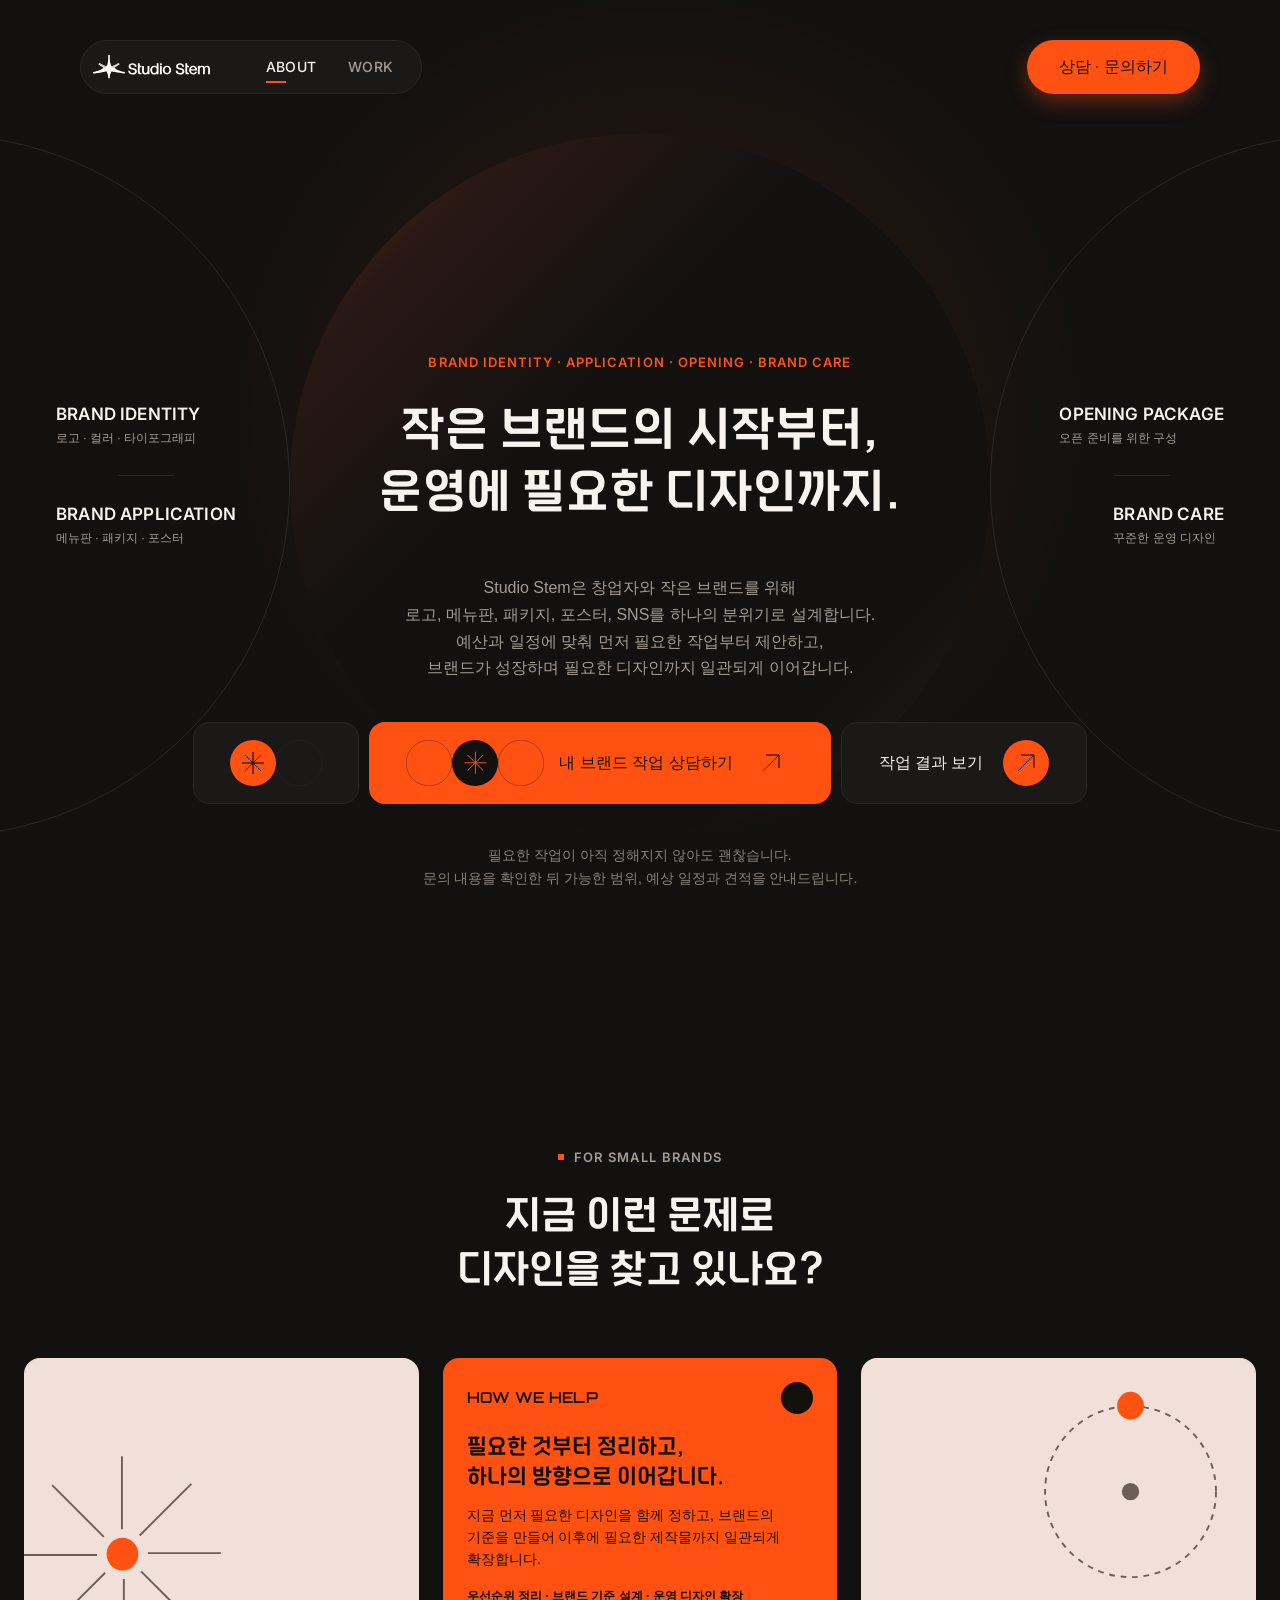
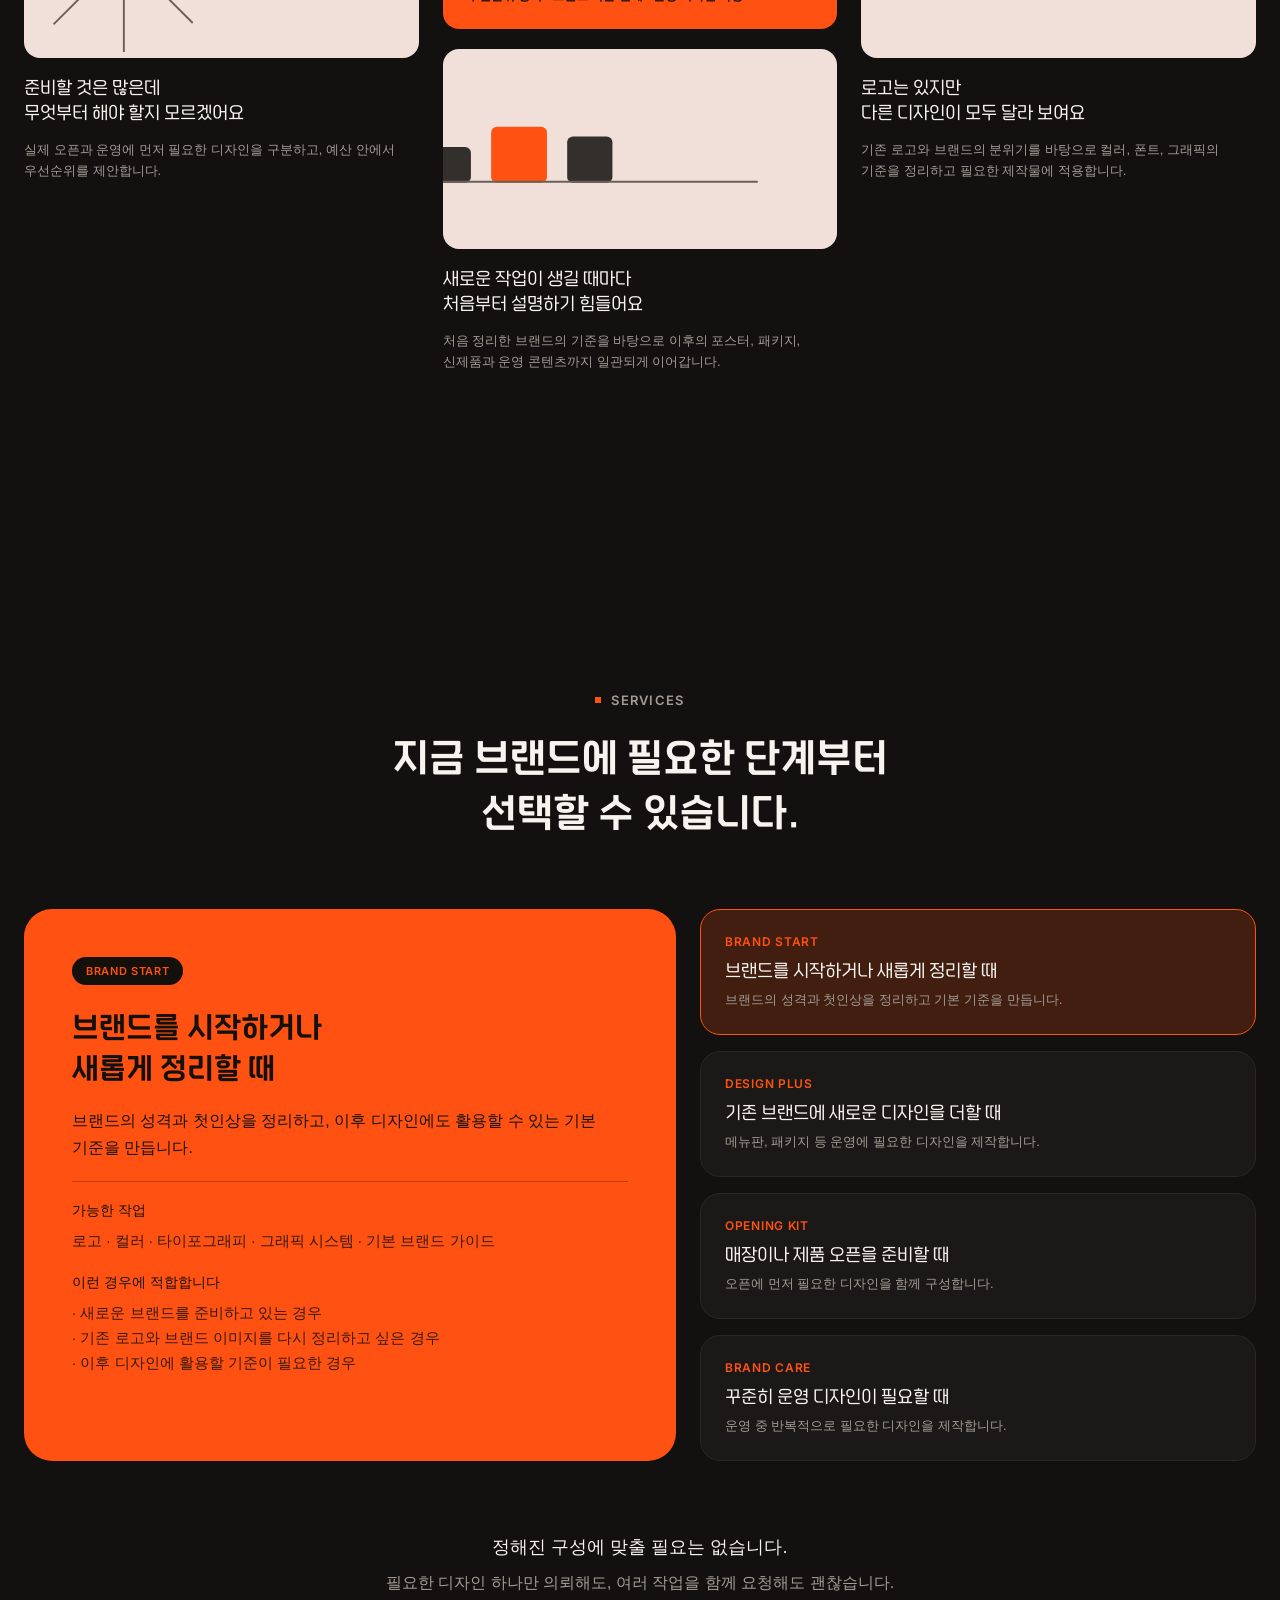
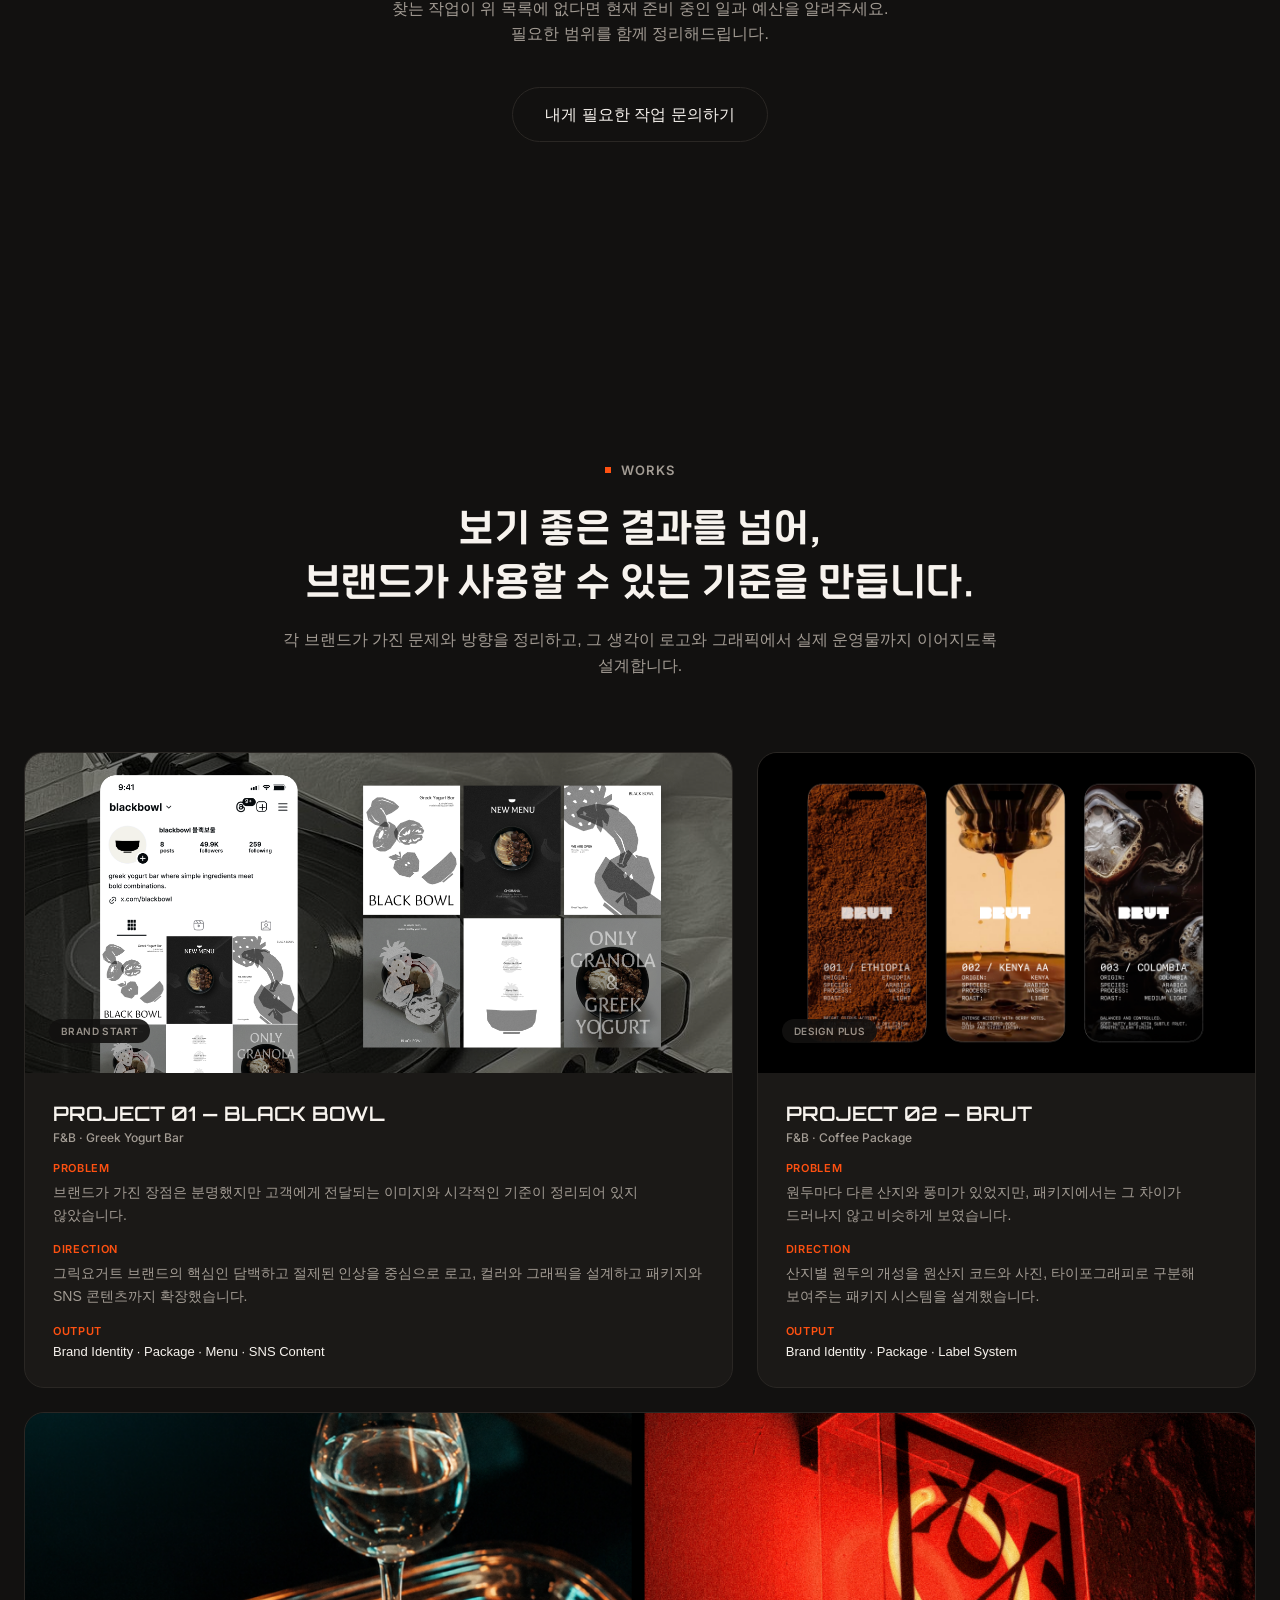
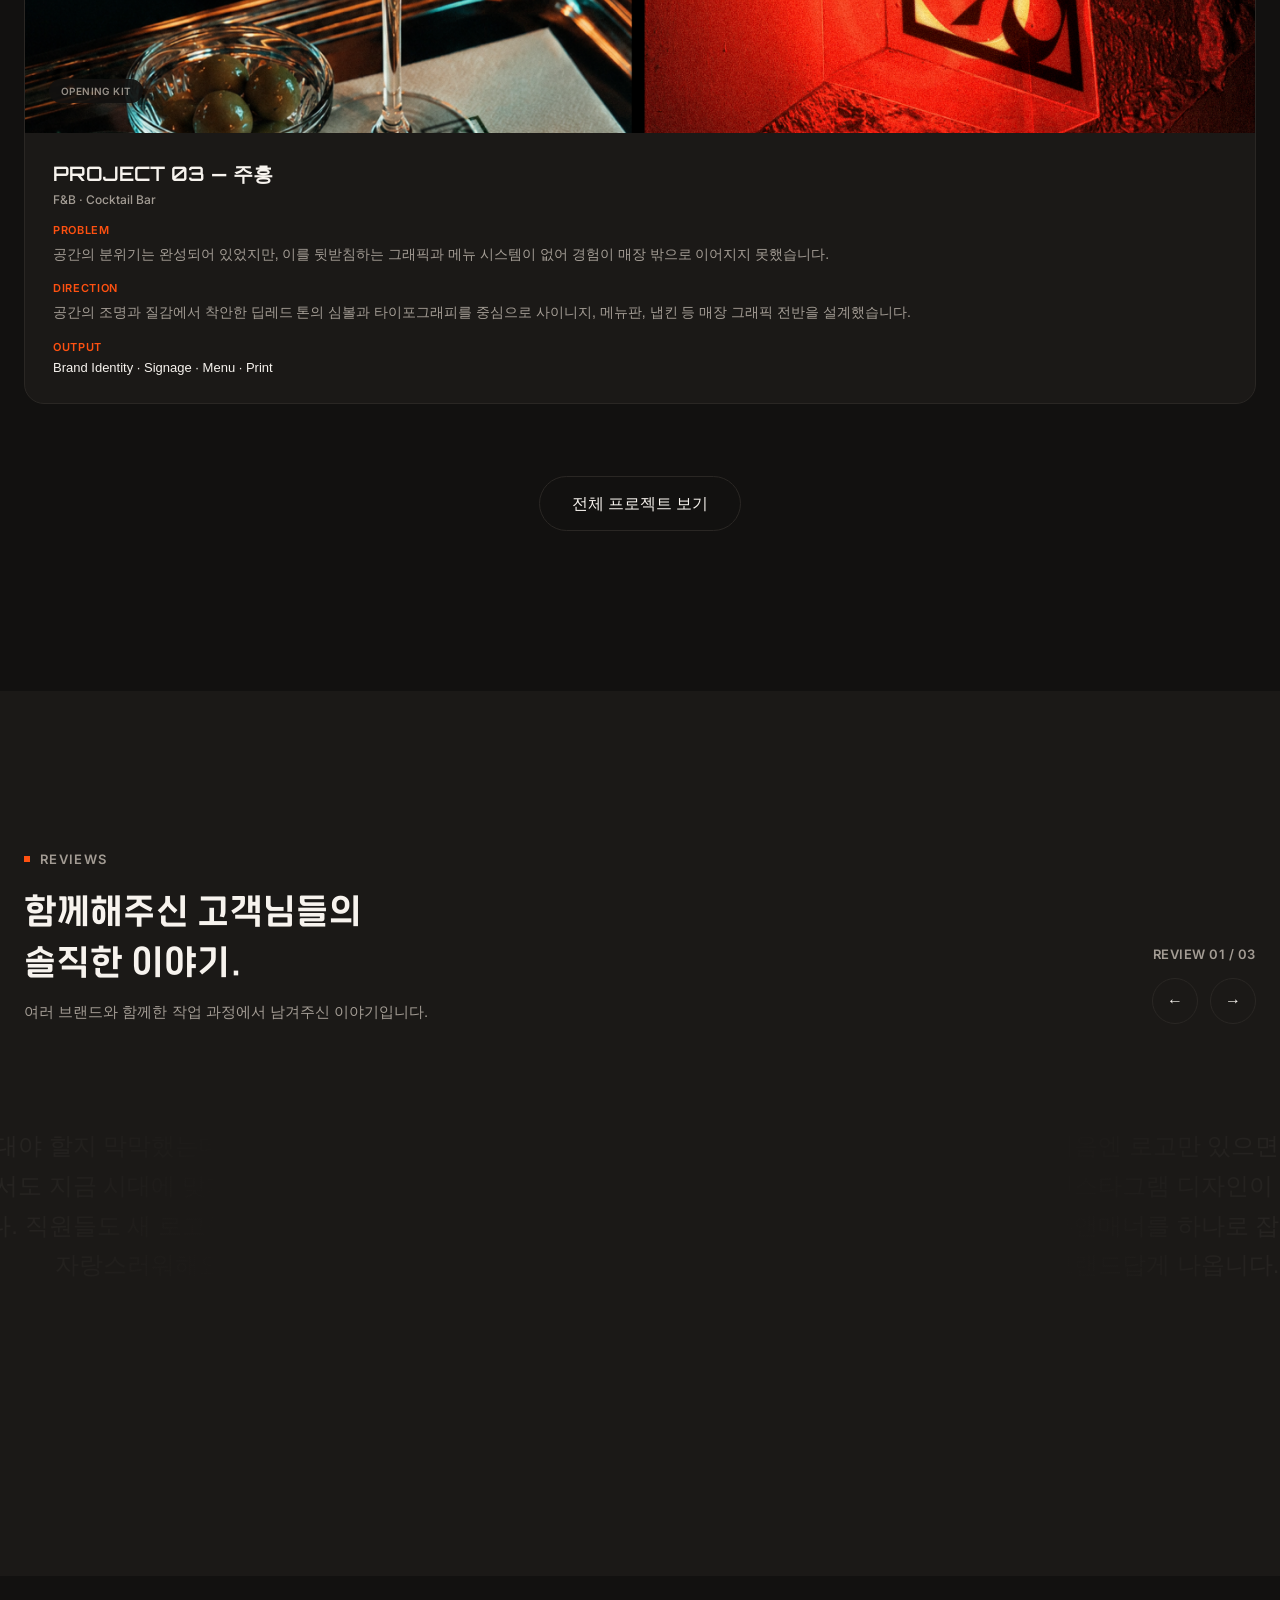
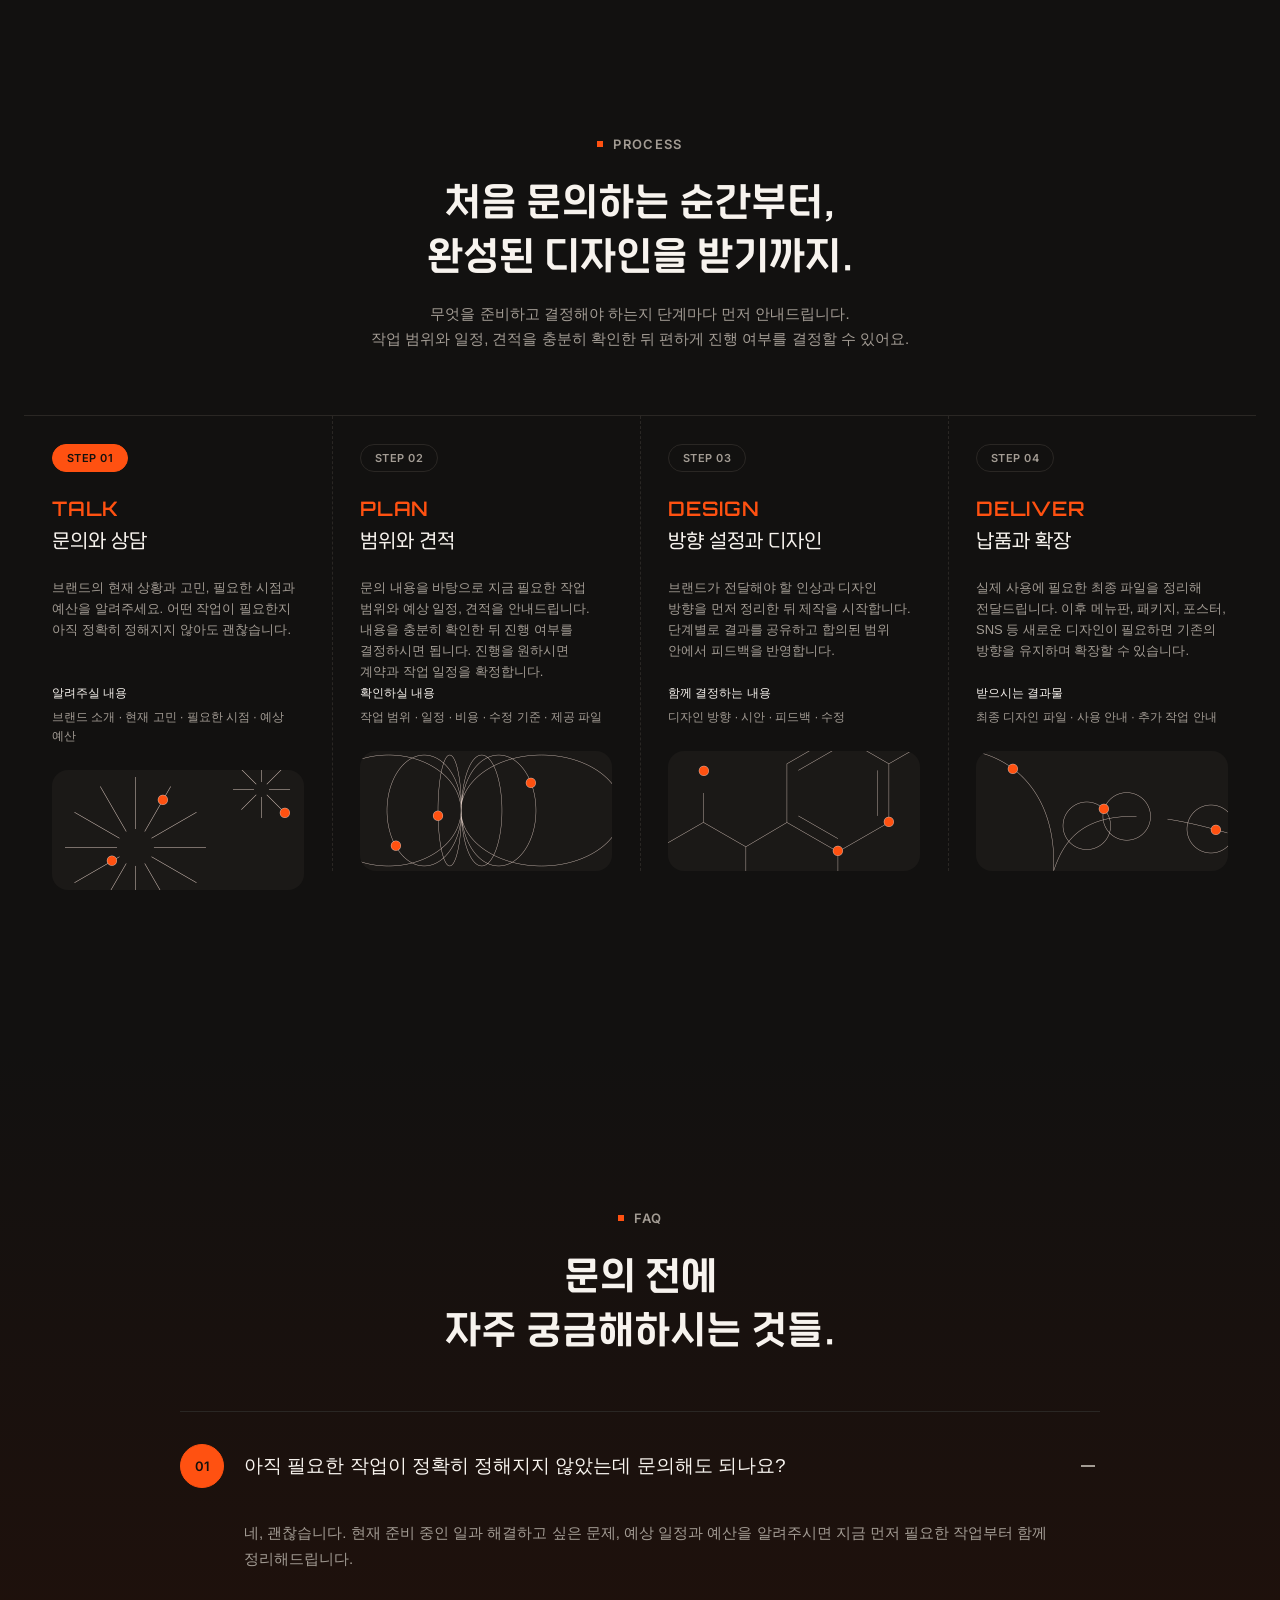
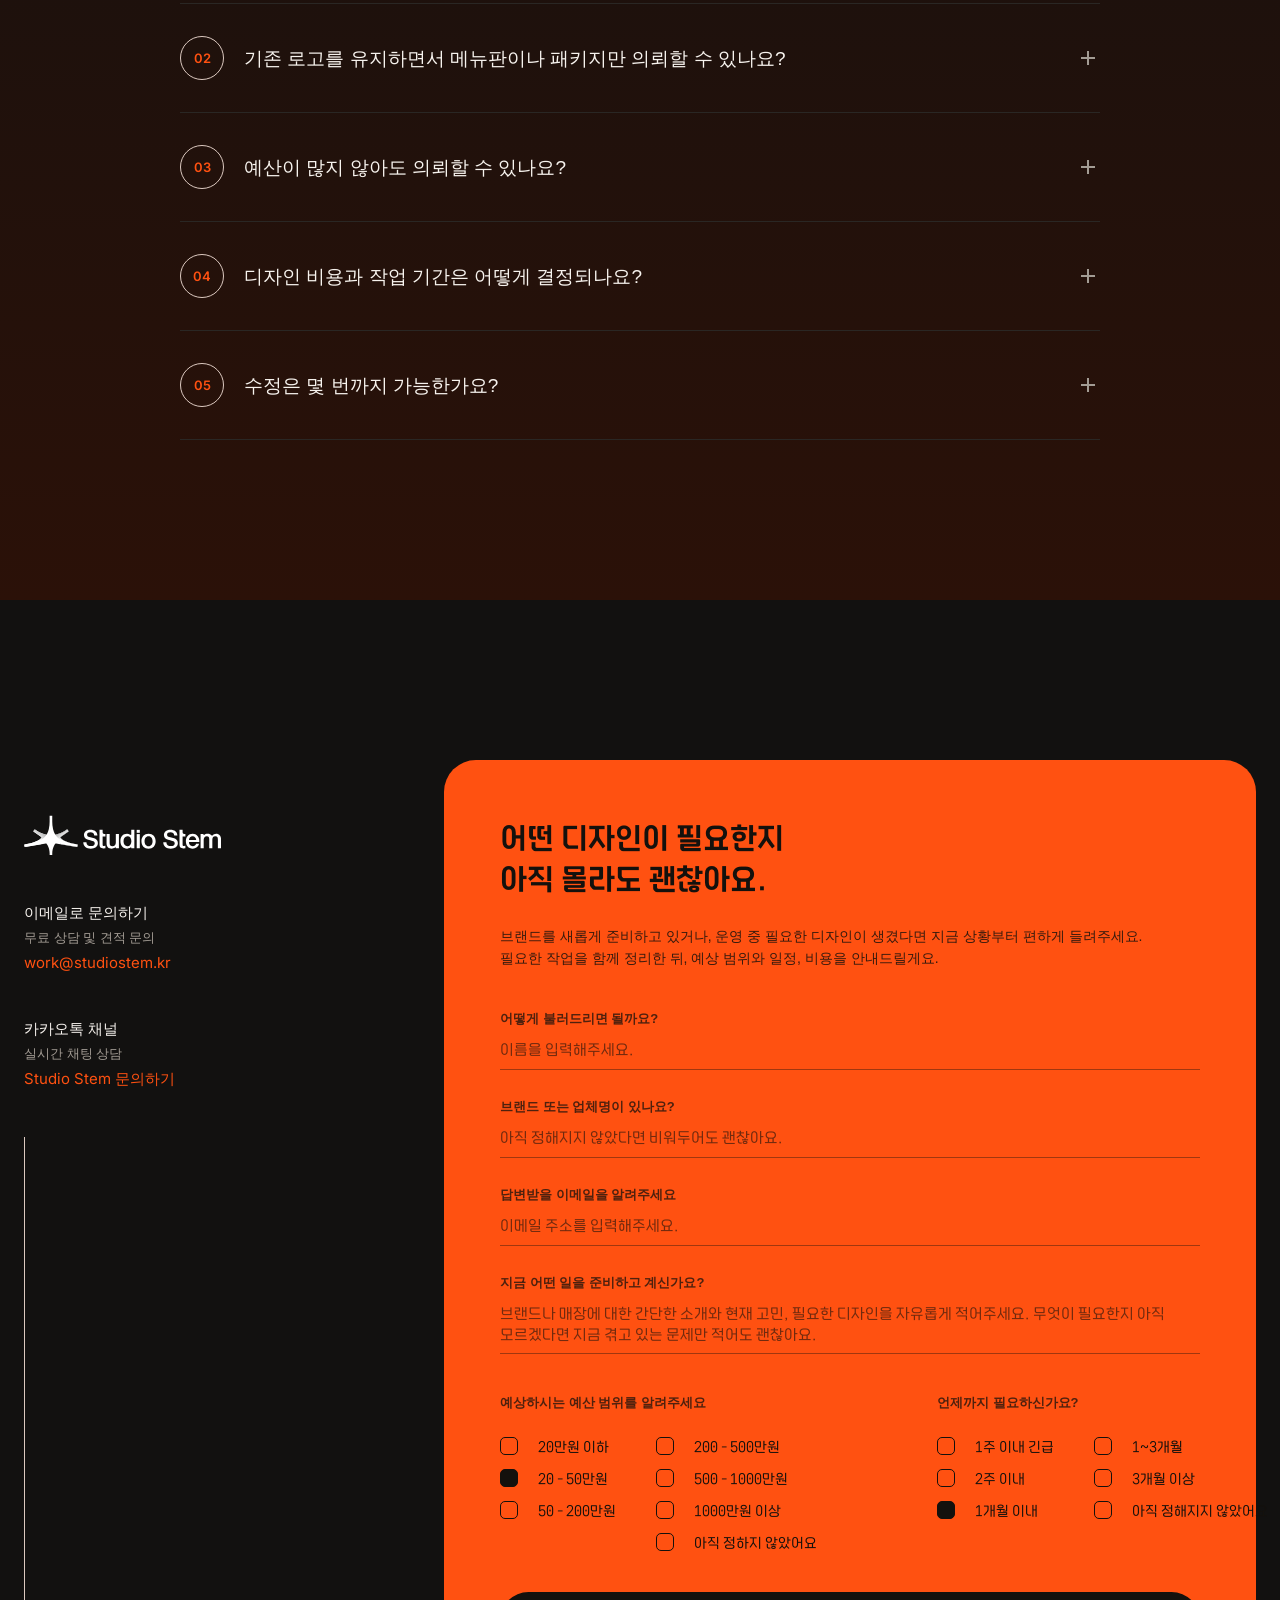
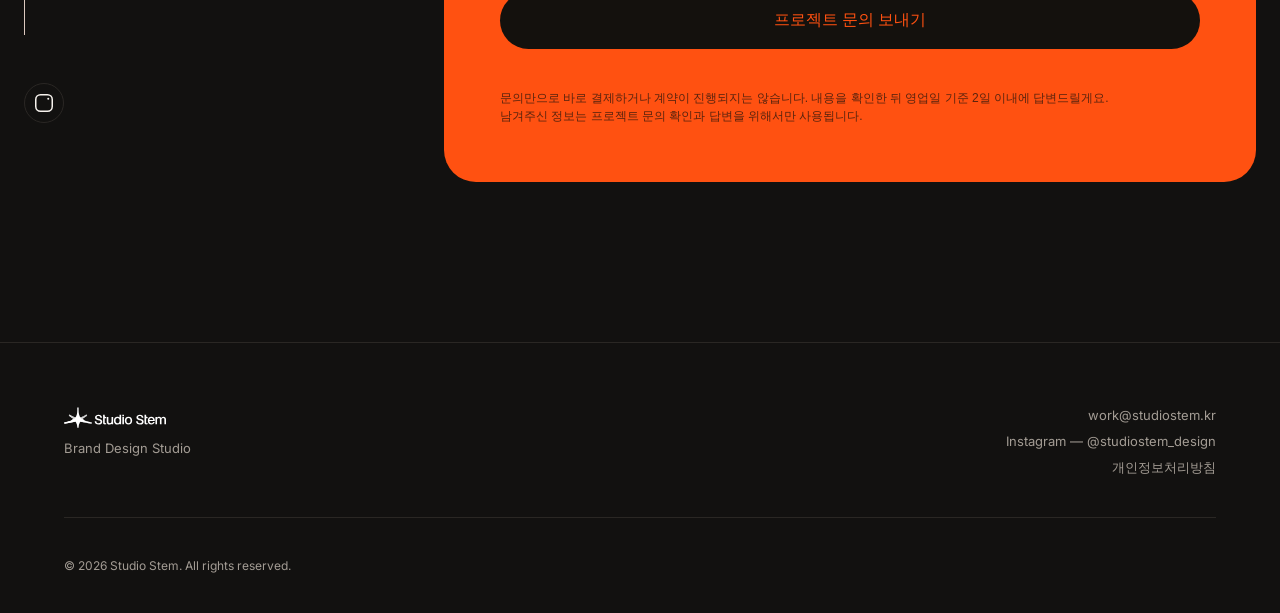
==== index.html @ 9c19cf1a "Add Naver Search Advisor site verification tag" ====
<!doctype html>
<html lang="ko">
<head>
<meta charset="UTF-8" />
<meta name="viewport" content="width=device-width, initial-scale=1" />
<title>스튜디오 스템 Studio Stem | 작은 브랜드 디자인 외주, 브랜드 디자인 스튜디오</title>
<meta name="description" content="스튜디오 스템(Studio Stem)은 창업자와 작은 브랜드를 위한 디자인 외주·브랜드 디자인 스튜디오입니다. 로고, 메뉴판, 패키지, 포스터, SNS 디자인을 하나의 분위기로 설계합니다." />
<meta name="theme-color" content="#ff5111" />
<link rel="icon" href="assets/favicon.svg" type="image/svg+xml" />
<link rel="canonical" href="https://studiostem.kr/" />
<meta name="naver-site-verification" content="78db0dd94159e004b03e94b76672fc145c2f5153" />

<link rel="preconnect" href="https://fonts.googleapis.com" />
<link rel="preconnect" href="https://fonts.gstatic.com" crossorigin />
<link href="https://fonts.googleapis.com/css2?family=Inter:wght@400;500;600;700&family=Orbitron:wght@500;600;700;800&display=swap" rel="stylesheet" />

<meta property="og:type" content="website" />
<meta property="og:url" content="https://studiostem.kr/" />
<meta property="og:title" content="스튜디오 스템 Studio Stem | Brand Design Studio" />
<meta property="og:description" content="작은 브랜드의 시작부터, 운영에 필요한 디자인까지." />
<meta property="og:locale" content="ko_KR" />

<script type="application/ld+json">
{
  "@context": "https://schema.org",
  "@type": "ProfessionalService",
  "name": "Studio Stem",
  "alternateName": "스튜디오 스템",
  "url": "https://studiostem.kr/",
  "logo": "https://studiostem.kr/assets/logo-full.svg",
  "description": "창업자와 작은 브랜드를 위한 디자인 외주·브랜드 디자인 스튜디오. 로고, 메뉴판, 패키지, 포스터, SNS 콘텐츠 디자인.",
  "areaServed": "KR",
  "email": "work@studiostem.kr",
  "sameAs": ["https://instagram.com/studiostem_design"]
}
</script>

<link rel="stylesheet" href="css/tokens.css?v=40" />
<link rel="stylesheet" href="css/base.css?v=40" />
<link rel="stylesheet" href="css/components.css?v=40" />
<link rel="stylesheet" href="css/sections.css?v=40" />

<!-- Google Analytics 4 (Measurement ID: G-VQX98XLZDG) -->
<script async src="https://www.googletagmanager.com/gtag/js?id=G-VQX98XLZDG"></script>
<script>
  window.dataLayer = window.dataLayer || [];
  function gtag(){ dataLayer.push(arguments); }
  gtag("js", new Date());
  gtag("config", "G-VQX98XLZDG");
</script>

<!-- Microsoft Clarity (Project ID: y8g7mvvsde) -->
<script>
  (function(c,l,a,r,i,t,y){
    c[a]=c[a]||function(){(c[a].q=c[a].q||[]).push(arguments)};
    t=l.createElement(r);t.async=1;t.src="https://www.clarity.ms/tag/"+i;
    y=l.getElementsByTagName(r)[0];y.parentNode.insertBefore(t,y);
  })(window, document, "clarity", "script", "y8g7mvvsde");
</script>
</head>
<body>
<a href="#main" class="skip-link">본문으로 건너뛰기</a>

<header class="nav" id="siteNav">
  <div class="nav__inner">
    <div class="nav__pill">
      <a href="#top" class="nav__logo-lockup" aria-label="Studio Stem 홈으로 이동">
        <span class="nav__logo-box">
          <img src="assets/logo-full.svg" alt="Studio Stem" />
        </span>
      </a>
      <nav class="nav__items" aria-label="주요 메뉴">
        <a href="#top" class="nav__item" aria-current="page">
          <span class="nav__item-spacer" aria-hidden="true"></span>
          <span class="nav__item-label">ABOUT</span>
          <span class="nav__item-underline" aria-hidden="true"></span>
        </a>
        <a href="/work.html" class="nav__item">
          <span class="nav__item-spacer" aria-hidden="true"></span>
          <span class="nav__item-label">WORK</span>
        </a>
      </nav>
    </div>

    <a href="#contact" class="btn btn--primary nav__cta">상담 · 문의하기</a>

    <div class="nav__mobile-actions">
      <a href="#contact" class="nav__mobile-cta">상담하기</a>
      <button type="button" class="nav__hamburger" id="navHamburger" aria-label="메뉴 열기" aria-expanded="false" aria-controls="navMobileMenu">
        <span></span><span></span><span></span>
      </button>
    </div>
  </div>
</header>

<div class="nav-menu" id="navMobileMenu">
  <div class="nav-menu__top">
    <span class="nav__logo-box">
      <img src="assets/logo-full.svg" alt="Studio Stem" />
    </span>
    <button type="button" class="nav-menu__close" id="navMenuClose" aria-label="메뉴 닫기">✕</button>
  </div>
  <nav class="nav-menu__items" aria-label="모바일 메뉴">
    <a href="#top" class="nav-menu__item nav-menu__item--active">ABOUT</a>
    <a href="/work.html" class="nav-menu__item">WORK</a>
  </nav>
  <a href="#contact" class="btn btn--primary nav-menu__cta">내 브랜드 작업 상담하기</a>
</div>

<main id="main">
  <section class="hero" id="top">
    <div class="hero__glow" aria-hidden="true"></div>
    <div class="hero__ring hero__ring--left" aria-hidden="true"></div>
    <div class="hero__ring hero__ring--right" aria-hidden="true"></div>
    <div class="hero__sphere" aria-hidden="true"></div>

    <div class="hero__side-col hero__side-col--left">
      <div>
        <p class="hero__stat-title">BRAND IDENTITY</p>
        <p class="hero__stat-caption">로고 · 컬러 · 타이포그래피</p>
      </div>
      <hr class="hero__stat-divider" />
      <div>
        <p class="hero__stat-title">BRAND APPLICATION</p>
        <p class="hero__stat-caption">메뉴판 · 패키지 · 포스터</p>
      </div>
    </div>

    <div class="hero__side-col hero__side-col--right">
      <div>
        <p class="hero__stat-title">OPENING PACKAGE</p>
        <p class="hero__stat-caption">오픈 준비를 위한 구성</p>
      </div>
      <hr class="hero__stat-divider" />
      <div>
        <p class="hero__stat-title">BRAND CARE</p>
        <p class="hero__stat-caption">꾸준한 운영 디자인</p>
      </div>
    </div>

    <div class="hero__content">
      <div class="hero__eyebrow-group">
        <p class="hero__tagline">BRAND IDENTITY · APPLICATION · OPENING · BRAND CARE</p>
        <h1 class="hero__title">작은 브랜드의 시작부터, <br class="br-desktop" />운영에 필요한 디자인까지.</h1>
      </div>
      <p class="hero__desc">
        Studio Stem은 창업자와 작은 브랜드를 위해<br />
        로고, 메뉴판, 패키지, 포스터, SNS를 하나의 분위기로 설계합니다.<br />
        예산과 일정에 맞춰 먼저 필요한 작업부터 제안하고,<br />
        브랜드가 성장하며 필요한 디자인까지 일관되게 이어갑니다.
      </p>
    </div>

    <div class="hero__cta-row">
      <div class="hero__cta-pill hero__cta-pill--decorative" aria-hidden="true">
        <img src="assets/hero-icon-circles-dark.svg" class="hero__icon-circles-img" alt="" />
      </div>

      <a href="#contact" class="hero__cta-pill hero__cta-pill--primary">
        <img src="assets/hero-icon-circles-accent.svg" class="hero__icon-circles-img hero__icon-circles-img--full" alt="" />
        <img src="assets/icon-circle-compact.svg" class="hero__icon-circles-img hero__icon-circles-img--compact" alt="" />
        <span class="hero__cta-pill-text">내 브랜드 작업 상담하기</span>
        <img src="assets/icon-arrow.svg" class="hero__arrow-icon" alt="" aria-hidden="true" />
      </a>

      <a href="/work.html" class="hero__cta-pill hero__cta-pill--secondary">
        <span class="hero__cta-pill-text">작업 결과 보기</span>
        <img src="assets/icon-arrow.svg" class="hero__arrow-icon" alt="" aria-hidden="true" />
      </a>
    </div>

    <p class="hero__helper">
      필요한 작업이 아직 정해지지 않아도 괜찮습니다.<br />
      문의 내용을 확인한 뒤 가능한 범위, 예상 일정과 견적을 안내드립니다.
    </p>
  </section>
  <section class="problem">
    <div class="problem__inner">
      <div class="section-heading">
        <p class="section-label">FOR SMALL BRANDS</p>
        <h2 class="section-heading__title">지금 이런 문제로 <br class="br-desktop" />디자인을 찾고 있나요?</h2>
      </div>

      <div class="problem__rows">
        <div class="problem__col">
          <div class="problem__icon-area" aria-hidden="true">
            <svg viewBox="0 0 411 300" width="100%" height="100%">
              <g stroke="#6b5f58" stroke-width="2">
                <line x1="129" y1="197" x2="205" y2="197" />
                <line x1="121.911" y1="215.997" x2="175.686" y2="269.771" />
                <line x1="104" y1="224" x2="104" y2="300" />
                <line x1="84.503" y1="217.411" x2="30.7287" y2="271.186" />
                <line x1="76" y1="199" x2="0" y2="199" />
                <line x1="83.0888" y1="180.003" x2="29.3145" y2="126.229" />
                <line x1="102" y1="172" x2="102" y2="96" />
                <line x1="120.497" y1="178.589" x2="174.271" y2="124.814" />
              </g>
              <ellipse cx="102.5" cy="198" rx="16.5" ry="17" fill="#ff5111" />
            </svg>
          </div>
          <p class="problem__title">준비할 것은 많은데 <br class="br-lg" />무엇부터 해야 할지 모르겠어요</p>
          <p class="problem__desc">실제 오픈과 운영에 먼저 필요한 디자인을 구분하고, 예산 안에서 우선순위를 제안합니다.</p>
        </div>

        <div class="problem__col problem__col--stacked">
          <div class="problem__answer-banner">
            <div class="problem__answer-top">
              <span class="problem__answer-label">HOW WE HELP</span>
              <span class="problem__answer-dot" aria-hidden="true"></span>
            </div>
            <h3 class="problem__answer-title">필요한 것부터 정리하고, <br />하나의 방향으로 이어갑니다.</h3>
            <p class="problem__answer-body">지금 먼저 필요한 디자인을 함께 정하고, 브랜드의 기준을 만들어 이후에 필요한 제작물까지 일관되게 확장합니다.</p>
            <p class="problem__answer-tags">우선순위 정리 · 브랜드 기준 설계 · 운영 디자인 확장</p>
          </div>
          <div class="problem__col" style="gap:16px;">
            <div class="problem__icon-area problem__icon-area--sm" aria-hidden="true">
              <svg viewBox="0 0 410 156" width="100%" height="100%">
                <rect x="-7" y="76" width="36" height="37" rx="6" fill="#121110" opacity="0.85" />
                <rect x="50" y="55" width="58" height="58" rx="6" fill="#ff5111" />
                <rect x="129" y="65" width="47" height="48" rx="6" fill="#121110" opacity="0.85" />
                <line x1="-7" y1="112" x2="327" y2="112" stroke="#6b5f58" stroke-width="2" />
              </svg>
            </div>
            <p class="problem__title">새로운 작업이 생길 때마다 <br class="br-lg" />처음부터 설명하기 힘들어요</p>
            <p class="problem__desc">처음 정리한 브랜드의 기준을 바탕으로 이후의 포스터, 패키지, 신제품과 운영 콘텐츠까지 일관되게 이어갑니다.</p>
          </div>
        </div>

        <div class="problem__col">
          <div class="problem__icon-area" aria-hidden="true">
            <svg viewBox="0 0 411 300" width="100%" height="100%">
              <circle cx="280.667" cy="133" r="89" fill="none" stroke="#6b5f58" stroke-width="2" stroke-dasharray="6 6" />
              <ellipse cx="280.667" cy="43.5" rx="14" ry="14.5" fill="#ff5111" />
              <circle cx="280.667" cy="133" r="9" fill="#6b5f58" />
            </svg>
          </div>
          <p class="problem__title">로고는 있지만 <br class="br-lg" />다른 디자인이 모두 달라 보여요</p>
          <p class="problem__desc">기존 로고와 브랜드의 분위기를 바탕으로 컬러, 폰트, 그래픽의 기준을 정리하고 필요한 제작물에 적용합니다.</p>
        </div>
      </div>
    </div>
  </section>

  <section class="services" id="services">
    <div class="services__inner">
      <div class="section-heading">
        <p class="section-label">SERVICES</p>
        <h2 class="section-heading__title">지금 브랜드에 필요한 단계부터 <br class="br-desktop" />선택할 수 있습니다.</h2>
      </div>

      <div class="services__row">
        <div class="services__panel" id="servicePanel">
          <span class="services__panel-tag" id="panelTag">BRAND START</span>
          <h3 class="services__panel-title" id="panelTitle">브랜드를 시작하거나<br />새롭게 정리할 때</h3>
          <p class="services__panel-desc" id="panelDesc">브랜드의 성격과 첫인상을 정리하고, 이후 디자인에도 활용할 수 있는 기본 기준을 만듭니다.</p>
          <hr class="services__panel-divider" />
          <div>
            <p class="services__panel-block-label">가능한 작업</p>
            <p class="services__panel-block-body" id="panelWork">로고 · 컬러 · 타이포그래피 · 그래픽 시스템 · 기본 브랜드 가이드</p>
          </div>
          <div>
            <p class="services__panel-block-label">이런 경우에 적합합니다</p>
            <p class="services__panel-block-body" id="panelFits">· 새로운 브랜드를 준비하고 있는 경우
· 기존 로고와 브랜드 이미지를 다시 정리하고 싶은 경우
· 이후 디자인에 활용할 기준이 필요한 경우</p>
          </div>
        </div>

        <div class="services__tabs" id="serviceTabs">
          <button type="button" class="services__tab" aria-pressed="true"
            data-tag="BRAND START"
            data-title="브랜드를 시작하거나<br />새롭게 정리할 때"
            data-desc="브랜드의 성격과 첫인상을 정리하고, 이후 디자인에도 활용할 수 있는 기본 기준을 만듭니다."
            data-work-label="가능한 작업"
            data-work="로고 · 컬러 · 타이포그래피 · 그래픽 시스템 · 기본 브랜드 가이드"
            data-fits="· 새로운 브랜드를 준비하고 있는 경우
· 기존 로고와 브랜드 이미지를 다시 정리하고 싶은 경우
· 이후 디자인에 활용할 기준이 필요한 경우">
            <span class="services__tab-tag">BRAND START</span>
            <span class="services__tab-title">브랜드를 시작하거나 새롭게 정리할 때</span>
            <span class="services__tab-desc">브랜드의 성격과 첫인상을 정리하고 기본 기준을 만듭니다.</span>
          </button>

          <button type="button" class="services__tab" aria-pressed="false"
            data-tag="DESIGN PLUS"
            data-title="기존 브랜드에<br />새로운 디자인을 더할 때"
            data-desc="기존 로고와 브랜드의 분위기를 바탕으로 실제 운영에 필요한 디자인을 제작합니다."
            data-work-label="가능한 작업"
            data-work="메뉴판 · 패키지 · 포스터 · 배너 · 인쇄물 · 상세페이지 · SNS"
            data-fits="· 로고는 있지만 추가 제작물이 필요한 경우
· 제작물마다 디자인이 달라 통일하고 싶은 경우
· 기존 브랜드의 분위기를 유지하고 싶은 경우">
            <span class="services__tab-tag">DESIGN PLUS</span>
            <span class="services__tab-title">기존 브랜드에 새로운 디자인을 더할 때</span>
            <span class="services__tab-desc">메뉴판, 패키지 등 운영에 필요한 디자인을 제작합니다.</span>
          </button>

          <button type="button" class="services__tab" aria-pressed="false"
            data-tag="OPENING KIT"
            data-title="매장이나 제품<br />오픈을 준비할 때"
            data-desc="업종과 예산, 실제 사용 시점에 맞춰 오픈에 먼저 필요한 디자인을 함께 구성합니다."
            data-work-label="가능한 작업"
            data-work="로고 · 메뉴판 · 패키지 · 포스터 · 오픈 콘텐츠"
            data-fits="· 카페, 식당, 디저트숍을 준비하는 경우
· 새로운 제품이나 서비스를 출시하는 경우
· 한정된 예산 안에서 필요한 작업을 정리하고 싶은 경우">
            <span class="services__tab-tag">OPENING KIT</span>
            <span class="services__tab-title">매장이나 제품 오픈을 준비할 때</span>
            <span class="services__tab-desc">오픈에 먼저 필요한 디자인을 함께 구성합니다.</span>
          </button>

          <button type="button" class="services__tab" aria-pressed="false"
            data-tag="BRAND CARE"
            data-title="꾸준히 운영 디자인이<br />필요할 때"
            data-desc="기존의 브랜드 기준을 유지하면서 운영 중 반복적으로 필요한 디자인을 제작합니다."
            data-work-label="가능한 작업"
            data-work="시즌 메뉴 · 프로모션 · 신제품 · 포스터 · 배너 · SNS 콘텐츠"
            data-fits="· 정기적으로 새로운 디자인이 필요한 경우
· 브랜드의 통일성을 계속 유지하고 싶은 경우
· 새로운 작업자를 매번 찾고 싶지 않은 경우">
            <span class="services__tab-tag">BRAND CARE</span>
            <span class="services__tab-title">꾸준히 운영 디자인이 필요할 때</span>
            <span class="services__tab-desc">운영 중 반복적으로 필요한 디자인을 제작합니다.</span>
          </button>
        </div>
      </div>

      <div class="services__footer">
        <div>
          <p class="services__footer-lead">정해진 구성에 맞출 필요는 없습니다.</p>
          <p class="services__footer-sub">필요한 디자인 하나만 의뢰해도, 여러 작업을 함께 요청해도 괜찮습니다.<br />찾는 작업이 위 목록에 없다면 현재 준비 중인 일과 예산을 알려주세요.<br />필요한 범위를 함께 정리해드립니다.</p>
        </div>
        <a href="#contact" class="btn btn--secondary">내게 필요한 작업 문의하기</a>
      </div>
    </div>
  </section>

  <section class="work" id="work">
    <div class="work__inner">
      <div class="section-heading">
        <p class="section-label">WORKS</p>
        <h2 class="section-heading__title">보기 좋은 결과를 넘어, <br class="br-desktop" />브랜드가 사용할 수 있는 기준을 만듭니다.</h2>
        <p class="section-heading__desc2">각 브랜드가 가진 문제와 방향을 정리하고, 그 생각이 로고와 그래픽에서 실제 운영물까지 이어지도록 설계합니다.</p>
      </div>

      <div class="work__grid">
        <div class="work__row">
          <a href="/work.html#black-bowl" class="project-card" style="flex-basis: 57%;">
            <div class="project-card__media">
              <img src="assets/work/black-bowl.png" alt="BLACK BOWL 브랜드 실제 적용 이미지" loading="lazy" />
              <span class="project-card__badge">BRAND START</span>
            </div>
            <div class="project-card__info">
              <div>
                <p class="project-card__name">PROJECT 01 — BLACK BOWL</p>
                <p class="project-card__type">F&amp;B · Greek Yogurt Bar</p>
              </div>
              <div>
                <p class="project-card__block-label">PROBLEM</p>
                <p class="project-card__block-body">브랜드가 가진 장점은 분명했지만 고객에게 전달되는 이미지와 시각적인 기준이 정리되어 있지 않았습니다.</p>
              </div>
              <div>
                <p class="project-card__block-label">DIRECTION</p>
                <p class="project-card__block-body">그릭요거트 브랜드의 핵심인 담백하고 절제된 인상을 중심으로 로고, 컬러와 그래픽을 설계하고 패키지와 SNS 콘텐츠까지 확장했습니다.</p>
              </div>
              <div>
                <p class="project-card__block-label">OUTPUT</p>
                <p class="project-card__output">Brand Identity · Package · Menu · SNS Content</p>
              </div>
            </div>
          </a>

          <a href="/work.html#brut" class="project-card" style="flex-basis: 40%;">
            <div class="project-card__media">
              <img src="assets/work/brut.png" alt="BRUT 브랜드 실제 적용 이미지" loading="lazy" />
              <span class="project-card__badge">DESIGN PLUS</span>
            </div>
            <div class="project-card__info">
              <div>
                <p class="project-card__name">PROJECT 02 — BRUT</p>
                <p class="project-card__type">F&amp;B · Coffee Package</p>
              </div>
              <div>
                <p class="project-card__block-label">PROBLEM</p>
                <p class="project-card__block-body">원두마다 다른 산지와 풍미가 있었지만, 패키지에서는 그 차이가 드러나지 않고 비슷하게 보였습니다.</p>
              </div>
              <div>
                <p class="project-card__block-label">DIRECTION</p>
                <p class="project-card__block-body">산지별 원두의 개성을 원산지 코드와 사진, 타이포그래피로 구분해 보여주는 패키지 시스템을 설계했습니다.</p>
              </div>
              <div>
                <p class="project-card__block-label">OUTPUT</p>
                <p class="project-card__output">Brand Identity · Package · Label System</p>
              </div>
            </div>
          </a>
        </div>

        <div class="work__row">
          <a href="/work.html#juheung" class="project-card project-card--wide">
            <div class="project-card__media">
              <img src="assets/work/juheung.png" alt="주흥 브랜드 실제 적용 이미지" loading="lazy" />
              <span class="project-card__badge">OPENING KIT</span>
            </div>
            <div class="project-card__info">
              <div>
                <p class="project-card__name">PROJECT 03 — 주흥</p>
                <p class="project-card__type">F&amp;B · Cocktail Bar</p>
              </div>
              <div>
                <p class="project-card__block-label">PROBLEM</p>
                <p class="project-card__block-body">공간의 분위기는 완성되어 있었지만, 이를 뒷받침하는 그래픽과 메뉴 시스템이 없어 경험이 매장 밖으로 이어지지 못했습니다.</p>
              </div>
              <div>
                <p class="project-card__block-label">DIRECTION</p>
                <p class="project-card__block-body">공간의 조명과 질감에서 착안한 딥레드 톤의 심볼과 타이포그래피를 중심으로 사이니지, 메뉴판, 냅킨 등 매장 그래픽 전반을 설계했습니다.</p>
              </div>
              <div>
                <p class="project-card__block-label">OUTPUT</p>
                <p class="project-card__output">Brand Identity · Signage · Menu · Print</p>
              </div>
            </div>
          </a>
        </div>
      </div>

      <a href="/work.html" class="btn btn--secondary">전체 프로젝트 보기</a>
    </div>
  </section>

  <section class="reviews" id="reviews">
    <div class="reviews__inner">
      <div class="reviews__heading">
        <span class="section-label">REVIEWS</span>
        <h2 class="reviews__title">함께해주신 고객님들의<br />솔직한 이야기.</h2>
        <p class="reviews__desc">여러 브랜드와 함께한 작업 과정에서 남겨주신 이야기입니다.</p>
      </div>
      <div class="reviews__controls">
        <p class="reviews__counter" id="reviewCounter">REVIEW 01 / 03</p>
        <div class="reviews__arrows">
          <button type="button" class="icon-btn icon-btn--outline" id="reviewPrev" aria-label="이전 후기">←</button>
          <button type="button" class="icon-btn icon-btn--outline" id="reviewNext" aria-label="다음 후기">→</button>
        </div>
      </div>

      <div class="reviews__stage">
        <p class="reviews__ghost reviews__ghost--left" id="reviewGhostLeft" aria-hidden="true"></p>
        <p class="reviews__ghost reviews__ghost--right" id="reviewGhostRight" aria-hidden="true"></p>
        <div class="reviews__card">
          <span class="tag reviews__tag" id="reviewTag">Branding</span>
          <p class="reviews__quote" id="reviewQuote"></p>
          <div class="reviews__attribution">
            <span class="reviews__avatar">
              <img src="assets/logo-mark-white.svg" alt="" />
            </span>
            <p class="reviews__source" id="reviewSource"></p>
          </div>
        </div>
      </div>
    </div>
  </section>

  <section class="process" id="process">
    <div class="process__inner">
      <div class="section-heading process__heading">
        <span class="section-label">PROCESS</span>
        <h2 class="section-heading__title">처음 문의하는 순간부터, <br class="br-desktop" />완성된 디자인을 받기까지.</h2>
        <p class="section-heading__desc">무엇을 준비하고 결정해야 하는지 단계마다 먼저 안내드립니다.<br />작업 범위와 일정, 견적을 충분히 확인한 뒤 편하게 진행 여부를 결정할 수 있어요.</p>
      </div>

      <div class="process__track">
        <div class="process__step">
          <span class="process__badge process__badge--active">STEP 01</span>
          <div class="process__step-label">
            <p class="process__step-en">TALK</p>
            <p class="process__step-kr">문의와 상담</p>
          </div>
          <p class="process__step-desc">브랜드의 현재 상황과 고민, 필요한 시점과 예산을 알려주세요. 어떤 작업이 필요한지 아직 정확히 정해지지 않아도 괜찮습니다.</p>
          <div class="process__info">
            <p class="process__info-label">알려주실 내용</p>
            <p class="process__info-body">브랜드 소개 · 현재 고민 · 필요한 시점 · 예상 예산</p>
          </div>
          <div class="process__illustration"><img src="assets/process-step1.png?v=2" alt="" loading="lazy" /></div>
        </div>

        <div class="process__step">
          <span class="process__badge">STEP 02</span>
          <div class="process__step-label">
            <p class="process__step-en">PLAN</p>
            <p class="process__step-kr">범위와 견적</p>
          </div>
          <p class="process__step-desc">문의 내용을 바탕으로 지금 필요한 작업 범위와 예상 일정, 견적을 안내드립니다. 내용을 충분히 확인한 뒤 진행 여부를 결정하시면 됩니다. 진행을 원하시면 계약과 작업 일정을 확정합니다.</p>
          <div class="process__info">
            <p class="process__info-label">확인하실 내용</p>
            <p class="process__info-body">작업 범위 · 일정 · 비용 · 수정 기준 · 제공 파일</p>
          </div>
          <div class="process__illustration"><img src="assets/process-step2.png?v=2" alt="" loading="lazy" /></div>
        </div>

        <div class="process__step">
          <span class="process__badge">STEP 03</span>
          <div class="process__step-label">
            <p class="process__step-en">DESIGN</p>
            <p class="process__step-kr">방향 설정과 디자인</p>
          </div>
          <p class="process__step-desc">브랜드가 전달해야 할 인상과 디자인 방향을 먼저 정리한 뒤 제작을 시작합니다. 단계별로 결과를 공유하고 합의된 범위 안에서 피드백을 반영합니다.</p>
          <div class="process__info">
            <p class="process__info-label">함께 결정하는 내용</p>
            <p class="process__info-body">디자인 방향 · 시안 · 피드백 · 수정</p>
          </div>
          <div class="process__illustration"><img src="assets/process-step3.png?v=2" alt="" loading="lazy" /></div>
        </div>

        <div class="process__step">
          <span class="process__badge">STEP 04</span>
          <div class="process__step-label">
            <p class="process__step-en">DELIVER</p>
            <p class="process__step-kr">납품과 확장</p>
          </div>
          <p class="process__step-desc">실제 사용에 필요한 최종 파일을 정리해 전달드립니다. 이후 메뉴판, 패키지, 포스터, SNS 등 새로운 디자인이 필요하면 기존의 방향을 유지하며 확장할 수 있습니다.</p>
          <div class="process__info">
            <p class="process__info-label">받으시는 결과물</p>
            <p class="process__info-body">최종 디자인 파일 · 사용 안내 · 추가 작업 안내</p>
          </div>
          <div class="process__illustration"><img src="assets/process-step4.png?v=2" alt="" loading="lazy" /></div>
        </div>
      </div>
    </div>
  </section>

  <section class="faq" id="faq">
    <div class="faq__inner">
      <div class="section-heading">
        <span class="section-label">FAQ</span>
        <h2 class="section-heading__title">문의 전에 <br class="br-desktop" />자주 궁금해하시는 것들.</h2>
      </div>

      <div class="faq__list">
        <div class="faq__item is-open">
          <button type="button" class="faq__question">
            <span class="faq__left">
              <span class="faq__badge">01</span>
              <span class="faq__question-text">아직 필요한 작업이 정확히 정해지지 않았는데 문의해도 되나요?</span>
            </span>
            <span class="faq__toggle" aria-hidden="true"></span>
          </button>
          <div class="faq__answer">
            <p>네, 괜찮습니다. 현재 준비 중인 일과 해결하고 싶은 문제, 예상 일정과 예산을 알려주시면 지금 먼저 필요한 작업부터 함께 정리해드립니다.</p>
          </div>
        </div>

        <div class="faq__item">
          <button type="button" class="faq__question">
            <span class="faq__left">
              <span class="faq__badge">02</span>
              <span class="faq__question-text">기존 로고를 유지하면서 메뉴판이나 패키지만 의뢰할 수 있나요?</span>
            </span>
            <span class="faq__toggle" aria-hidden="true"></span>
          </button>
          <div class="faq__answer">
            <p>네, 가능합니다. 기존 로고와 브랜드 분위기를 먼저 파악한 뒤, 그 톤에 맞춰 메뉴판이나 패키지 등 필요한 작업만 진행해드립니다. 로고를 새로 만들 필요는 없습니다.</p>
          </div>
        </div>

        <div class="faq__item">
          <button type="button" class="faq__question">
            <span class="faq__left">
              <span class="faq__badge">03</span>
              <span class="faq__question-text">예산이 많지 않아도 의뢰할 수 있나요?</span>
            </span>
            <span class="faq__toggle" aria-hidden="true"></span>
          </button>
          <div class="faq__answer">
            <p>네, 문의 주시면 예산 범위 안에서 지금 가장 필요한 작업부터 제안해드립니다. 전체를 한 번에 진행하지 않아도, 우선순위를 나눠 단계적으로 진행할 수 있습니다.</p>
          </div>
        </div>

        <div class="faq__item">
          <button type="button" class="faq__question">
            <span class="faq__left">
              <span class="faq__badge">04</span>
              <span class="faq__question-text">디자인 비용과 작업 기간은 어떻게 결정되나요?</span>
            </span>
            <span class="faq__toggle" aria-hidden="true"></span>
          </button>
          <div class="faq__answer">
            <p>작업 범위와 결과물의 개수, 난이도에 따라 달라집니다. 문의 내용을 확인한 뒤 예상 비용과 일정을 먼저 안내드리고, 협의된 범위 안에서 진행합니다.</p>
          </div>
        </div>

        <div class="faq__item">
          <button type="button" class="faq__question">
            <span class="faq__left">
              <span class="faq__badge">05</span>
              <span class="faq__question-text">수정은 몇 번까지 가능한가요?</span>
            </span>
            <span class="faq__toggle" aria-hidden="true"></span>
          </button>
          <div class="faq__answer">
            <p>시안 단계에서 충분히 방향을 맞춘 뒤 진행하기 때문에, 일반적으로 1~2회의 수정으로 마무리됩니다. 정확한 수정 횟수는 계약 시 함께 안내드립니다.</p>
          </div>
        </div>
      </div>
    </div>
  </section>

  <section class="contact" id="contact">
    <div class="contact__inner">
      <div class="contact__channels">
        <span class="contact__logo-box">
          <img src="assets/logo-full.svg" alt="Studio Stem" />
        </span>

        <div class="contact__channel">
          <p class="contact__channel-title">이메일로 문의하기</p>
          <p class="contact__channel-desc">무료 상담 및 견적 문의</p>
          <a href="mailto:work@studiostem.kr" class="contact__channel-value">work@studiostem.kr</a>
        </div>

        <div class="contact__channel">
          <p class="contact__channel-title">카카오톡 채널</p>
          <p class="contact__channel-desc">실시간 채팅 상담</p>
          <a href="http://pf.kakao.com/_ecYSX" target="_blank" rel="noopener" class="contact__channel-value">Studio Stem 문의하기</a>
        </div>

        <div class="contact__divider" aria-hidden="true"></div>

        <a href="https://instagram.com/studiostem_design" target="_blank" rel="noopener" class="contact__social" aria-label="Instagram">
          <svg width="18" height="18" viewBox="0 0 18 18" fill="none">
            <rect x="0.75" y="0.75" width="16.5" height="16.5" rx="4.75" stroke="currentColor" stroke-width="1.5" />
            <circle cx="13.25" cy="4.75" r="1" fill="currentColor" />
          </svg>
        </a>
      </div>

      <form class="contact__form" id="contactForm">
        <input type="hidden" name="access_key" value="e687bb09-9722-43db-b44b-ee0b4190a617" />
        <input type="hidden" name="subject" value="Studio Stem 웹사이트 새 문의" />
        <input type="checkbox" name="botcheck" class="contact__botcheck" style="display:none" tabindex="-1" autocomplete="off" />

        <div class="contact__form-heading">
          <h2 class="contact__form-title">어떤 디자인이 필요한지 <br class="br-desktop" />아직 몰라도 괜찮아요.</h2>
          <p class="contact__form-desc">
            브랜드를 새롭게 준비하고 있거나, 운영 중 필요한 디자인이 생겼다면 지금 상황부터 편하게 들려주세요.<br />
            필요한 작업을 함께 정리한 뒤, 예상 범위와 일정, 비용을 안내드릴게요.
          </p>
        </div>

        <div class="contact__fields">
          <div class="contact__field">
            <label class="contact__field-label" for="fieldName">어떻게 불러드리면 될까요?</label>
            <input class="contact__field-input" type="text" id="fieldName" name="name" placeholder="이름을 입력해주세요." required />
          </div>
          <div class="contact__field">
            <label class="contact__field-label" for="fieldBrand">브랜드 또는 업체명이 있나요?</label>
            <input class="contact__field-input" type="text" id="fieldBrand" name="brand" placeholder="아직 정해지지 않았다면 비워두어도 괜찮아요." />
          </div>
          <div class="contact__field">
            <label class="contact__field-label" for="fieldEmail">답변받을 이메일을 알려주세요</label>
            <input class="contact__field-input" type="email" id="fieldEmail" name="email" placeholder="이메일 주소를 입력해주세요." required />
          </div>
          <div class="contact__field">
            <label class="contact__field-label" for="fieldMessage">지금 어떤 일을 준비하고 계신가요?</label>
            <textarea class="contact__field-input contact__field-input--textarea" id="fieldMessage" name="message" rows="2" placeholder="브랜드나 매장에 대한 간단한 소개와 현재 고민, 필요한 디자인을 자유롭게 적어주세요. 무엇이 필요한지 아직 모르겠다면 지금 겪고 있는 문제만 적어도 괜찮아요." required></textarea>
          </div>
        </div>

        <div class="contact__checkbox-groups">
          <div class="contact__checkbox-group">
            <p class="contact__checkbox-label">예상하시는 예산 범위를 알려주세요</p>
            <div class="contact__checkbox-grid">
              <div class="contact__checkbox-col">
                <label class="contact__checkbox"><input type="radio" name="budget" value="20만원 이하" /><span></span>20만원 이하</label>
                <label class="contact__checkbox"><input type="radio" name="budget" value="20-50만원" checked /><span></span>20 – 50만원</label>
                <label class="contact__checkbox"><input type="radio" name="budget" value="50-200만원" /><span></span>50 – 200만원</label>
              </div>
              <div class="contact__checkbox-col">
                <label class="contact__checkbox"><input type="radio" name="budget" value="200-500만원" /><span></span>200 – 500만원</label>
                <label class="contact__checkbox"><input type="radio" name="budget" value="500-1000만원" /><span></span>500 – 1000만원</label>
                <label class="contact__checkbox"><input type="radio" name="budget" value="1000만원 이상" /><span></span>1000만원 이상</label>
                <label class="contact__checkbox"><input type="radio" name="budget" value="아직 정하지 않았어요" /><span></span>아직 정하지 않았어요</label>
              </div>
            </div>
          </div>

          <div class="contact__checkbox-group">
            <p class="contact__checkbox-label">언제까지 필요하신가요?</p>
            <div class="contact__checkbox-grid">
              <div class="contact__checkbox-col">
                <label class="contact__checkbox"><input type="radio" name="deadline" value="1주 이내 긴급" /><span></span>1주 이내 긴급</label>
                <label class="contact__checkbox"><input type="radio" name="deadline" value="2주 이내" /><span></span>2주 이내</label>
                <label class="contact__checkbox"><input type="radio" name="deadline" value="1개월 이내" checked /><span></span>1개월 이내</label>
              </div>
              <div class="contact__checkbox-col">
                <label class="contact__checkbox"><input type="radio" name="deadline" value="1~3개월" /><span></span>1~3개월</label>
                <label class="contact__checkbox"><input type="radio" name="deadline" value="3개월 이상" /><span></span>3개월 이상</label>
                <label class="contact__checkbox"><input type="radio" name="deadline" value="아직 정해지지 않았어요" /><span></span>아직 정해지지 않았어요</label>
              </div>
            </div>
          </div>
        </div>

        <button type="submit" class="contact__submit">프로젝트 문의 보내기</button>

        <p class="contact__disclaimer">
          문의만으로 바로 결제하거나 계약이 진행되지는 않습니다. 내용을 확인한 뒤 영업일 기준 2일 이내에 답변드릴게요.<br />
          남겨주신 정보는 프로젝트 문의 확인과 답변을 위해서만 사용됩니다.
        </p>
      </form>
    </div>
  </section>

</main>

<footer class="footer">
  <div class="footer__top">
    <div class="footer__brand">
      <span class="footer__logo-box">
        <img src="assets/logo-full.svg" alt="Studio Stem" />
      </span>
      <p class="footer__tagline">Brand Design Studio</p>
    </div>
    <div class="footer__links">
      <a href="mailto:work@studiostem.kr">work@studiostem.kr</a>
      <a href="https://instagram.com/studiostem_design" target="_blank" rel="noopener">Instagram — @studiostem_design</a>
      <a href="#">개인정보처리방침</a>
    </div>
  </div>
  <div class="footer__divider"></div>
  <p class="footer__copyright">© 2026 Studio Stem. All rights reserved.</p>
</footer>

<script src="js/main.js?v=40"></script>
</body>
</html>
---- css/tokens.css ----
/*
  Design tokens for studiostem.kr — mirrors Figma "Studio Stem Homepage Design"
  ABOUT / Desktop / 1440 frame, read via Figma MCP get_variable_defs on 2026-08-26.
*/

:root {
  /* ---- Color ---- */
  --color-bg-base: #121110;
  --color-bg-raised: #1b1917;
  --color-bg-cream: #f1e0da;
  --color-accent-primary: #ff5111;
  --color-accent-primary-hover: #e6480f;
  --color-accent-primary-active: #cc3f0c;
  --color-text-primary: #f7f3ee;
  --color-text-secondary: #a39c94;
  --color-text-on-accent: #14110d;
  --color-text-on-cream: #14110d;
  --color-text-on-cream-secondary: #6b5f58;
  --color-border-default: #2a2724;
  --color-border-on-cream: #dcc9c0;

  /* ---- Spacing ---- */
  --space-2xs: 4px;
  --space-xs: 8px;
  --space-sm: 12px;
  --space-md: 16px;
  --space-lg: 24px;
  --space-xl: 32px;
  --space-2xl: 48px;
  --space-3xl: 64px;
  --space-4xl: 96px;
  --space-5xl: 128px;
  --page-margin-desktop: 64px;
  --content-max: 1280px;

  /* ---- Radius ---- */
  --radius-sm: 8px;
  --radius-md: 16px;
  --radius-lg: 24px;
  --radius-xl: 32px;
  --radius-pill: 999px;

  /* ---- Border ---- */
  --border-hairline: 1px;
  --border-focus: 2px;

  /* ---- Typography ---- */
  --font-kr: "Pretendard Variable", Pretendard, -apple-system, BlinkMacSystemFont,
    "Segoe UI", "Malgun Gothic", sans-serif;
  --font-title-kr: "Elice DigitalBaeum OTF", var(--font-kr);
  --font-en: "Orbitron", var(--font-kr);
  --font-label-en: "Inter", var(--font-kr);

  /* ---- Shadow ---- */
  --shadow-card: 0 8px 24px -4px rgba(0, 0, 0, 0.28);
  --shadow-popover: 0 16px 40px -8px rgba(0, 0, 0, 0.4);

  /* ---- Layout ---- */
  --nav-height: 88px;
}
---- css/base.css ----
/* ---- Fonts ---- */
@font-face {
  font-family: "Elice DigitalBaeum OTF";
  src: url("../assets/fonts/EliceDigitalBaeumOTF_Regular.otf") format("opentype");
  font-weight: 400;
  font-style: normal;
  font-display: swap;
}
@font-face {
  font-family: "Elice DigitalBaeum OTF";
  src: url("../assets/fonts/EliceDigitalBaeumOTF_Bold.otf") format("opentype");
  font-weight: 700;
  font-style: normal;
  font-display: swap;
}

/* ---- Reset ---- */
*, *::before, *::after { box-sizing: border-box; }
html, body { margin: 0; padding: 0; }
html { overflow-x: hidden; overflow-y: auto; }
body { overflow-x: hidden; }
body {
  background: var(--color-bg-base);
  color: var(--color-text-primary);
  font-family: var(--font-kr);
  -webkit-font-smoothing: antialiased;
  word-break: keep-all;
  overflow-wrap: break-word;
}
img { max-width: 100%; display: block; }
a { color: inherit; text-decoration: none; }
button { font: inherit; cursor: pointer; }
ul { list-style: none; margin: 0; padding: 0; }
h1, h2, h3, p { margin: 0; }

/* ---- Layout helpers ---- */
.container {
  max-width: var(--content-max);
  margin: 0 auto;
  padding-left: var(--page-margin-desktop);
  padding-right: var(--page-margin-desktop);
}
.section-label {
  display: inline-flex;
  align-items: center;
  gap: 10px;
  font-family: var(--font-label-en);
  font-weight: 600;
  font-size: 13px;
  letter-spacing: 0.1em;
  color: var(--color-text-secondary);
}
.section-label::before {
  content: "";
  width: 6px;
  height: 6px;
  background: var(--color-accent-primary);
  flex-shrink: 0;
}

/* ---- Focus visibility (accessibility) ---- */
a:focus-visible,
button:focus-visible,
input:focus-visible,
textarea:focus-visible {
  outline: 2px solid var(--color-accent-primary);
  outline-offset: 2px;
}

/* ---- Skip link ---- */
.skip-link {
  position: absolute;
  left: -9999px;
  top: 0;
  background: var(--color-accent-primary);
  color: var(--color-text-on-accent);
  padding: 12px 20px;
  z-index: 1000;
  border-radius: 0 0 8px 0;
}
.skip-link:focus {
  left: 0;
}
---- css/components.css ----
/* ============ Navigation ============ */
.nav {
  position: sticky;
  top: 0;
  z-index: 100;
  background: transparent;
}
.nav__inner {
  max-width: 1440px;
  margin: 0 auto;
  padding: 40px 80px;
  box-sizing: border-box;
  display: flex;
  align-items: center;
  justify-content: space-between;
}
.nav__pill {
  display: flex;
  align-items: center;
  gap: 56px;
  background: var(--color-bg-raised);
  border: 1px solid var(--color-border-default);
  border-radius: var(--radius-pill);
  padding: 10px 28px 10px 12px;
  transition: box-shadow 0.2s ease;
}
.nav--scrolled .nav__pill {
  box-shadow: var(--shadow-popover);
}
.nav__logo-lockup {
  display: flex;
  align-items: center;
}
.nav__logo-box {
  position: relative;
  display: block;
  width: 116.813px;
  height: 23.773px;
  flex-shrink: 0;
}
.nav__logo-box img {
  position: absolute;
  left: 0;
  top: -4.48px;
  width: 100%;
  height: calc(100% + 8.62px);
  display: block;
}
.nav__items {
  display: flex;
  align-items: flex-start;
  gap: 32px;
}
.nav__item {
  display: flex;
  flex-direction: column;
  gap: 6px;
  align-items: flex-start;
  font-family: var(--font-label-en);
  font-weight: 500;
  font-size: 14px;
  letter-spacing: 0.02em;
  color: var(--color-text-secondary);
  transition: color 0.15s ease;
}
.nav__item-spacer {
  height: 1px;
  width: 100%;
  background: transparent;
  flex-shrink: 0;
}
.nav__item-underline {
  height: 2px;
  width: 20px;
  background: var(--color-accent-primary);
  flex-shrink: 0;
}
.nav__item:hover,
.nav__item:focus-visible {
  color: var(--color-text-primary);
}
.nav__item[aria-current="page"] {
  color: var(--color-text-primary);
}
.nav__cta {
  flex-shrink: 0;
  box-shadow: 0 8px 20px rgba(255, 81, 17, 0.35);
}

/* ============ Buttons ============ */
.btn {
  display: inline-flex;
  align-items: center;
  justify-content: center;
  gap: 8px;
  border-radius: var(--radius-pill);
  font-family: var(--font-kr);
  font-weight: 500;
  font-size: 16px;
  line-height: 1.2;
  padding: 17px 32px;
  border: none;
  transition: background-color 0.15s ease, border-color 0.15s ease, color 0.15s ease;
  white-space: nowrap;
}
.btn--primary {
  background: var(--color-accent-primary);
  color: var(--color-text-on-accent);
}
.btn--primary:hover { background: var(--color-accent-primary-hover); }
.btn--primary:active { background: var(--color-accent-primary-active); }
.btn--primary:disabled {
  background: var(--color-text-secondary);
  color: var(--color-bg-base);
  opacity: 0.5;
  cursor: not-allowed;
}

.btn--secondary {
  background: transparent;
  color: var(--color-text-primary);
  border: 1px solid var(--color-border-default);
}
.btn--secondary:hover {
  border-color: var(--color-accent-primary);
  color: var(--color-accent-primary);
}
.btn--secondary:active {
  background: var(--color-bg-raised);
}

.icon-btn {
  width: 46px;
  height: 46px;
  border-radius: var(--radius-pill);
  display: inline-flex;
  align-items: center;
  justify-content: center;
  border: none;
  flex-shrink: 0;
  transition: background-color 0.15s ease;
}
.icon-btn--on-accent {
  background: var(--color-text-on-accent);
  color: var(--color-accent-primary);
}
.icon-btn--outline {
  background: transparent;
  border: 1px solid var(--color-border-default);
  color: var(--color-text-primary);
}
@media (hover: hover) and (pointer: fine) {
  .icon-btn--outline:hover {
    background: var(--color-accent-primary);
    color: var(--color-text-on-accent);
    border-color: var(--color-accent-primary);
  }
}

/* ============ Tag / Pill ============ */
.tag {
  display: inline-flex;
  align-items: center;
  padding: 7px 14px;
  border-radius: var(--radius-pill);
  font-family: var(--font-label-en);
  font-weight: 600;
  font-size: 11px;
  letter-spacing: 0.06em;
  border: 1px solid var(--color-border-default);
  color: var(--color-text-secondary);
}

/* ============ Nav: Mobile hamburger + overlay menu ============ */
.nav__mobile-actions {
  display: none;
  align-items: center;
  gap: 10px;
}
.nav__mobile-cta {
  display: inline-flex;
  align-items: center;
  padding: 9px 16px;
  border-radius: var(--radius-pill);
  background: var(--color-accent-primary);
  color: var(--color-text-on-accent);
  font-family: var(--font-kr);
  font-weight: 500;
  font-size: 13px;
  white-space: nowrap;
}
.nav__hamburger {
  display: flex;
  flex-direction: column;
  align-items: center;
  justify-content: center;
  gap: 4px;
  width: 40px;
  height: 40px;
  border: none;
  background: var(--color-bg-raised);
  border: 1px solid var(--color-border-default);
  border-radius: 50%;
  flex-shrink: 0;
}
.nav__hamburger span {
  display: block;
  width: 16px;
  height: 2px;
  background: var(--color-text-primary);
}

.nav-menu {
  position: fixed;
  inset: 0;
  z-index: 200;
  background: var(--color-bg-base);
  display: flex;
  flex-direction: column;
  opacity: 0;
  visibility: hidden;
  transform: translateY(-8px);
  transition: opacity 0.25s ease, transform 0.25s ease, visibility 0s linear 0.25s;
}
.nav-menu.is-open {
  opacity: 1;
  visibility: visible;
  transform: translateY(0);
  transition: opacity 0.25s ease, transform 0.25s ease, visibility 0s linear 0s;
}
.nav-menu__top {
  display: flex;
  align-items: center;
  justify-content: space-between;
  padding: 20px;
}
.nav-menu__close {
  width: 40px;
  height: 40px;
  border: none;
  background: none;
  color: var(--color-text-primary);
  font-size: 20px;
}
.nav-menu__items {
  display: flex;
  flex-direction: column;
  gap: 28px;
  padding: 40px 20px;
}
.nav-menu__item {
  font-family: var(--font-label-en);
  font-weight: 600;
  font-size: 26px;
  color: var(--color-text-primary);
}
.nav-menu__item--active {
  color: var(--color-accent-primary);
}
.nav-menu__cta {
  margin: auto 20px 32px;
  text-align: center;
  justify-content: center;
}

/* ============ Nav: Responsive ============ */
@media (max-width: 1024px) {
  .nav__inner { padding: 24px; }
}
@media (max-width: 640px) {
  .nav__inner { padding: 16px 20px; }
  .nav__pill { display: none; }
  .nav__cta { display: none; }
  .nav__mobile-actions { display: flex; }
}
@media (min-width: 641px) {
  .nav-menu { display: none; }
}
---- css/sections.css ----
/* ============ Hero ============ */
.hero {
  position: relative;
  background: var(--color-bg-base);
  padding: 220px 0 100px;
  display: flex;
  flex-direction: column;
  align-items: center;
  gap: 40px;
}

.hero__glow {
  position: absolute;
  left: 50%;
  top: -167px;
  transform: translateX(calc(-50% + 19px));
  width: 900px;
  height: 900px;
  border-radius: 50%;
  background: radial-gradient(circle, rgba(255, 81, 17, 0.12) 0%, rgba(255, 81, 17, 0) 70%);
  pointer-events: none;
}

.hero__sphere {
  position: absolute;
  left: 50%;
  top: 0;
  transform: translateX(-50%);
  width: 700px;
  height: 700px;
  border-radius: 50%;
  background: linear-gradient(
    135deg,
    #5f2a1d 0.01%,
    #291814 16.8%,
    #121110 40.4%,
    #121110 77.9%,
    #241e1d 100%
  );
  pointer-events: none;
}
.hero__ring {
  position: absolute;
  left: 50%;
  top: 0;
  width: 703px;
  height: 703px;
  border-radius: 50%;
  border: 1px solid var(--color-border-default);
  pointer-events: none;
}
.hero__ring--left { transform: translateX(calc(-50% - 701.5px)); }
.hero__ring--right { transform: translateX(calc(-50% + 701.5px)); }

.hero__side-col {
  position: absolute;
  top: 270px;
  display: flex;
  flex-direction: column;
  gap: 20px;
  z-index: 1;
}
.hero__side-col--left { left: 56px; align-items: flex-start; }
.hero__side-col--right { right: 56px; align-items: flex-end; }

.hero__stat-title {
  font-family: var(--font-label-en);
  font-weight: 600;
  font-size: 17px;
  letter-spacing: 0.01em;
  color: var(--color-text-primary);
  margin: 0 0 6px;
}
.hero__stat-caption {
  font-size: 12px;
  color: var(--color-text-secondary);
}
.hero__stat-divider {
  width: 56px;
  height: 1px;
  background: var(--color-border-default);
  border: none;
}

.hero__content {
  position: relative;
  z-index: 1;
  display: flex;
  flex-direction: column;
  align-items: center;
  gap: 56px;
  width: 800px;
  text-align: center;
}
.hero__eyebrow-group {
  display: flex;
  flex-direction: column;
  align-items: center;
  gap: 24px;
}
.hero__tagline {
  font-family: var(--font-label-en);
  font-weight: 600;
  font-size: 13px;
  letter-spacing: 0.08em;
  color: var(--color-accent-primary);
}
.hero__title {
  font-family: var(--font-title-kr);
  font-weight: 700;
  font-size: 48px;
  line-height: 1.3;
  color: var(--color-text-primary);
  margin: 0;
}
.hero__desc {
  font-size: 16px;
  line-height: 1.68;
  color: var(--color-text-secondary);
  margin: 0;
}

.hero__cta-row {
  position: relative;
  z-index: 1;
  display: flex;
  align-items: center;
  gap: 9.6px;
}
.hero__cta-pill {
  height: 82px;
  border-radius: 16px;
  overflow: hidden;
  position: relative;
  display: flex;
  align-items: center;
}
.hero__cta-pill--decorative {
  width: 166px;
  background: var(--color-bg-raised);
  border: 1px solid var(--color-border-default);
  justify-content: center;
}
.hero__cta-pill--primary {
  width: 462px;
  background: var(--color-accent-primary);
  padding: 0 37px;
  justify-content: space-between;
}
.hero__cta-pill--secondary {
  width: 246px;
  background: var(--color-bg-raised);
  border: 1px solid var(--color-border-default);
  padding: 0 37px;
  justify-content: space-between;
}
.hero__cta-pill-text {
  font-family: var(--font-kr);
  font-weight: 500;
  font-size: 16px;
}
.hero__cta-pill--primary .hero__cta-pill-text { color: var(--color-text-on-accent); }
.hero__cta-pill--secondary .hero__cta-pill-text { color: var(--color-text-primary); }

.hero__icon-circles-img {
  height: 46px;
  width: auto;
  display: block;
  flex-shrink: 0;
}
.hero__icon-circles-img--compact { display: none; }

.hero__arrow-icon {
  width: 46px;
  height: 46px;
  display: block;
  flex-shrink: 0;
}

.hero__helper {
  position: relative;
  z-index: 1;
  font-size: 14px;
  line-height: 1.6;
  color: var(--color-text-secondary);
  opacity: 0.8;
  text-align: center;
  max-width: 500px;
}

/* ============ Problem & Solution ============ */
.problem {
  background: var(--color-bg-base);
  padding: 160px 0;
  display: flex;
  flex-direction: column;
  align-items: center;
}
.problem__inner {
  max-width: var(--content-max);
  width: 100%;
  padding: 0 24px;
  display: flex;
  flex-direction: column;
  align-items: center;
  gap: 64px;
}
.section-heading {
  display: flex;
  flex-direction: column;
  align-items: center;
  gap: 20px;
  text-align: center;
}
.section-heading__title {
  font-family: var(--font-title-kr);
  font-weight: 700;
  font-size: 40px;
  line-height: 1.36;
  color: var(--color-text-primary);
  margin: 0;
}
.section-heading__desc {
  font-size: 15px;
  line-height: 1.68;
  color: var(--color-text-secondary);
  max-width: 640px;
}

.problem__rows {
  display: flex;
  gap: 24px;
  width: 100%;
  align-items: flex-start;
}
.problem__col {
  flex: 1 1 0;
  display: flex;
  flex-direction: column;
  gap: 16px;
  min-width: 0;
}
.problem__col--stacked { gap: 20px; }

.problem__icon-area {
  background: var(--color-bg-cream);
  border-radius: var(--radius-md);
  height: 300px;
  width: 100%;
  position: relative;
  overflow: hidden;
}
.problem__icon-area--sm { height: 200px; }
.problem__icon-area svg { position: absolute; inset: 0; }

.problem__title {
  font-family: var(--font-title-kr);
  font-weight: 400;
  font-size: 18px;
  line-height: 1.4;
  color: var(--color-text-primary);
  margin: 0;
}
.problem__desc {
  font-size: 13px;
  line-height: 1.58;
  color: var(--color-text-secondary);
  margin: 0;
}

.problem__answer-banner {
  background: var(--color-accent-primary);
  border-radius: var(--radius-md);
  padding: 24px;
  display: flex;
  flex-direction: column;
  gap: 16px;
  width: 100%;
}
.problem__answer-top {
  display: flex;
  align-items: center;
  justify-content: space-between;
}
.problem__answer-label {
  font-family: var(--font-en);
  font-weight: 600;
  font-size: 15px;
  letter-spacing: 0.3px;
  color: var(--color-text-on-accent);
}
.problem__answer-dot {
  width: 32px;
  height: 32px;
  border-radius: 50%;
  background: var(--color-text-on-accent);
  flex-shrink: 0;
}
.problem__answer-title {
  font-family: var(--font-title-kr);
  font-weight: 700;
  font-size: 22px;
  line-height: 1.35;
  color: var(--color-text-on-accent);
  margin: 0;
}
.problem__answer-body {
  font-family: var(--font-kr);
  font-weight: 500;
  font-size: 14px;
  line-height: 1.56;
  color: var(--color-text-on-accent);
  margin: 0;
}
.problem__answer-tags {
  font-family: var(--font-kr);
  font-weight: 700;
  font-size: 12px;
  line-height: 1.5;
  color: var(--color-text-on-accent);
  margin: 0;
}

/* ============ Services ============ */
.services {
  background: var(--color-bg-base);
  padding: 160px 0;
  display: flex;
  flex-direction: column;
  align-items: center;
}
.services__inner {
  max-width: var(--content-max);
  width: 100%;
  padding: 0 24px;
  display: flex;
  flex-direction: column;
  align-items: center;
  gap: 72px;
}
.services__row {
  display: flex;
  gap: 24px;
  width: 100%;
  align-items: stretch;
}

.services__panel {
  flex: 1 1 0;
  background: var(--color-accent-primary);
  border-radius: 28px;
  padding: 48px;
  display: flex;
  flex-direction: column;
  gap: 20px;
  min-width: 0;
}
.services__panel-tag {
  display: inline-flex;
  align-self: flex-start;
  padding: 7px 14px;
  border-radius: var(--radius-pill);
  background: var(--color-text-on-accent);
  color: var(--color-accent-primary);
  font-family: var(--font-label-en);
  font-weight: 600;
  font-size: 11px;
  letter-spacing: 0.06em;
}
.services__panel-title {
  font-family: var(--font-title-kr);
  font-weight: 700;
  font-size: 30px;
  line-height: 1.38;
  color: var(--color-text-on-accent);
  margin: 0;
}
.services__panel-desc {
  font-size: 16px;
  line-height: 1.68;
  color: var(--color-text-on-accent);
  margin: 0;
}
.services__panel-divider {
  height: 1px;
  background: var(--color-text-on-accent);
  opacity: 0.3;
  border: none;
  margin: 0;
}
.services__panel-block-label {
  font-family: var(--font-kr);
  font-weight: 500;
  font-size: 14px;
  color: var(--color-text-on-accent);
  margin: 0 0 8px;
}
.services__panel-block-body {
  font-size: 15px;
  line-height: 1.68;
  color: var(--color-text-on-accent);
  opacity: 0.85;
  margin: 0;
  white-space: pre-line;
}

.services__tabs {
  flex: 1 1 0;
  display: flex;
  flex-direction: column;
  gap: 16px;
  min-width: 0;
}
.services__tab {
  width: 100%;
  text-align: left;
  background: var(--color-bg-raised);
  border: 1px solid var(--color-border-default);
  border-radius: 20px;
  padding: 24px;
  display: flex;
  flex-direction: column;
  gap: 8px;
  color: inherit;
  font: inherit;
  cursor: pointer;
  transition: border-color 0.15s ease, background-color 0.15s ease;
}
.services__tab:hover {
  border-color: var(--color-accent-primary);
}
.services__tab[aria-pressed="true"] {
  background: rgba(255, 81, 17, 0.2);
  border-color: var(--color-accent-primary);
}
.services__tab-tag {
  font-family: var(--font-label-en);
  font-weight: 600;
  font-size: 12px;
  letter-spacing: 0.06em;
  color: var(--color-accent-primary);
}
.services__tab-title {
  font-family: var(--font-title-kr);
  font-weight: 400;
  font-size: 18px;
  line-height: 1.38;
  color: var(--color-text-primary);
}
.services__tab-desc {
  font-size: 13px;
  line-height: 1.56;
  color: var(--color-text-secondary);
}

.services__footer {
  display: flex;
  flex-direction: column;
  align-items: center;
  gap: 40px;
  text-align: center;
}
.services__footer-lead {
  font-size: 18px;
  line-height: 1.6;
  color: var(--color-text-primary);
  margin: 0 0 8px;
}
.services__footer-sub {
  font-size: 16px;
  line-height: 1.6;
  color: var(--color-text-secondary);
  margin: 0;
  max-width: 720px;
}

/* ============ Selected Work ============ */
.work {
  background: var(--color-bg-base);
  padding: 160px 0;
  display: flex;
  flex-direction: column;
  align-items: center;
}
.work__inner {
  max-width: var(--content-max);
  width: 100%;
  padding: 0 24px;
  display: flex;
  flex-direction: column;
  align-items: center;
  gap: 72px;
}
.section-heading__desc2 {
  font-size: 16px;
  line-height: 1.66;
  color: var(--color-text-secondary);
  text-align: center;
  max-width: 760px;
  margin: 0;
}
.work__grid {
  display: flex;
  flex-direction: column;
  gap: 24px;
  width: 100%;
}
.work__row {
  display: flex;
  gap: 24px;
  align-items: flex-start;
  width: 100%;
}
.project-card {
  background: var(--color-bg-raised);
  border: 1px solid var(--color-border-default);
  border-radius: 20px;
  overflow: hidden;
  display: flex;
  flex-direction: column;
  flex: 1 1 0;
  min-width: 0;
  transition: border-color 0.15s ease;
}
.project-card:hover { border-color: var(--color-accent-primary); }
.project-card--wide { flex: 0 0 100%; }
.project-card__media {
  position: relative;
  height: 320px;
  overflow: hidden;
}
.project-card__media img {
  width: 100%;
  height: 100%;
  object-fit: cover;
}
.project-card__badge {
  position: absolute;
  left: 24px;
  bottom: 30px;
  background: var(--color-bg-base);
  opacity: 0.9;
  border-radius: var(--radius-pill);
  padding: 6px 12px;
  font-family: var(--font-label-en);
  font-weight: 600;
  font-size: 10px;
  letter-spacing: 0.04em;
  color: var(--color-text-secondary);
}
.project-card__info {
  padding: 28px;
  display: flex;
  flex-direction: column;
  gap: 16px;
}
.project-card__name {
  font-family: var(--font-en);
  font-weight: 600;
  font-size: 20px;
  color: var(--color-text-primary);
  margin: 0;
}
.project-card__type {
  font-family: var(--font-label-en);
  font-weight: 500;
  font-size: 12px;
  color: var(--color-text-secondary);
  margin: 4px 0 0;
}
.project-card__block-label {
  font-family: var(--font-label-en);
  font-weight: 600;
  font-size: 11px;
  letter-spacing: 0.06em;
  color: var(--color-accent-primary);
  margin: 0 0 6px;
}
.project-card__block-body {
  font-size: 14px;
  line-height: 1.62;
  color: var(--color-text-secondary);
  margin: 0;
}
.project-card__output {
  font-size: 13px;
  color: var(--color-text-primary);
  margin: 0;
}

/* ============ Reviews ============ */
.reviews {
  background: var(--color-bg-raised);
  padding: 160px 0;
  overflow: hidden;
}
.reviews__inner {
  max-width: var(--content-max);
  margin: 0 auto;
  padding: 0 24px;
  display: grid;
  grid-template-columns: 1fr auto;
  grid-template-areas: "heading controls" "stage stage";
  align-items: end;
  row-gap: 72px;
  column-gap: 24px;
}
.reviews__heading {
  grid-area: heading;
  display: flex;
  flex-direction: column;
  gap: 16px;
}
.reviews__title {
  font-family: var(--font-title-kr);
  font-weight: 700;
  font-size: 36px;
  line-height: 1.4;
  color: var(--color-text-primary);
}
.reviews__desc {
  font-size: 15px;
  line-height: 1.6;
  color: var(--color-text-secondary);
}
.reviews__controls {
  grid-area: controls;
  display: flex;
  flex-direction: column;
  align-items: flex-end;
  gap: 16px;
}
.reviews__counter {
  font-family: var(--font-label-en);
  font-weight: 600;
  font-size: 13px;
  letter-spacing: 0.04em;
  color: var(--color-text-secondary);
}
.reviews__arrows {
  display: flex;
  gap: 12px;
}

.reviews__stage {
  grid-area: stage;
  position: relative;
  height: 320px;
  touch-action: pan-y;
  user-select: none;
  cursor: grab;
}
.reviews__stage:active {
  cursor: grabbing;
}
.reviews__stage::before {
  content: "";
  position: absolute;
  inset: 0;
  background: radial-gradient(ellipse 620px 260px at center, var(--color-bg-raised) 45%, transparent 85%);
  pointer-events: none;
  z-index: 1;
}
.reviews__ghost {
  position: absolute;
  top: 30px;
  width: 600px;
  font-size: 24px;
  line-height: 1.66;
  color: var(--color-text-secondary);
  opacity: 0.12;
  margin: 0;
  pointer-events: none;
  z-index: 0;
}
.reviews__ghost--left {
  right: calc(50% + 410px);
  text-align: right;
  mask-image: linear-gradient(to left, transparent 0%, black 55%);
  -webkit-mask-image: linear-gradient(to left, transparent 0%, black 55%);
}
.reviews__ghost--right {
  left: calc(50% + 410px);
  text-align: left;
  mask-image: linear-gradient(to right, transparent 0%, black 55%);
  -webkit-mask-image: linear-gradient(to right, transparent 0%, black 55%);
}
.reviews__card {
  position: absolute;
  left: 50%;
  top: 0;
  z-index: 2;
  --slide: 0px;
  transform: translateX(calc(-50% + var(--slide)));
  width: 820px;
  display: flex;
  flex-direction: column;
  align-items: center;
  gap: 48px;
  opacity: 1;
  filter: drop-shadow(0 24px 48px rgba(0, 0, 0, 0.45));
  transition: opacity 0.32s ease, transform 0.32s ease;
}
.reviews__tag {
  border-color: var(--color-accent-primary);
  color: var(--color-accent-primary);
}
.reviews__quote {
  font-size: 24px;
  line-height: 1.66;
  text-align: center;
  color: var(--color-text-primary);
  margin: 0;
}
.reviews__attribution {
  display: flex;
  align-items: center;
  gap: 14px;
}
.reviews__avatar {
  width: 40px;
  height: 40px;
  border-radius: var(--radius-pill);
  background: var(--color-bg-raised);
  border: 1px solid var(--color-border-on-cream);
  display: flex;
  align-items: center;
  justify-content: center;
  overflow: hidden;
  flex-shrink: 0;
}
.reviews__avatar img {
  width: 25.76px;
  height: 26.08px;
  display: block;
}
.reviews__source {
  font-size: 14px;
  color: var(--color-text-secondary);
  margin: 0;
}

/* ============ Process ============ */
.process {
  background: var(--color-bg-base);
  padding: 160px 0;
  display: flex;
  flex-direction: column;
  align-items: center;
}
.process__inner {
  max-width: var(--content-max);
  width: 100%;
  padding: 0 24px;
  display: flex;
  flex-direction: column;
  align-items: center;
  gap: 64px;
}
.process__heading {
  width: 760px;
  max-width: 100%;
}
.process__track {
  display: flex;
  align-items: flex-start;
  width: 100%;
  border-top: 1px solid var(--color-border-default);
}
.process__step {
  position: relative;
  flex: 1 1 0;
  min-width: 0;
  display: flex;
  flex-direction: column;
  align-items: flex-start;
  gap: 24px;
  padding: 28px 28px 0;
}
.process__step::before {
  content: "";
  position: absolute;
  left: 0;
  top: 0;
  bottom: 0;
  pointer-events: none;
}
.process__step:not(:first-child)::before {
  border-left: 1px dashed var(--color-border-default);
}
.process__badge {
  display: inline-flex;
  padding: 6px 14px;
  border-radius: var(--radius-pill);
  font-family: var(--font-label-en);
  font-weight: 600;
  font-size: 11px;
  letter-spacing: 0.04em;
  border: 1px solid var(--color-border-default);
  color: var(--color-text-secondary);
}
.process__badge--active {
  background: var(--color-accent-primary);
  border-color: var(--color-accent-primary);
  color: var(--color-text-on-accent);
}
.process__step-label {
  display: flex;
  flex-direction: column;
  gap: 6px;
}
.process__step-en {
  font-family: var(--font-en);
  font-weight: 600;
  font-size: 20px;
  letter-spacing: 0.04em;
  color: var(--color-accent-primary);
  margin: 0;
}
.process__step-kr {
  font-family: var(--font-title-kr);
  font-weight: 400;
  font-size: 20px;
  line-height: 1.3;
  color: var(--color-text-primary);
  margin: 0;
}
.process__step-desc {
  align-self: stretch;
  height: 84px;
  font-size: 13px;
  line-height: 1.62;
  color: var(--color-text-secondary);
  margin: 0;
}
.process__info {
  align-self: stretch;
  display: flex;
  flex-direction: column;
  gap: 6px;
}
.process__info-label {
  font-size: 12px;
  font-weight: 500;
  color: var(--color-text-primary);
  margin: 0;
}
.process__info-body {
  font-size: 12px;
  line-height: 1.58;
  color: var(--color-text-secondary);
  margin: 0;
}
.process__illustration {
  background: var(--color-bg-raised);
  border-radius: 16px;
  height: 120px;
  width: 100%;
  overflow: hidden;
  display: flex;
  align-items: center;
  justify-content: center;
}
.process__illustration img {
  width: 100%;
  height: 100%;
  object-fit: cover;
}

/* ============ FAQ ============ */
.faq {
  background: linear-gradient(to bottom, var(--color-bg-base) 0%, #2b1108 100%);
  padding: 160px 0;
  display: flex;
  flex-direction: column;
  align-items: center;
}
.faq__inner {
  display: flex;
  flex-direction: column;
  align-items: center;
  gap: 56px;
  width: 100%;
  padding: 0 24px;
}
.faq__list {
  width: 920px;
  max-width: 100%;
  border-top: 1px solid var(--color-border-default);
}
.faq__item {
  border-bottom: 1px solid var(--color-border-default);
}
.faq__question {
  width: 100%;
  display: flex;
  align-items: center;
  justify-content: space-between;
  gap: 20px;
  padding: 32px 0;
  background: none;
  border: none;
  text-align: left;
  color: inherit;
}
.faq__left {
  display: flex;
  align-items: center;
  gap: 20px;
  flex: 1 1 0;
  min-width: 0;
}
.faq__badge {
  flex-shrink: 0;
  width: 44px;
  height: 44px;
  border-radius: 50%;
  display: flex;
  align-items: center;
  justify-content: center;
  border: 1px solid var(--color-border-on-cream);
  color: var(--color-accent-primary);
  font-family: var(--font-label-en);
  font-weight: 600;
  font-size: 13px;
  transition: background-color 0.2s ease, color 0.2s ease, border-color 0.2s ease;
}
.faq__item.is-open .faq__badge {
  background: var(--color-accent-primary);
  border-color: var(--color-accent-primary);
  color: var(--color-text-on-accent);
}
.faq__question-text {
  font-size: 19px;
  font-weight: 500;
  line-height: 1.44;
  color: var(--color-text-primary);
}
.faq__toggle {
  position: relative;
  flex-shrink: 0;
  width: 24px;
  height: 24px;
}
.faq__toggle::before,
.faq__toggle::after {
  content: "";
  position: absolute;
  top: 50%;
  left: 50%;
  width: 14px;
  height: 2px;
  background: var(--color-text-secondary);
  transform: translate(-50%, -50%);
  transition: transform 0.25s ease, opacity 0.25s ease;
}
.faq__toggle::after {
  transform: translate(-50%, -50%) rotate(90deg);
}
.faq__item.is-open .faq__toggle::after {
  transform: translate(-50%, -50%) rotate(0deg);
  opacity: 0;
}
.faq__answer {
  display: grid;
  grid-template-rows: 0fr;
  opacity: 0;
  transition: grid-template-rows 0.3s ease, opacity 0.3s ease;
}
.faq__answer p {
  min-height: 0;
  overflow: hidden;
  margin: 0;
  padding: 0 0 0 64px;
  font-size: 15px;
  line-height: 1.72;
  color: var(--color-text-secondary);
}
.faq__item.is-open .faq__answer p {
  padding-bottom: 32px;
}
.faq__item.is-open .faq__answer {
  grid-template-rows: 1fr;
  opacity: 1;
}

/* ============ Contact CTA ============ */
.contact {
  background: var(--color-bg-base);
  padding: 160px 0;
  display: flex;
  flex-direction: column;
  align-items: center;
}
.contact__inner {
  max-width: var(--content-max);
  width: 100%;
  padding: 0 24px;
  display: flex;
  align-items: stretch;
}
.contact__channels {
  width: 420px;
  flex-shrink: 0;
  display: flex;
  flex-direction: column;
  align-items: flex-start;
  gap: 48px;
  padding: 56px 56px 56px 0;
}
.contact__logo-box {
  position: relative;
  display: block;
  width: 196.549px;
  height: 40px;
  flex-shrink: 0;
}
.contact__logo-box img {
  position: absolute;
  left: 0;
  top: -7.54px;
  width: 100%;
  height: calc(100% + 14.51px);
  display: block;
}
.contact__channel {
  display: flex;
  flex-direction: column;
  gap: 6px;
}
.contact__channel-title {
  font-size: 15px;
  font-weight: 500;
  color: var(--color-text-primary);
  margin: 0;
}
.contact__channel-desc {
  font-size: 13px;
  color: var(--color-text-secondary);
  margin: 0;
}
.contact__channel-value {
  font-family: var(--font-label-en);
  font-size: 15px;
  color: var(--color-accent-primary);
}
.contact__divider {
  width: 1px;
  height: 497.5px;
  flex-shrink: 0;
  background: var(--color-border-on-cream);
}
.contact__social {
  width: 40px;
  height: 40px;
  border-radius: 50%;
  border: 1px solid var(--color-border-default);
  display: flex;
  align-items: center;
  justify-content: center;
  color: var(--color-text-primary);
  flex-shrink: 0;
}

.contact__form {
  flex: 1 1 0;
  min-width: 0;
  background: var(--color-accent-primary);
  border-radius: 32px;
  padding: 56px;
  display: flex;
  flex-direction: column;
  gap: 40px;
}
.contact__form-heading {
  display: flex;
  flex-direction: column;
  gap: 28px;
}
.contact__form-title {
  font-family: var(--font-title-kr);
  font-weight: 700;
  font-size: 30px;
  line-height: 1.34;
  color: var(--color-text-on-accent);
  margin: 0;
}
.contact__form-desc {
  font-size: 14px;
  line-height: 1.6;
  color: var(--color-text-on-accent);
  opacity: 0.85;
  margin: 0;
}
.contact__fields {
  display: flex;
  flex-direction: column;
  gap: 28px;
}
.contact__field {
  display: flex;
  flex-direction: column;
  gap: 10px;
}
.contact__field-label {
  font-size: 13px;
  font-weight: 700;
  color: var(--color-text-on-accent);
  opacity: 0.75;
}
.contact__field-input {
  width: 100%;
  border: none;
  background: none;
  padding: 0 0 10px;
  border-bottom: 1px solid rgba(20, 17, 13, 0.4);
  font-family: var(--font-title-kr);
  font-weight: 400;
  font-size: 15px;
  line-height: 1.4;
  color: var(--color-text-on-accent);
}
.contact__field-input::placeholder {
  color: var(--color-text-on-accent);
  opacity: 0.6;
  font-family: var(--font-title-kr);
}
.contact__field-input--textarea {
  resize: none;
  overflow: hidden;
  min-height: 44px;
  font-family: var(--font-title-kr);
}
.contact__checkbox-groups {
  display: flex;
  gap: 120px;
}
.contact__checkbox-group {
  display: flex;
  flex-direction: column;
  gap: 24px;
}
.contact__checkbox-label {
  font-size: 13px;
  font-weight: 700;
  color: var(--color-text-on-accent);
  opacity: 0.75;
  margin: 0;
}
.contact__checkbox-grid {
  display: flex;
  gap: 40px;
}
.contact__checkbox-col {
  display: flex;
  flex-direction: column;
  gap: 12px;
}
.contact__checkbox {
  display: flex;
  align-items: center;
  gap: 10px;
  font-family: var(--font-title-kr);
  font-size: 14px;
  color: var(--color-text-on-accent);
  cursor: pointer;
  white-space: nowrap;
}
.contact__checkbox input {
  appearance: none;
  width: 18px;
  height: 18px;
  border-radius: 5px;
  border: 1.3px solid var(--color-text-on-accent);
  margin: 0;
  flex-shrink: 0;
  cursor: pointer;
}
.contact__checkbox input:checked {
  background: var(--color-text-on-accent);
}
.contact__submit {
  width: 100%;
  padding: 18px 0;
  border-radius: var(--radius-pill);
  border: none;
  background: var(--color-text-on-accent);
  color: var(--color-accent-primary);
  font-family: var(--font-kr);
  font-weight: 500;
  font-size: 16px;
  cursor: pointer;
  transition: opacity 0.15s ease;
}
.contact__submit:hover { opacity: 0.9; }
.contact__disclaimer {
  font-size: 12px;
  line-height: 1.58;
  color: var(--color-text-on-accent);
  opacity: 0.7;
  margin: 0;
}

/* ============ Footer ============ */
.footer {
  max-width: var(--content-max);
  margin: 0 auto;
  border-top: 1px solid var(--color-border-default);
  background: var(--color-bg-base);
  padding: 64px 64px 40px;
  display: flex;
  flex-direction: column;
  gap: 40px;
}
.footer__top {
  display: flex;
  align-items: flex-start;
  justify-content: space-between;
}
.footer__brand {
  display: flex;
  flex-direction: column;
  gap: 12px;
}
.footer__logo-box {
  position: relative;
  display: block;
  width: 102.211px;
  height: 20.801px;
}
.footer__logo-box img {
  position: absolute;
  left: 0;
  top: -3.92px;
  width: 100%;
  height: calc(100% + 7.55px);
  display: block;
}
.footer__tagline {
  font-family: var(--font-label-en);
  font-size: 13px;
  color: var(--color-text-secondary);
  margin: 0;
}
.footer__links {
  display: flex;
  flex-direction: column;
  align-items: flex-end;
  gap: 10px;
  font-family: var(--font-label-en);
  font-size: 13px;
  color: var(--color-text-secondary);
}
.footer__links a:hover { color: var(--color-text-primary); }
.footer__divider {
  height: 1px;
  width: 100%;
  background: var(--color-border-default);
}
.footer__copyright {
  font-family: var(--font-label-en);
  font-size: 12px;
  color: var(--color-text-secondary);
  margin: 0;
}

/* ======================================================================
   RESPONSIVE — Tablet (≤1024px) and Mobile (≤640px)
   ====================================================================== */

@media (max-width: 1024px) {
  .br-lg { display: none; }

  /* ---- Global section rhythm ---- */
  .hero { padding: 140px 0 72px; }
  .problem,
  .services,
  .work,
  .reviews,
  .process,
  .faq,
  .contact { padding: 100px 0; }
  .problem__inner,
  .services__inner,
  .work__inner { padding-left: 24px; padding-right: 24px; }
  .reviews__inner,
  .faq__inner,
  .contact__inner,
  .process__inner { padding-left: 24px; padding-right: 24px; }

  /* ---- Hero: hide side stat columns, stack CTA row ---- */
  .hero__side-col { display: none; }
  .hero__content { width: 100%; max-width: 560px; padding: 0 24px; }
  .hero__title { font-size: 36px; }
  .hero__cta-row {
    flex-direction: column;
    width: 100%;
    max-width: 420px;
    padding: 0 24px;
  }
  .hero__cta-pill--decorative { display: none; }
  .hero__cta-pill--primary,
  .hero__cta-pill--secondary { width: 100%; }
  .hero__icon-circles-img--full { display: none; }
  .hero__icon-circles-img--compact { display: block; }
  .hero__helper { padding: 0 24px; }
  .hero__sphere { width: 480px; height: 480px; }
  .hero__ring { width: 482px; height: 482px; }
  .hero__ring--left { transform: translateX(calc(-50% - 481px)); }
  .hero__ring--right { transform: translateX(calc(-50% + 481px)); }

  /* ---- Problem & Solution: single column ---- */
  .problem__rows { flex-direction: column; align-items: stretch; }
  .problem__col { width: 100%; max-width: 480px; margin: 0 auto; }
  .problem__icon-area { height: 220px; }
  .problem__icon-area--sm { height: 160px; }

  /* ---- Services: stack panel above tabs ---- */
  .services__row { flex-direction: column; }
  .services__panel,
  .services__tabs { width: 100%; }
  .services__tabs {
    flex-direction: row;
    flex-wrap: wrap;
  }
  .services__tab {
    flex: 1 1 calc(50% - 8px);
    width: auto;
    min-width: 260px;
  }

  /* ---- Selected Work: cards stack, wide card unaffected ---- */
  .work__row { flex-direction: column; align-items: stretch; }
  .project-card { flex-basis: 100% !important; }

  /* ---- Reviews: hide ghost bleed text, card fills width, centered stacked header ---- */
  .reviews__ghost { display: none; }
  .reviews__card { width: 100%; max-width: 560px; }
  .reviews__stage { height: auto; min-height: 320px; }
  .reviews__inner {
    grid-template-columns: 1fr;
    grid-template-areas: "heading" "stage" "controls";
    row-gap: 40px;
  }
  .reviews__heading { align-items: center; text-align: center; }
  .reviews__counter { display: none; }
  .reviews__controls { align-items: center; justify-self: center; }

  /* ---- Process: 2x2 grid ---- */
  .process__track {
    flex-wrap: wrap;
    border-top: none;
  }
  .process__step {
    flex: 1 1 50%;
    min-width: 260px;
    border-top: 1px solid var(--color-border-default);
    padding-bottom: 28px;
  }
  .process__step:not(:first-child)::before { border-left: none; }
  .process__step:nth-child(even)::before { border-left: 1px dashed var(--color-border-default); }

  /* ---- Contact: stack channels above form ---- */
  .contact__inner { flex-direction: column; gap: 48px; }
  .contact__channels { width: 100%; padding: 0; }
  .contact__divider { display: none; }
  .contact__social { display: none; }
  .contact__checkbox-groups { flex-direction: column; gap: 28px; }

  /* ---- Footer stays row at tablet width ---- */
}

@media (max-width: 640px) {
  .br-desktop { display: none; }

  .hero { padding: 120px 0 64px; }
  .problem,
  .services,
  .work,
  .reviews,
  .process,
  .faq,
  .contact { padding: 64px 0; }
  .problem__inner,
  .services__inner,
  .work__inner,
  .reviews__inner,
  .faq__inner,
  .contact__inner,
  .process__inner { padding-left: 20px; padding-right: 20px; }

  .section-heading__title { font-size: 28px; }
  .section-heading__desc { font-size: 14px; }

  /* ---- Hero ---- */
  .hero__tagline { font-size: 10px; letter-spacing: 0.04em; }
  .hero__title { font-size: 26px; }
  .hero__desc { font-size: 14px; }
  .hero__cta-pill { height: auto; min-height: 56px; padding-top: 12px; padding-bottom: 12px; }
  .hero__cta-pill--primary,
  .hero__cta-pill--secondary { padding-left: 20px; padding-right: 20px; }
  .hero__cta-pill-text { font-size: 14px; white-space: normal; text-align: left; }
  .hero__arrow-icon { width: 34px; height: 34px; }
  .hero__sphere { width: 260px; height: 260px; }
  .hero__ring { width: 262px; height: 262px; }
  .hero__ring--left { transform: translateX(calc(-50% - 261px)); }
  .hero__ring--right { transform: translateX(calc(-50% + 261px)); }
  .hero__glow { width: 500px; height: 500px; }

  /* ---- Problem & Solution ---- */
  .problem__title { font-size: 16px; }
  .problem__desc { font-size: 12px; }

  /* ---- Services ---- */
  .services__panel { padding: 28px 24px; }
  .services__panel-title { font-size: 22px; }
  .services__tabs { flex-direction: column; flex-wrap: nowrap; }
  .services__tab { flex: none; width: 100%; min-width: 0; }

  /* ---- Selected Work ---- */
  .project-card__info { padding: 20px; }
  .project-card__media { height: 200px; }

  /* ---- Reviews ---- */
  .reviews__quote { font-size: 17px; }

  /* ---- Process: single column ---- */
  .process__track { flex-direction: column; }
  .process__step {
    flex: 1 1 auto;
    width: 100%;
    padding-left: 0 !important;
  }
  .process__step::before { display: none; }
  .process__step:not(:first-child) {
    border-top: 1px dashed var(--color-border-default);
    padding-top: 28px;
  }

  /* ---- FAQ ---- */
  .faq__question-text { font-size: 16px; }

  /* ---- Contact ---- */
  .contact__form { padding: 32px 24px; }
  .contact__form-title { font-size: 24px; }
  .contact__checkbox-grid { flex-direction: column; gap: 12px; }

  /* ---- Footer ---- */
  .footer__top { flex-direction: column; align-items: flex-start; gap: 24px; }
  .footer__links { align-items: flex-start; }
}

/* ============ Work Hero (work.html page header) ============ */
.work-hero {
  background: var(--color-bg-base);
  padding: 100px 0 64px;
  display: flex;
  flex-direction: column;
  align-items: center;
}
.work-hero__inner {
  max-width: var(--content-max);
  width: 100%;
  padding: 0 80px;
  display: flex;
  flex-direction: column;
  align-items: center;
  gap: 20px;
  text-align: center;
}
.work-hero__title {
  font-family: var(--font-title-kr);
  font-weight: 700;
  font-size: 40px;
  line-height: 1.36;
  color: var(--color-text-primary);
  margin: 0;
  max-width: 700px;
}
.work-hero__desc {
  font-size: 15px;
  line-height: 1.68;
  color: var(--color-text-secondary);
  max-width: 640px;
  margin: 0;
}
.work-hero__cta {
  display: flex;
  flex-direction: column;
  align-items: center;
  gap: 20px;
  padding-top: 24px;
}
.work-hero__cta-text {
  font-size: 15px;
  color: var(--color-text-secondary);
  margin: 0;
  text-align: center;
}

@media (max-width: 1024px) {
  .work-hero__inner { padding: 0 24px; }
}
@media (max-width: 640px) {
  .work-hero { padding: 64px 0 48px; }
  .work-hero__inner { padding: 0 20px; }
  .work-hero__title { font-size: 26px; }
}
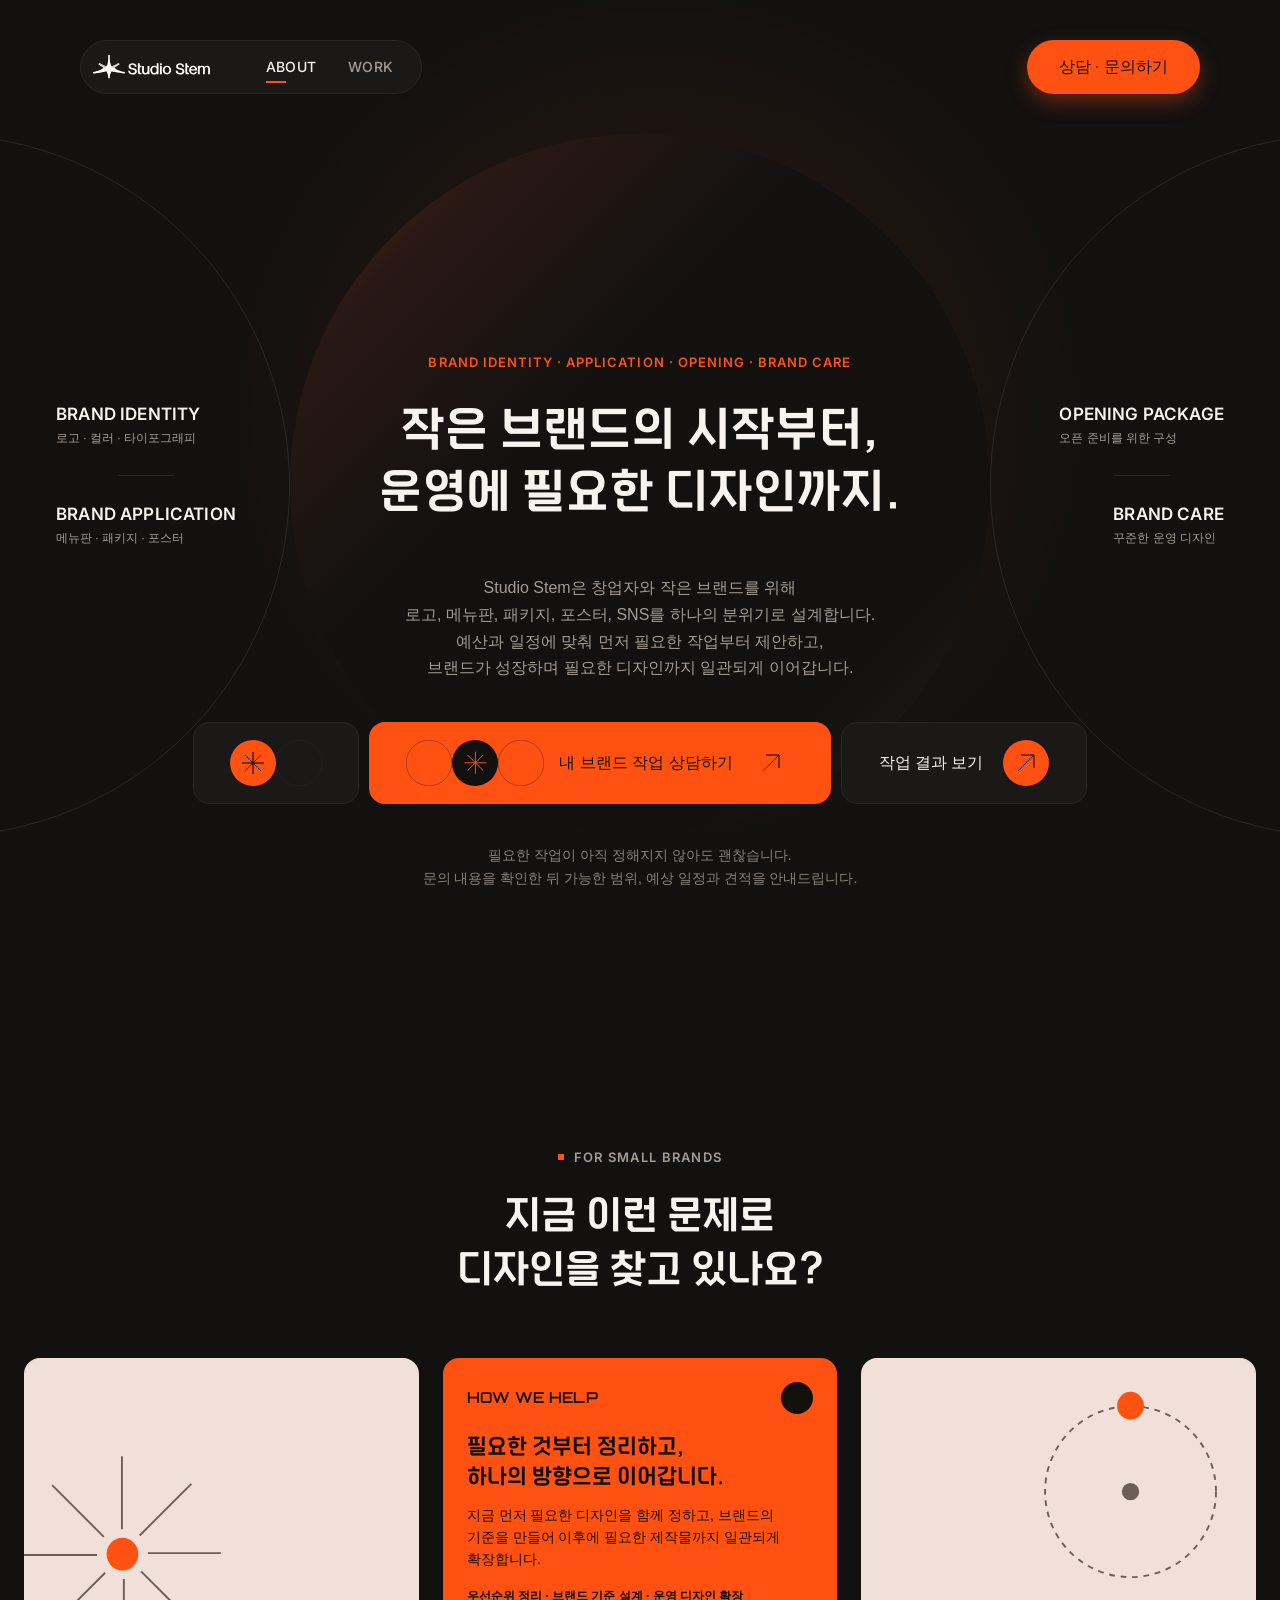
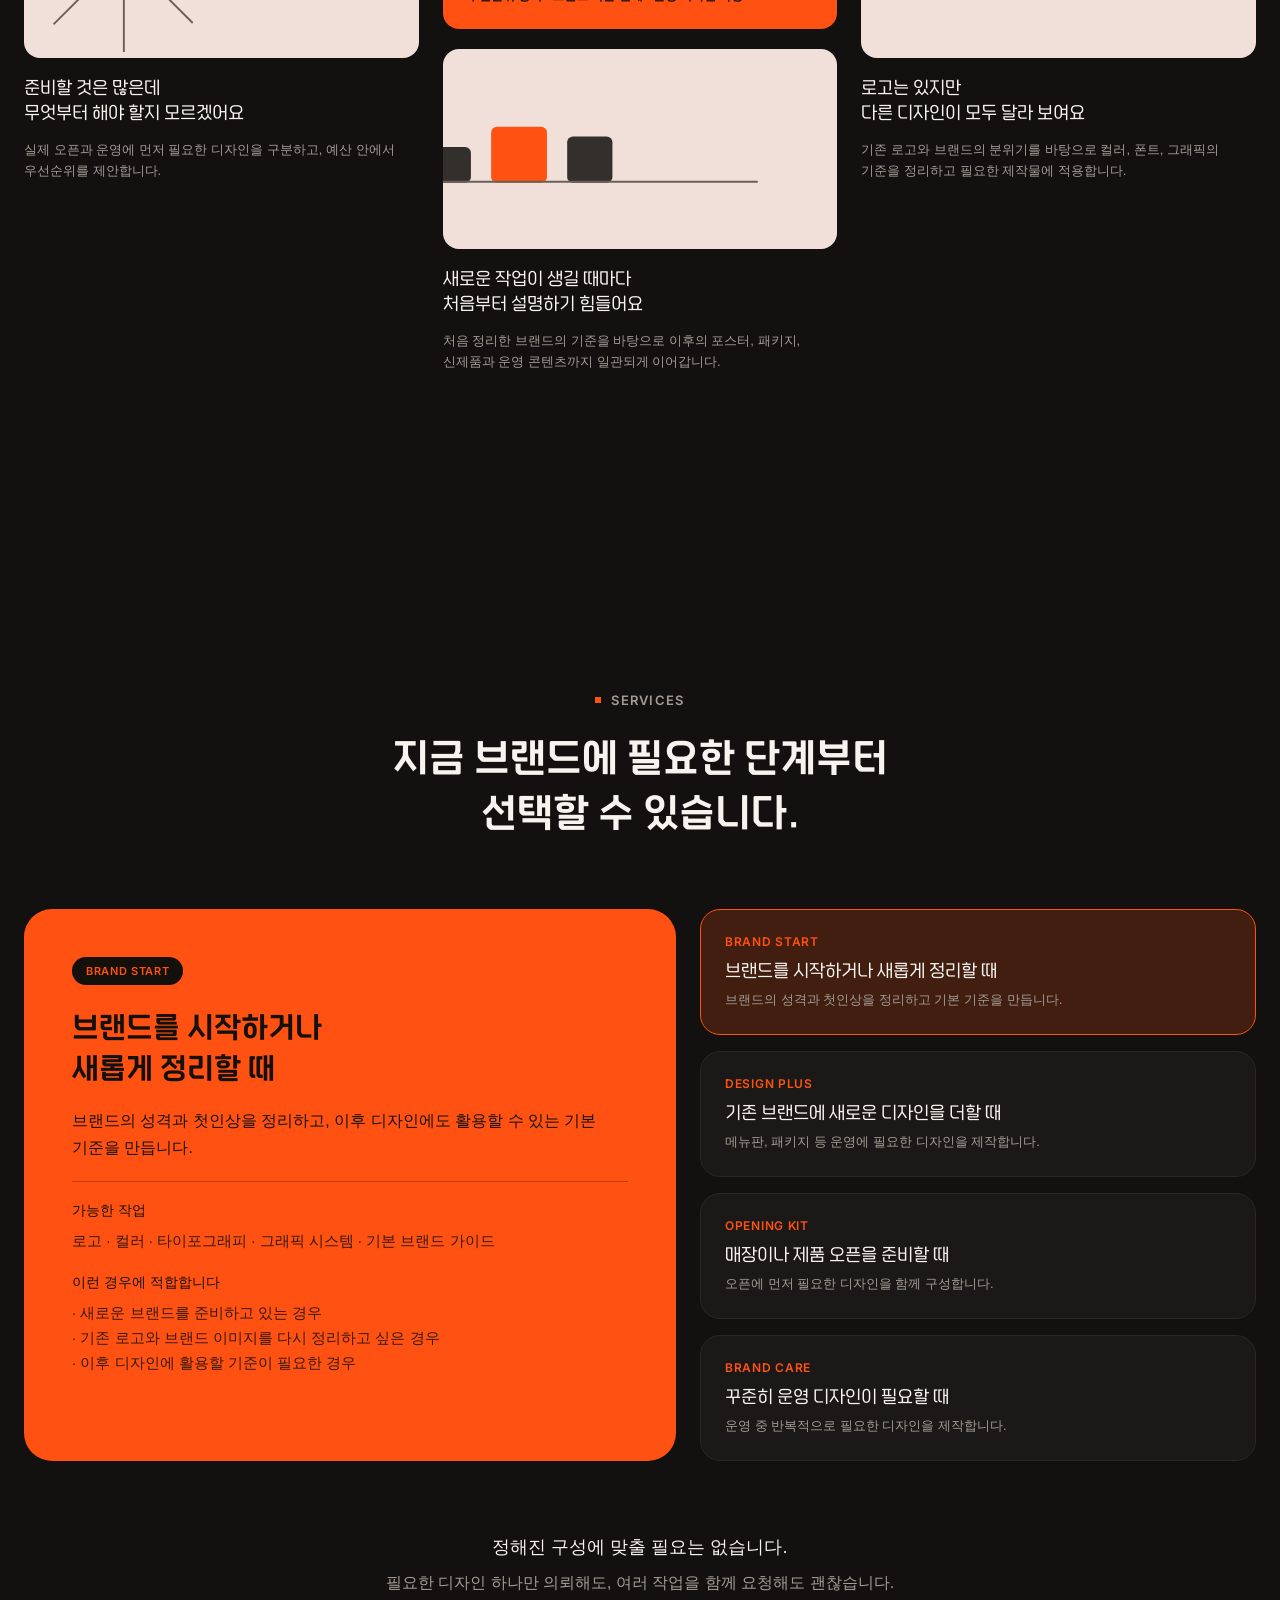
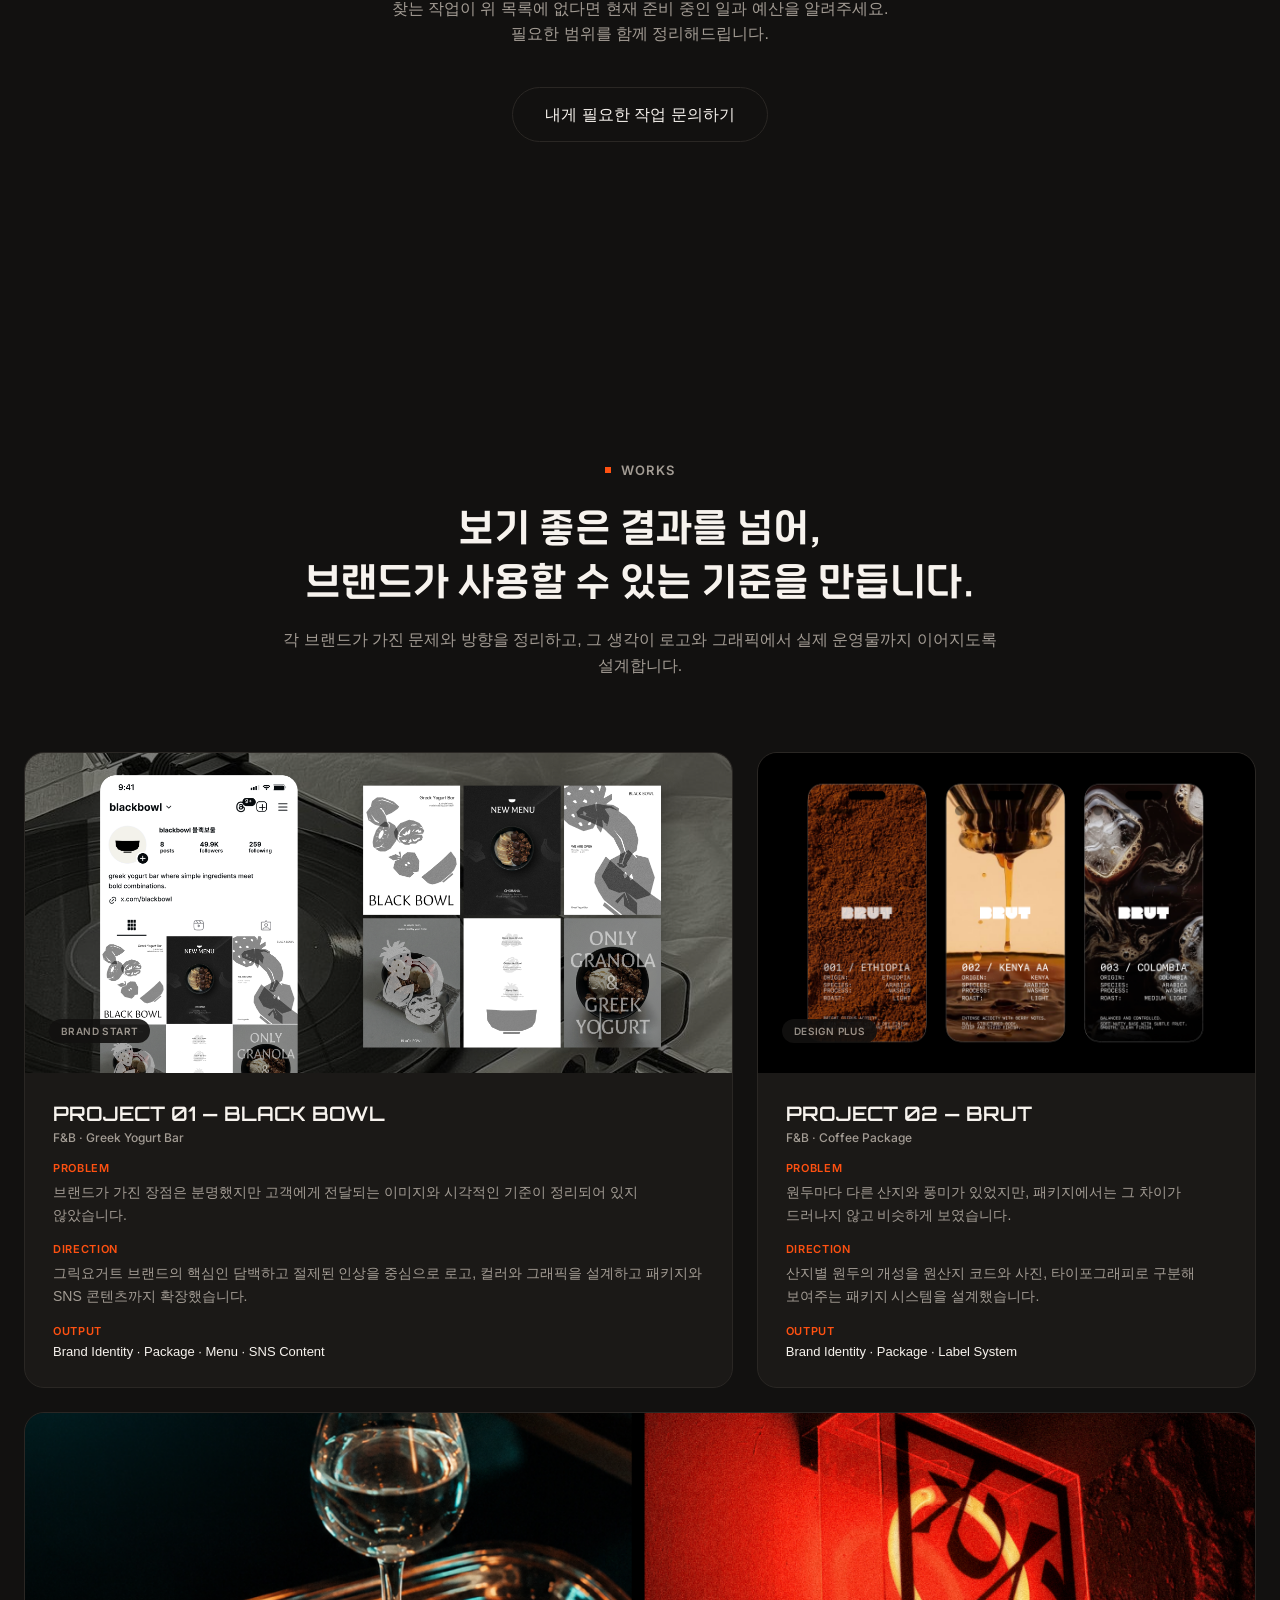
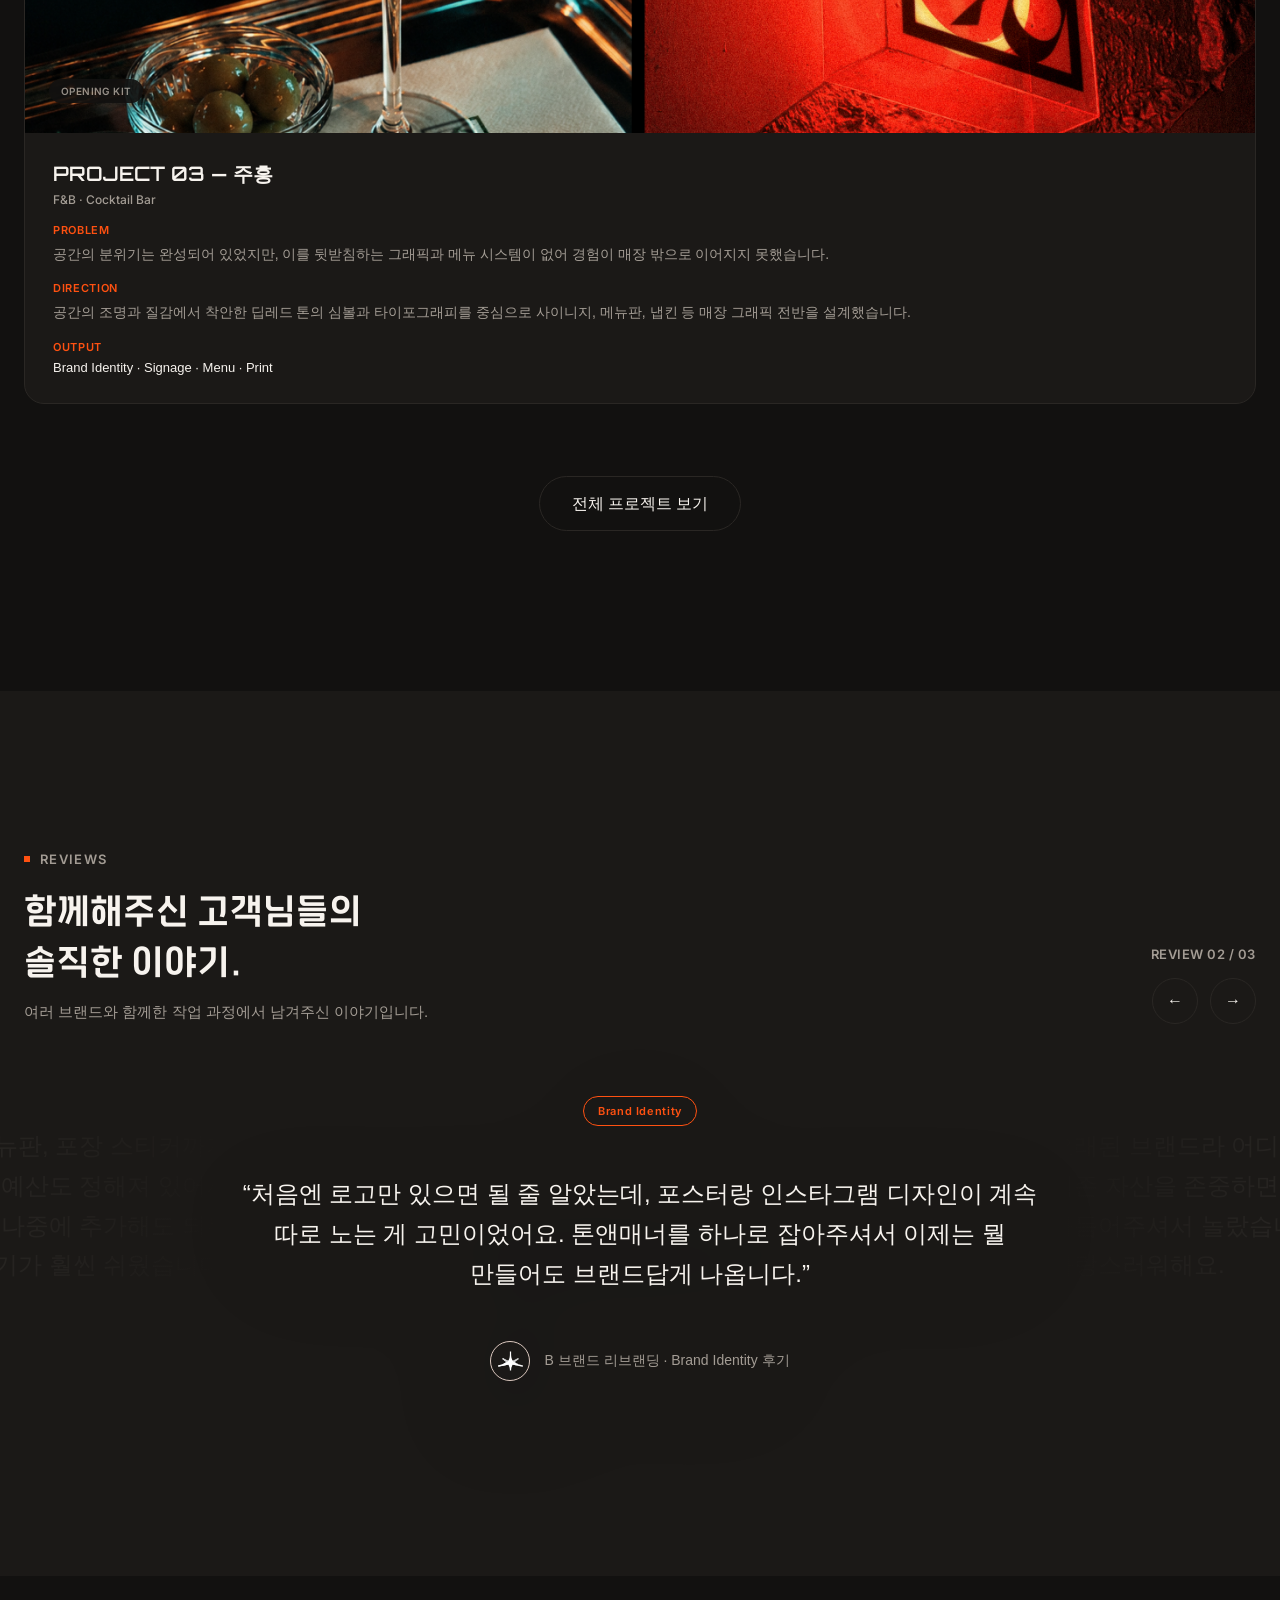
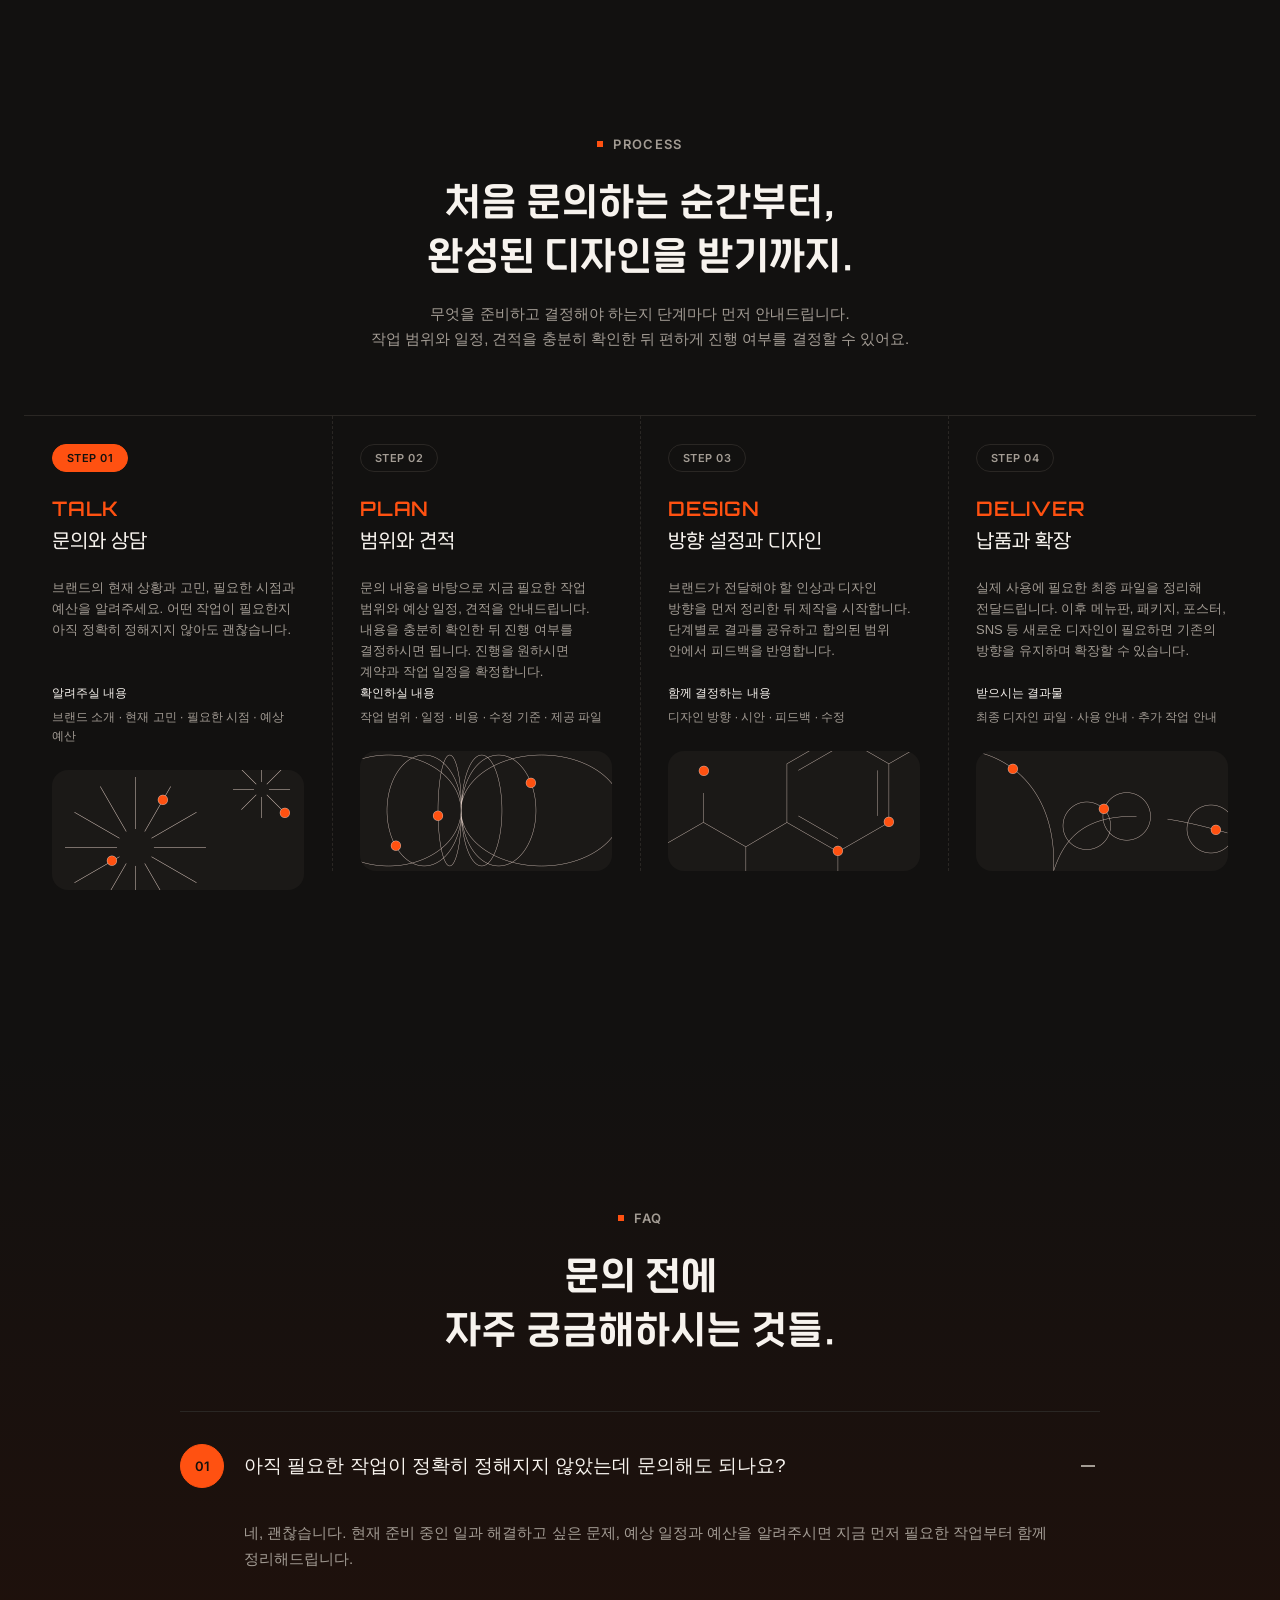
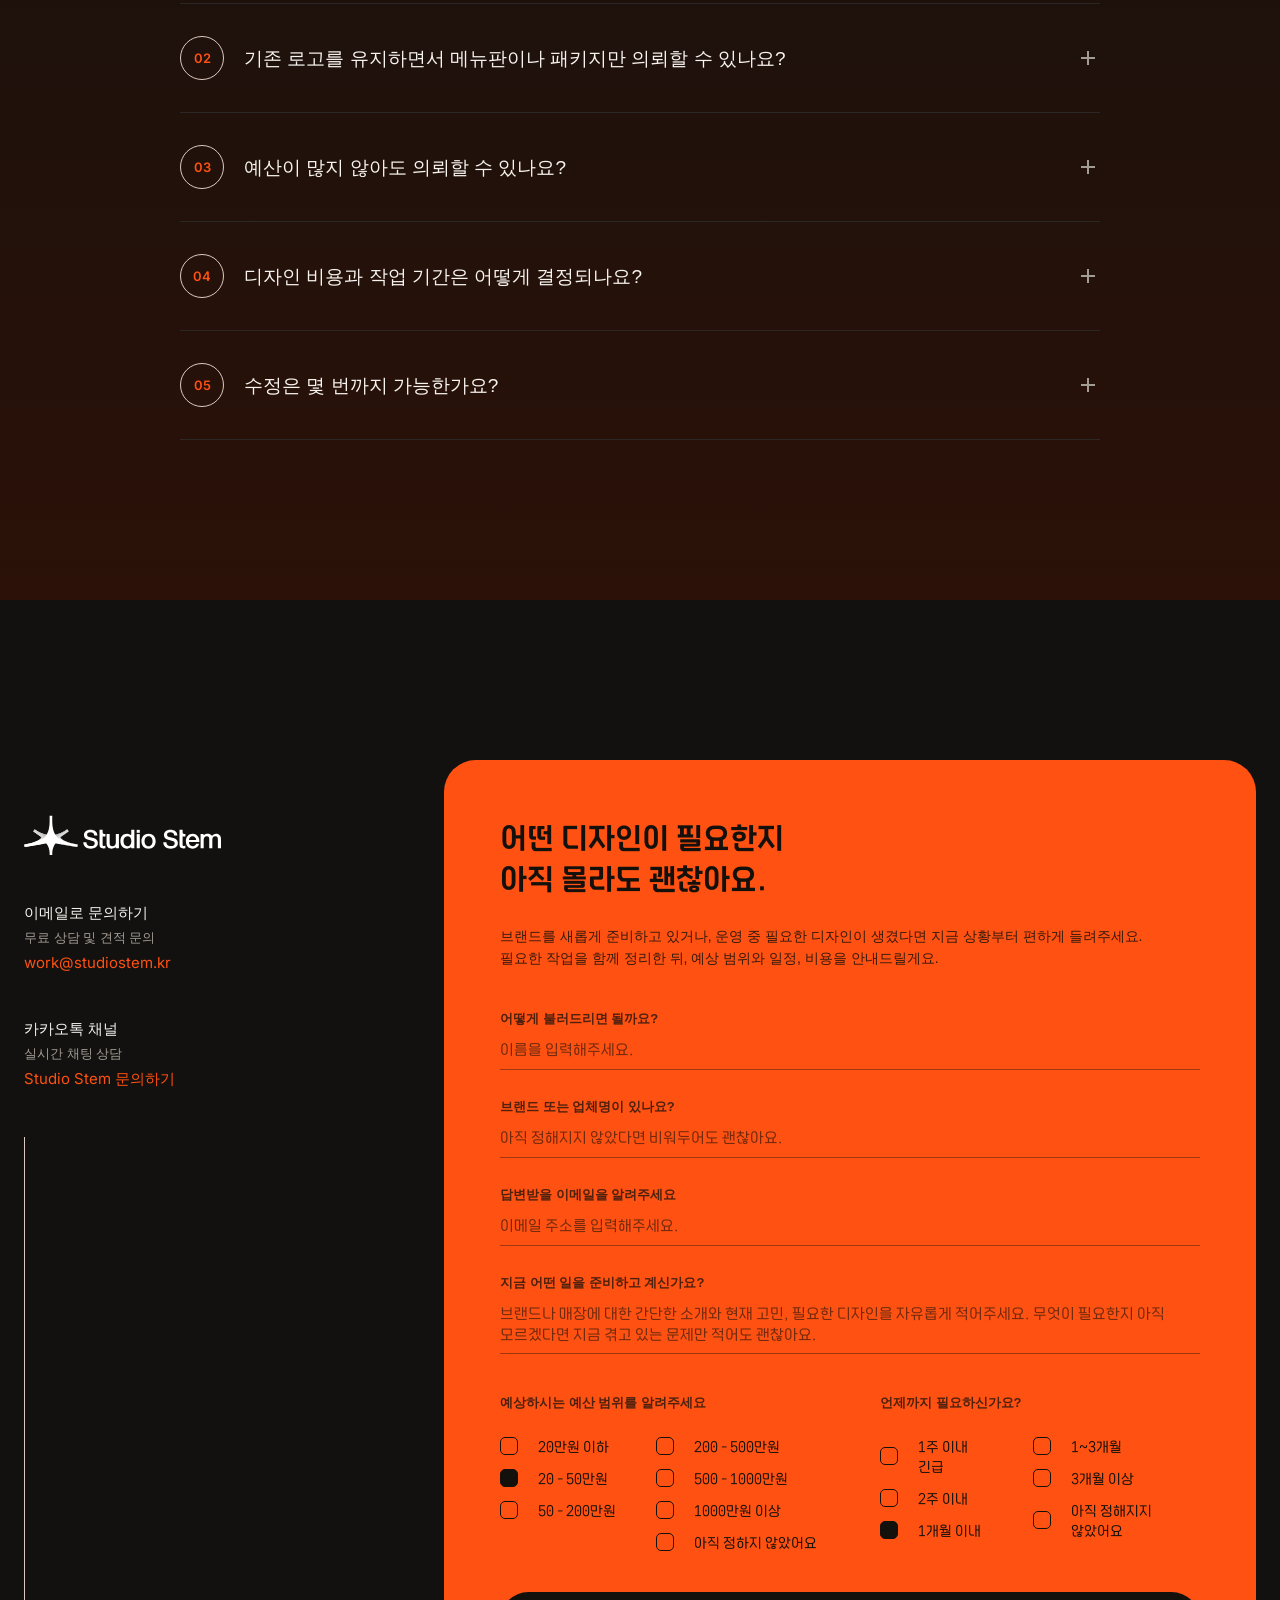
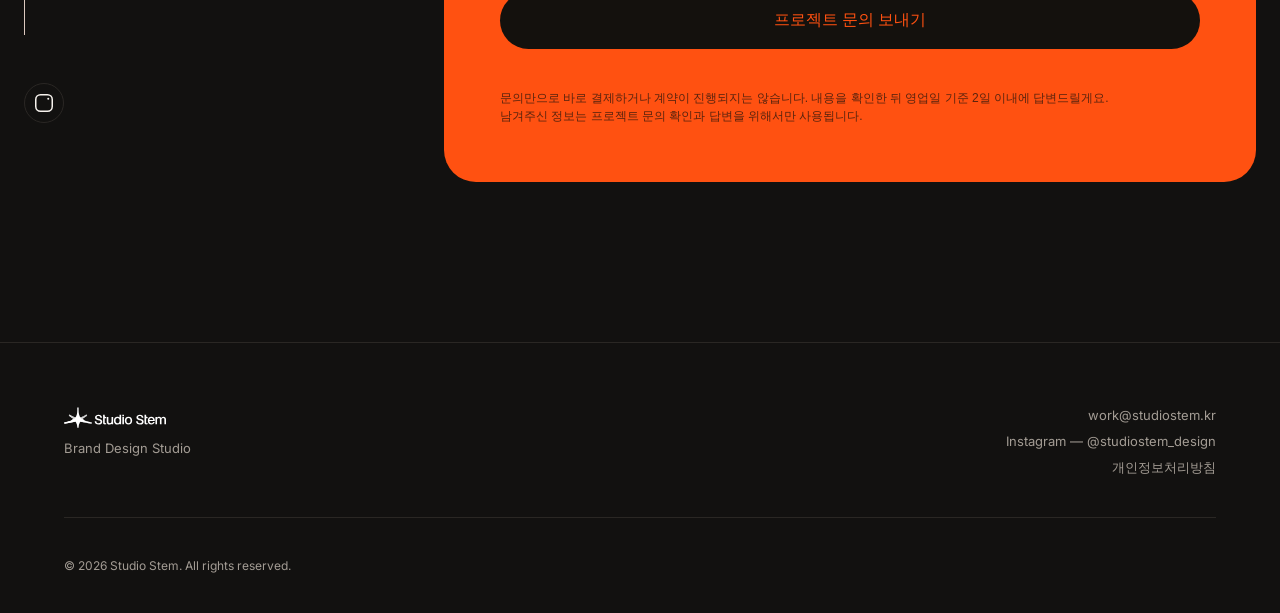
==== commit f031ffec: "Fix contact checkbox labels overflowing instead of wrapping .contact__checkbox had white-space:nowra" ====
--- a/index.html
+++ b/index.html
@@ -35,10 +35,10 @@
 }
 </script>
 
-<link rel="stylesheet" href="css/tokens.css?v=40" />
-<link rel="stylesheet" href="css/base.css?v=40" />
-<link rel="stylesheet" href="css/components.css?v=40" />
-<link rel="stylesheet" href="css/sections.css?v=40" />
+<link rel="stylesheet" href="css/tokens.css?v=41" />
+<link rel="stylesheet" href="css/base.css?v=41" />
+<link rel="stylesheet" href="css/components.css?v=41" />
+<link rel="stylesheet" href="css/sections.css?v=41" />
 
 <!-- Google Analytics 4 (Measurement ID: G-VQX98XLZDG) -->
 <script async src="https://www.googletagmanager.com/gtag/js?id=G-VQX98XLZDG"></script>
@@ -730,6 +730,6 @@
   <p class="footer__copyright">© 2026 Studio Stem. All rights reserved.</p>
 </footer>
 
-<script src="js/main.js?v=40"></script>
+<script src="js/main.js?v=41"></script>
 </body>
 </html>
--- a/css/sections.css
+++ b/css/sections.css
@@ -1133,12 +1133,14 @@
 }
 .contact__checkbox-groups {
   display: flex;
-  gap: 120px;
+  gap: 60px;
 }
 .contact__checkbox-group {
   display: flex;
   flex-direction: column;
   gap: 24px;
+  flex: 1 1 0;
+  min-width: 0;
 }
 .contact__checkbox-label {
   font-size: 13px;
@@ -1150,11 +1152,13 @@
 .contact__checkbox-grid {
   display: flex;
   gap: 40px;
+  min-width: 0;
 }
 .contact__checkbox-col {
   display: flex;
   flex-direction: column;
   gap: 12px;
+  min-width: 0;
 }
 .contact__checkbox {
   display: flex;
@@ -1164,7 +1168,6 @@
   font-size: 14px;
   color: var(--color-text-on-accent);
   cursor: pointer;
-  white-space: nowrap;
 }
 .contact__checkbox input {
   appearance: none;
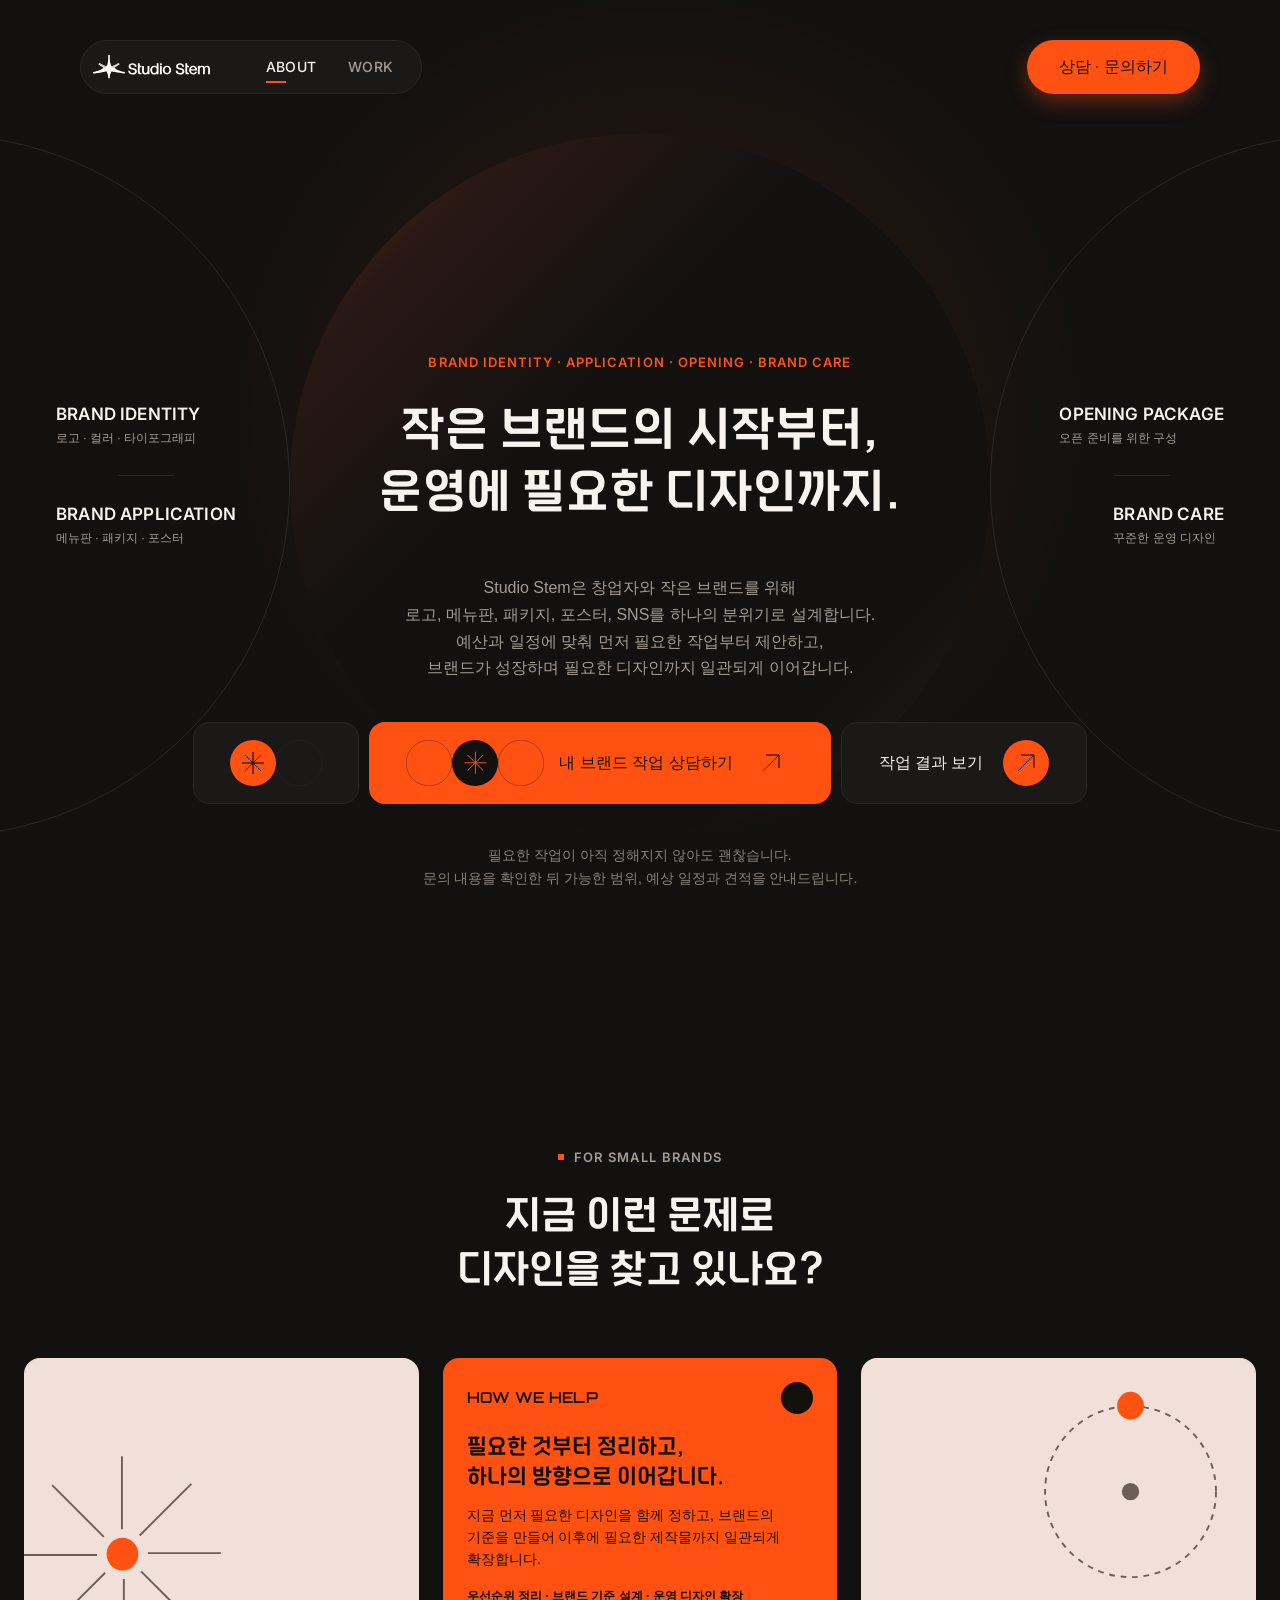
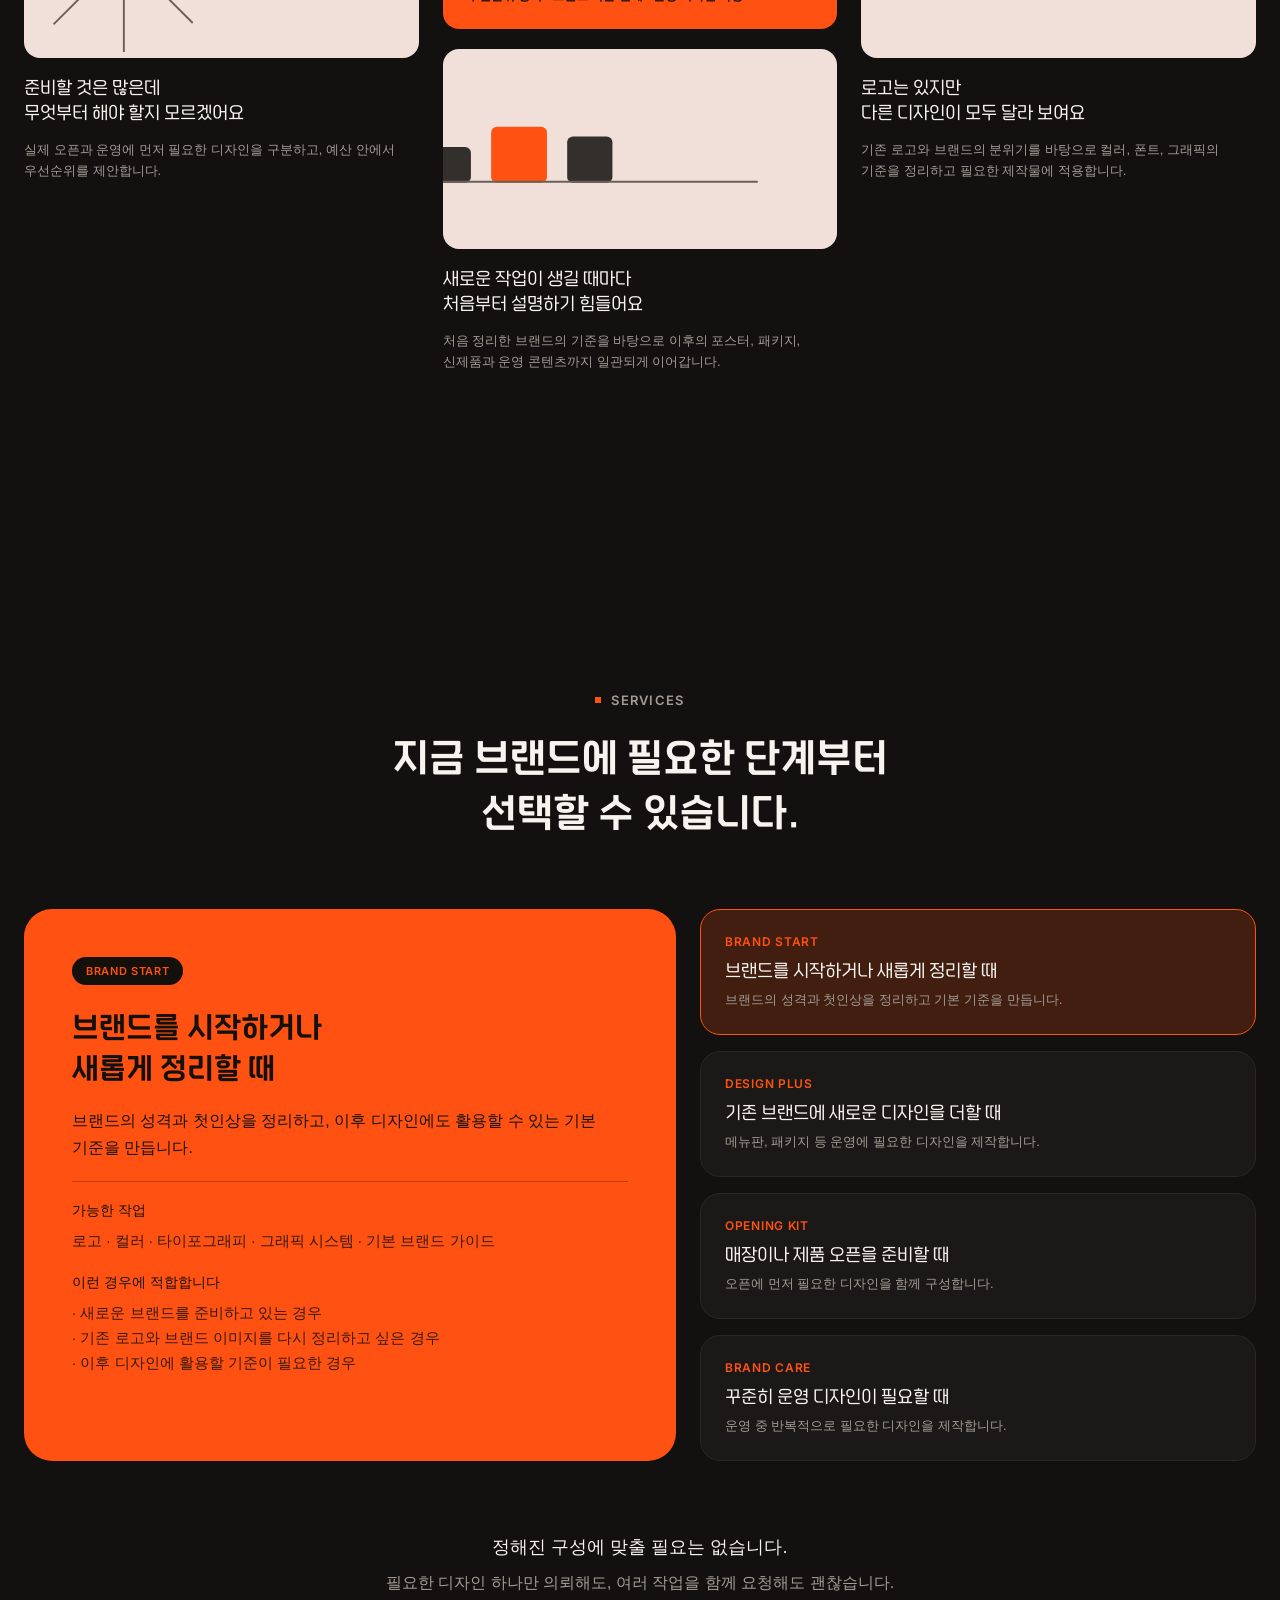
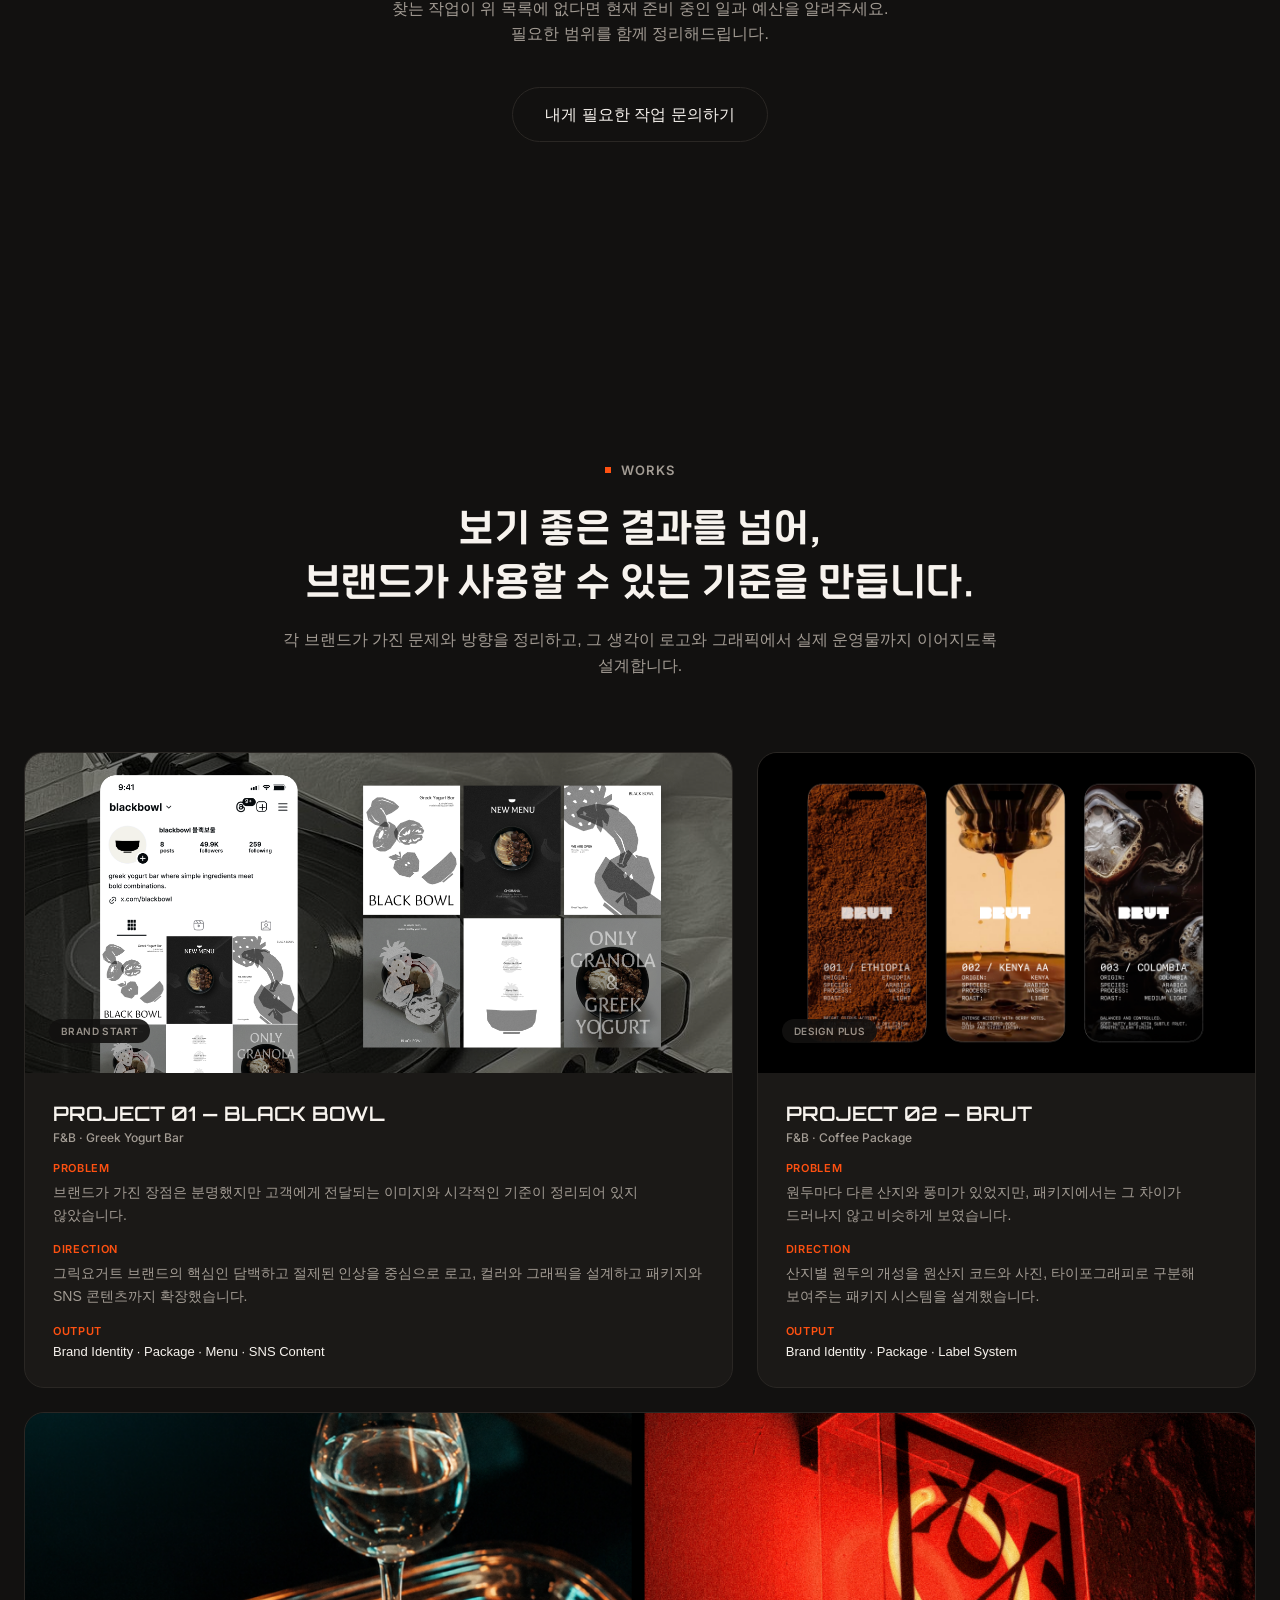
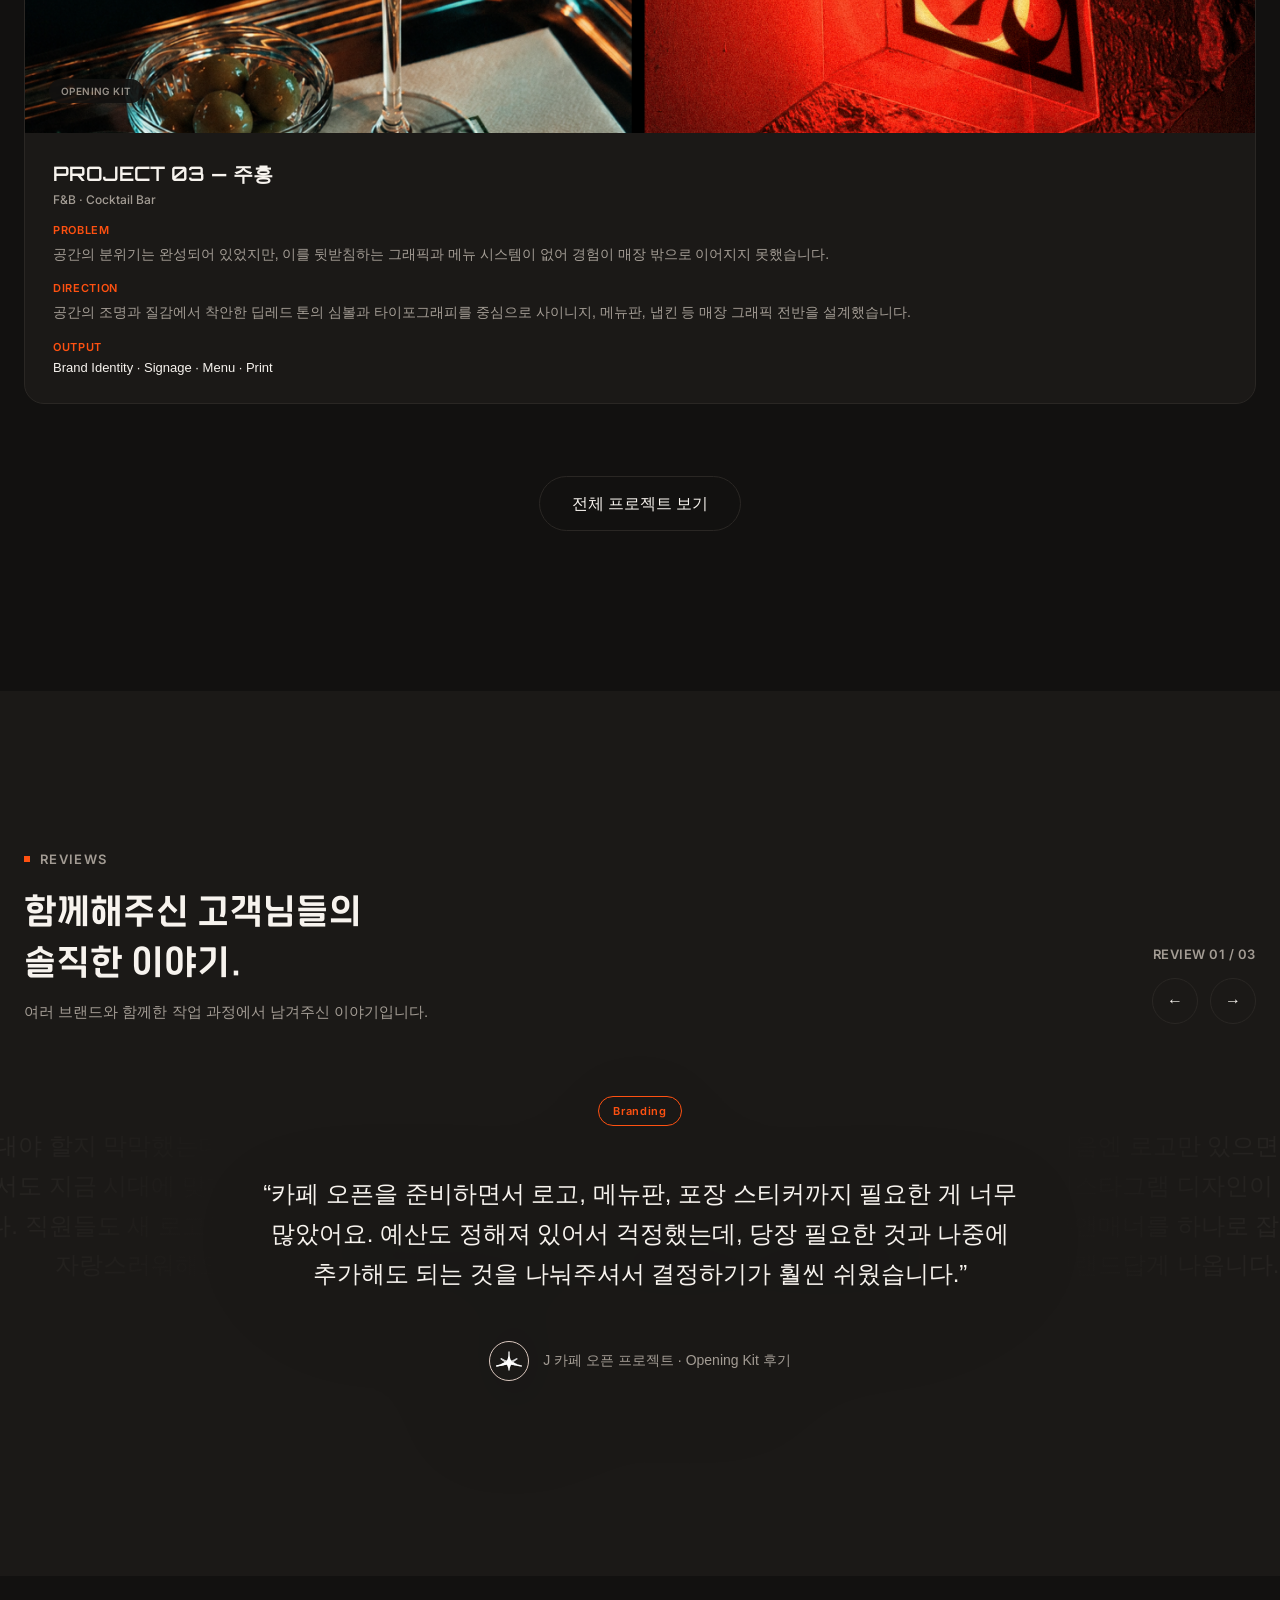
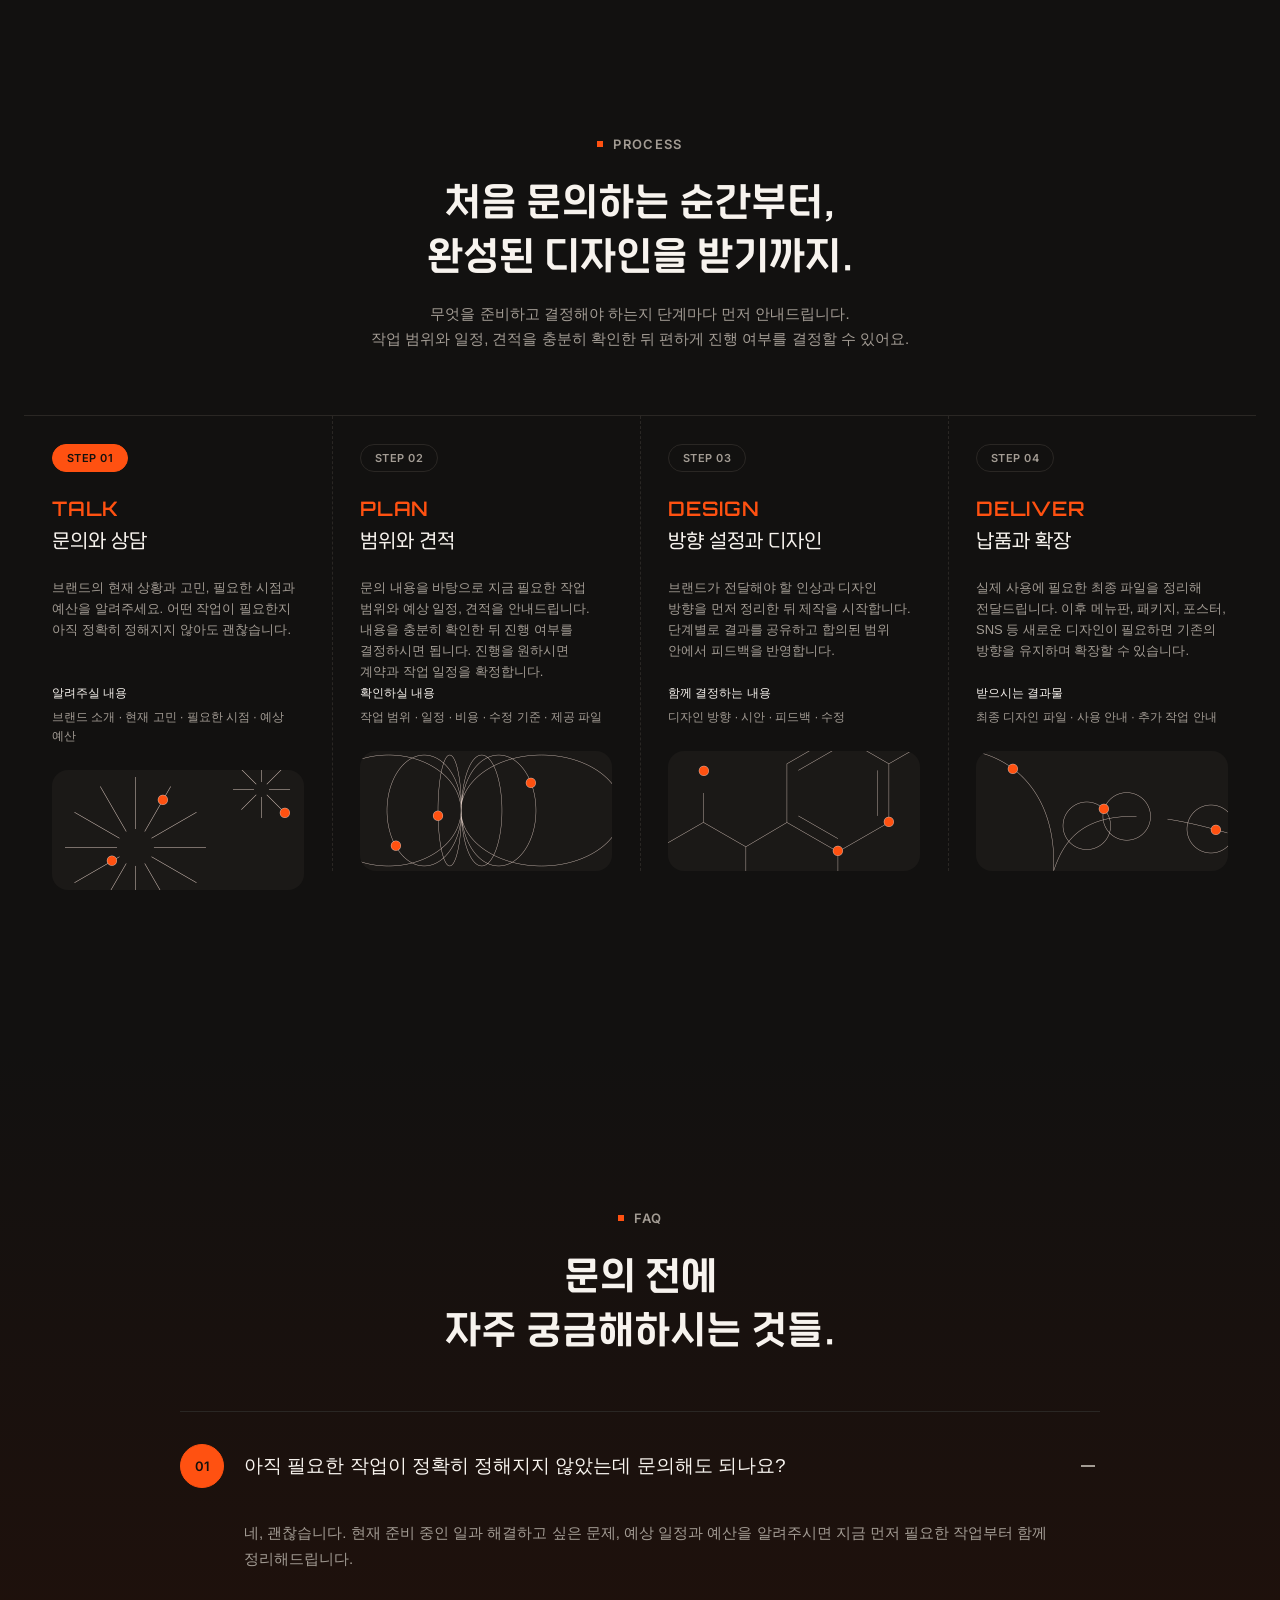
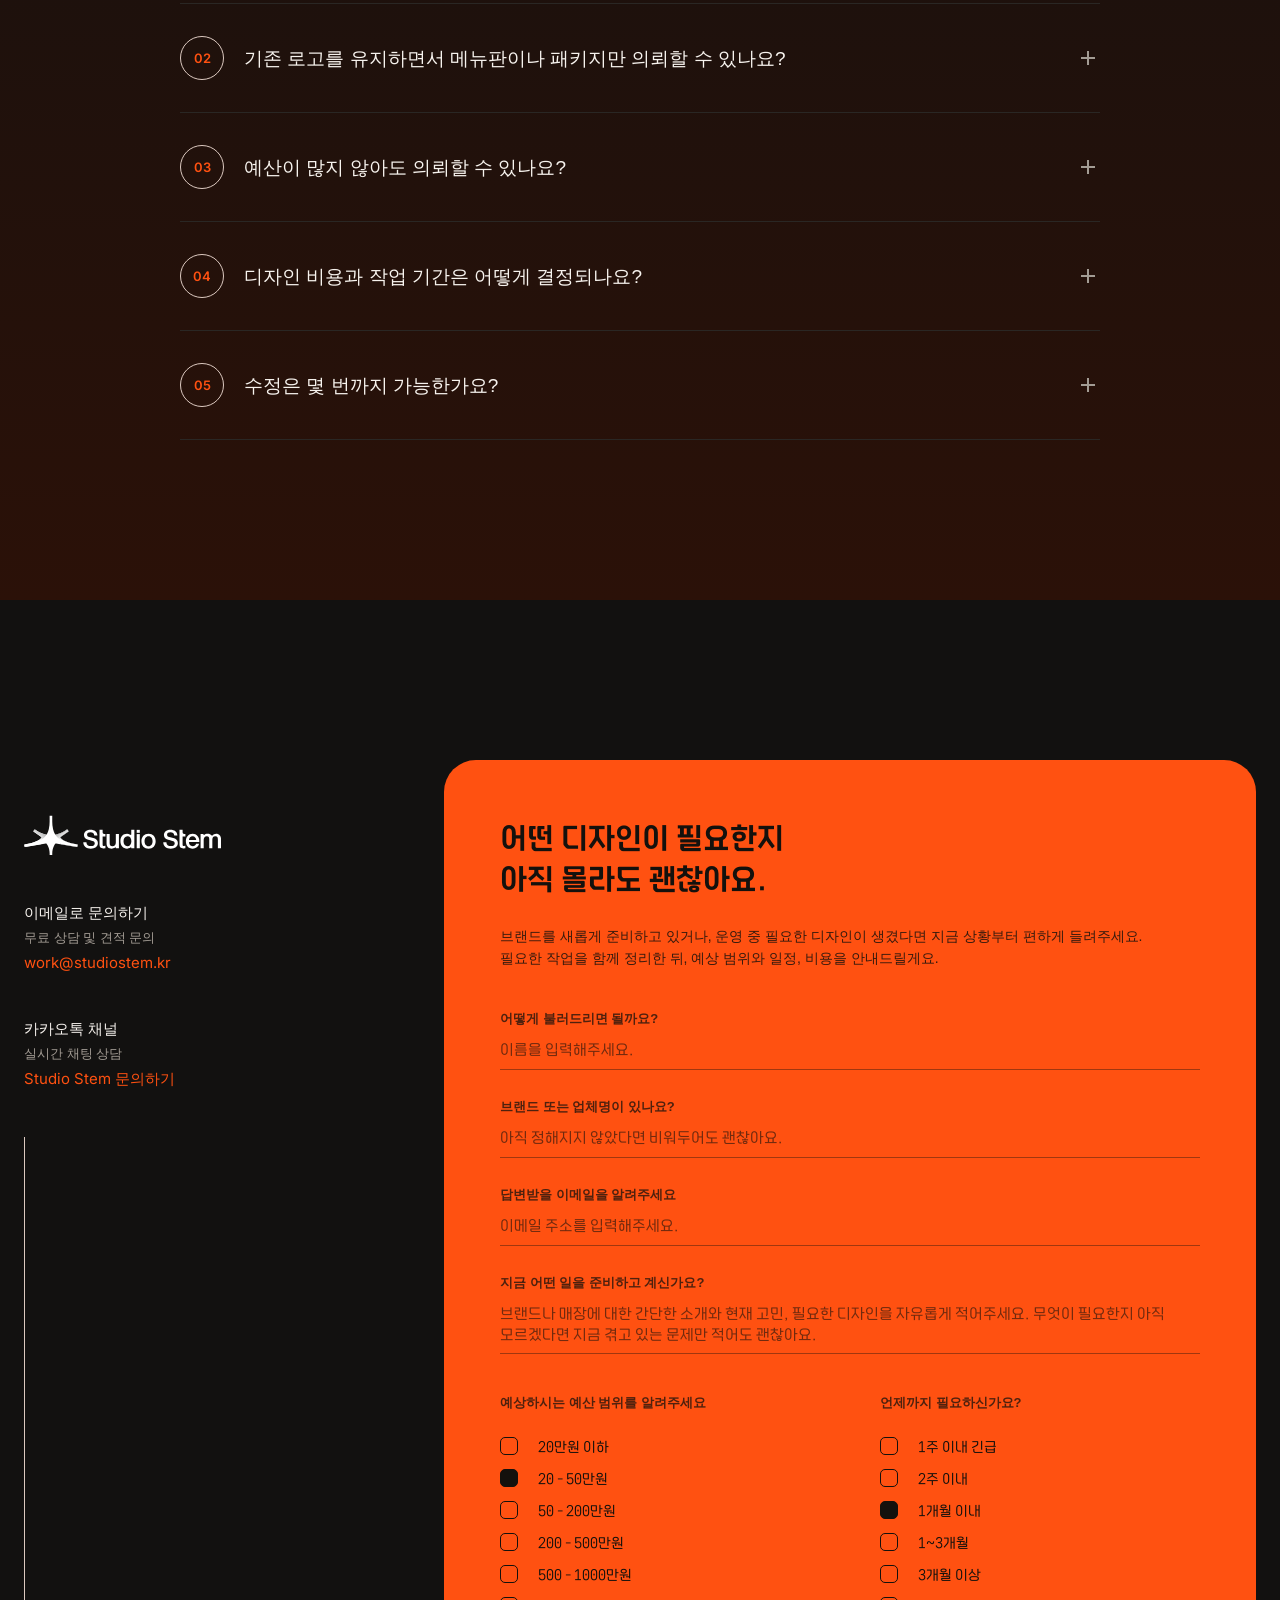
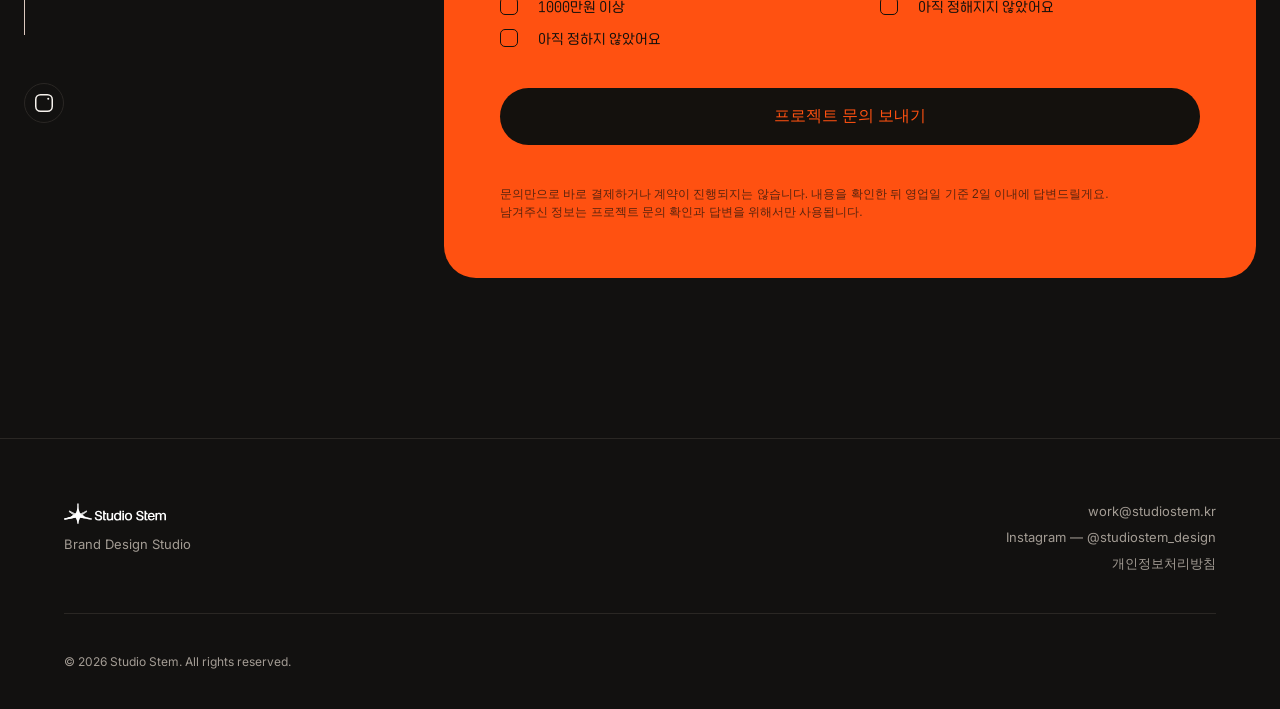
==== commit 26bc0eac: "Simplify checkbox groups to single-column vertical list" ====
--- a/index.html
+++ b/index.html
@@ -35,10 +35,10 @@
 }
 </script>
 
-<link rel="stylesheet" href="css/tokens.css?v=41" />
-<link rel="stylesheet" href="css/base.css?v=41" />
-<link rel="stylesheet" href="css/components.css?v=41" />
-<link rel="stylesheet" href="css/sections.css?v=41" />
+<link rel="stylesheet" href="css/tokens.css?v=42" />
+<link rel="stylesheet" href="css/base.css?v=42" />
+<link rel="stylesheet" href="css/components.css?v=42" />
+<link rel="stylesheet" href="css/sections.css?v=42" />
 
 <!-- Google Analytics 4 (Measurement ID: G-VQX98XLZDG) -->
 <script async src="https://www.googletagmanager.com/gtag/js?id=G-VQX98XLZDG"></script>
@@ -730,6 +730,6 @@
   <p class="footer__copyright">© 2026 Studio Stem. All rights reserved.</p>
 </footer>
 
-<script src="js/main.js?v=41"></script>
+<script src="js/main.js?v=42"></script>
 </body>
 </html>
--- a/css/sections.css
+++ b/css/sections.css
@@ -1151,7 +1151,8 @@
 }
 .contact__checkbox-grid {
   display: flex;
-  gap: 40px;
+  flex-direction: column;
+  gap: 12px;
   min-width: 0;
 }
 .contact__checkbox-col {
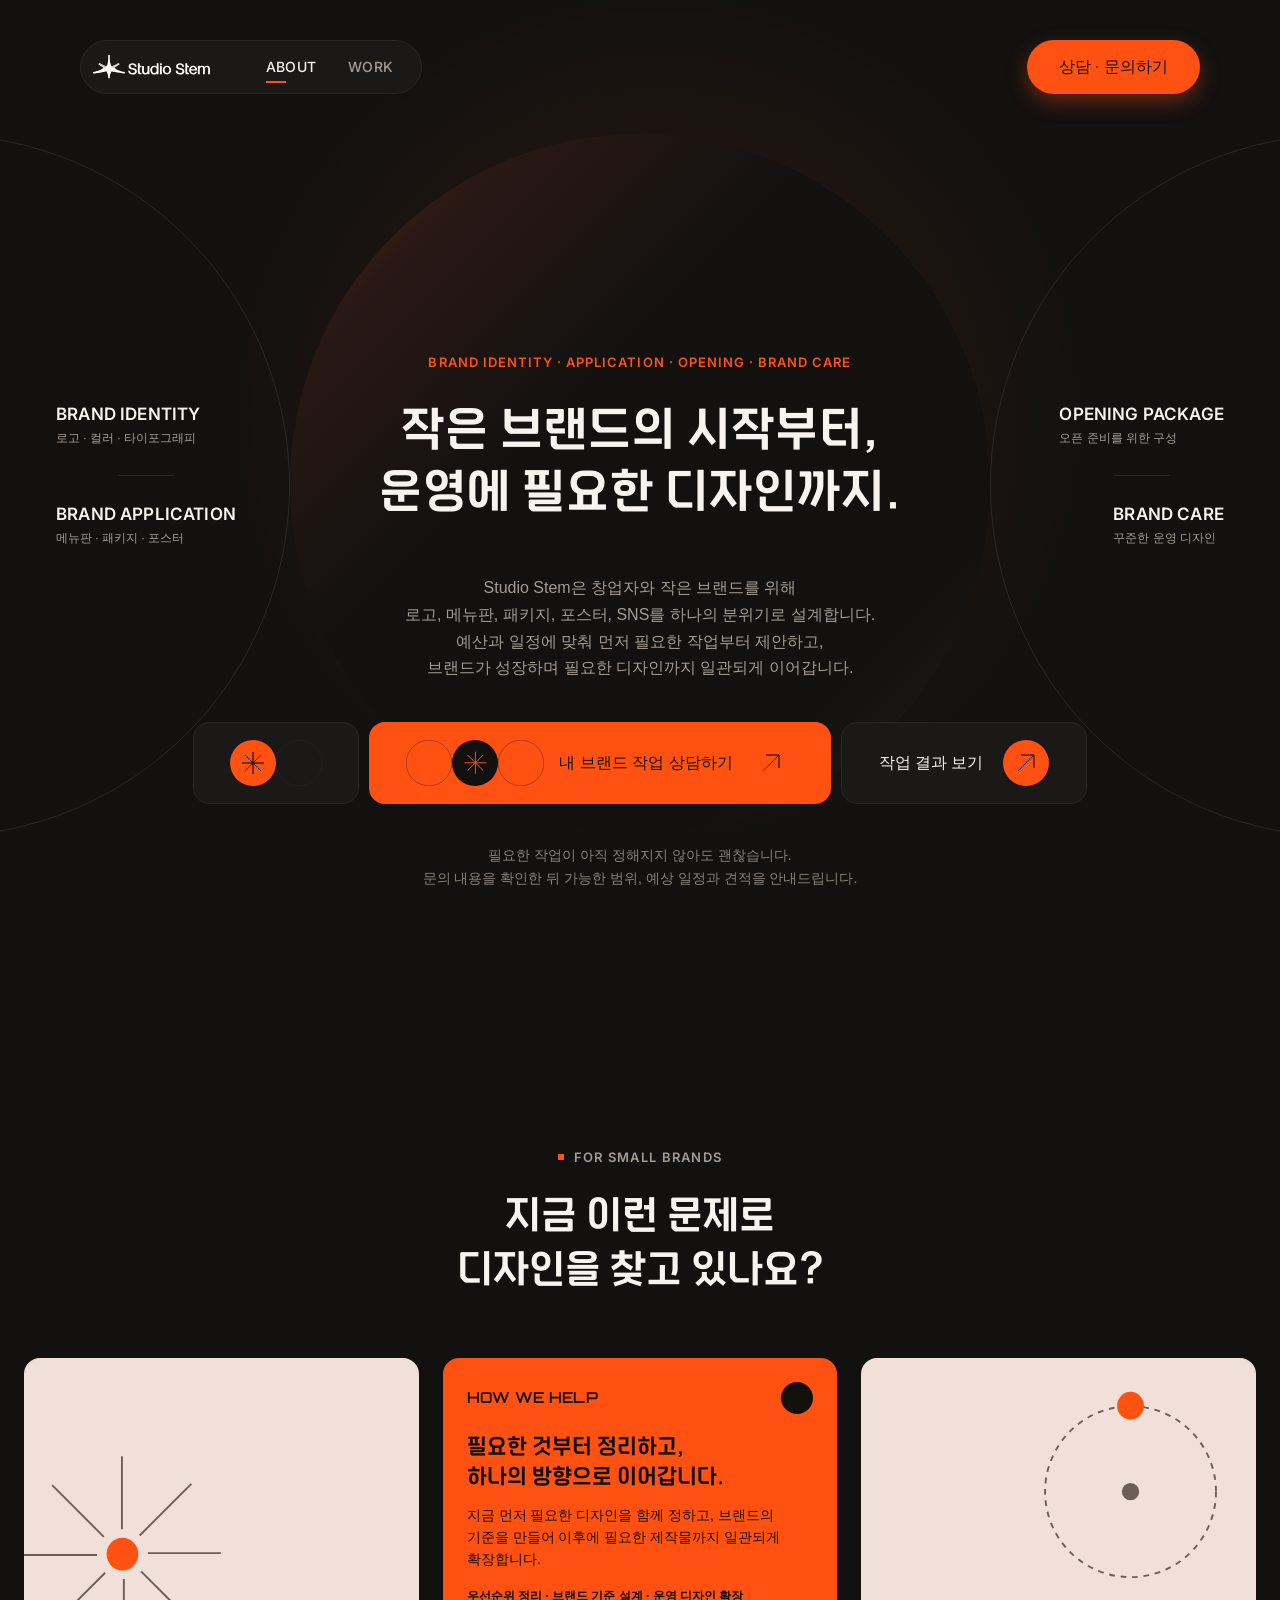
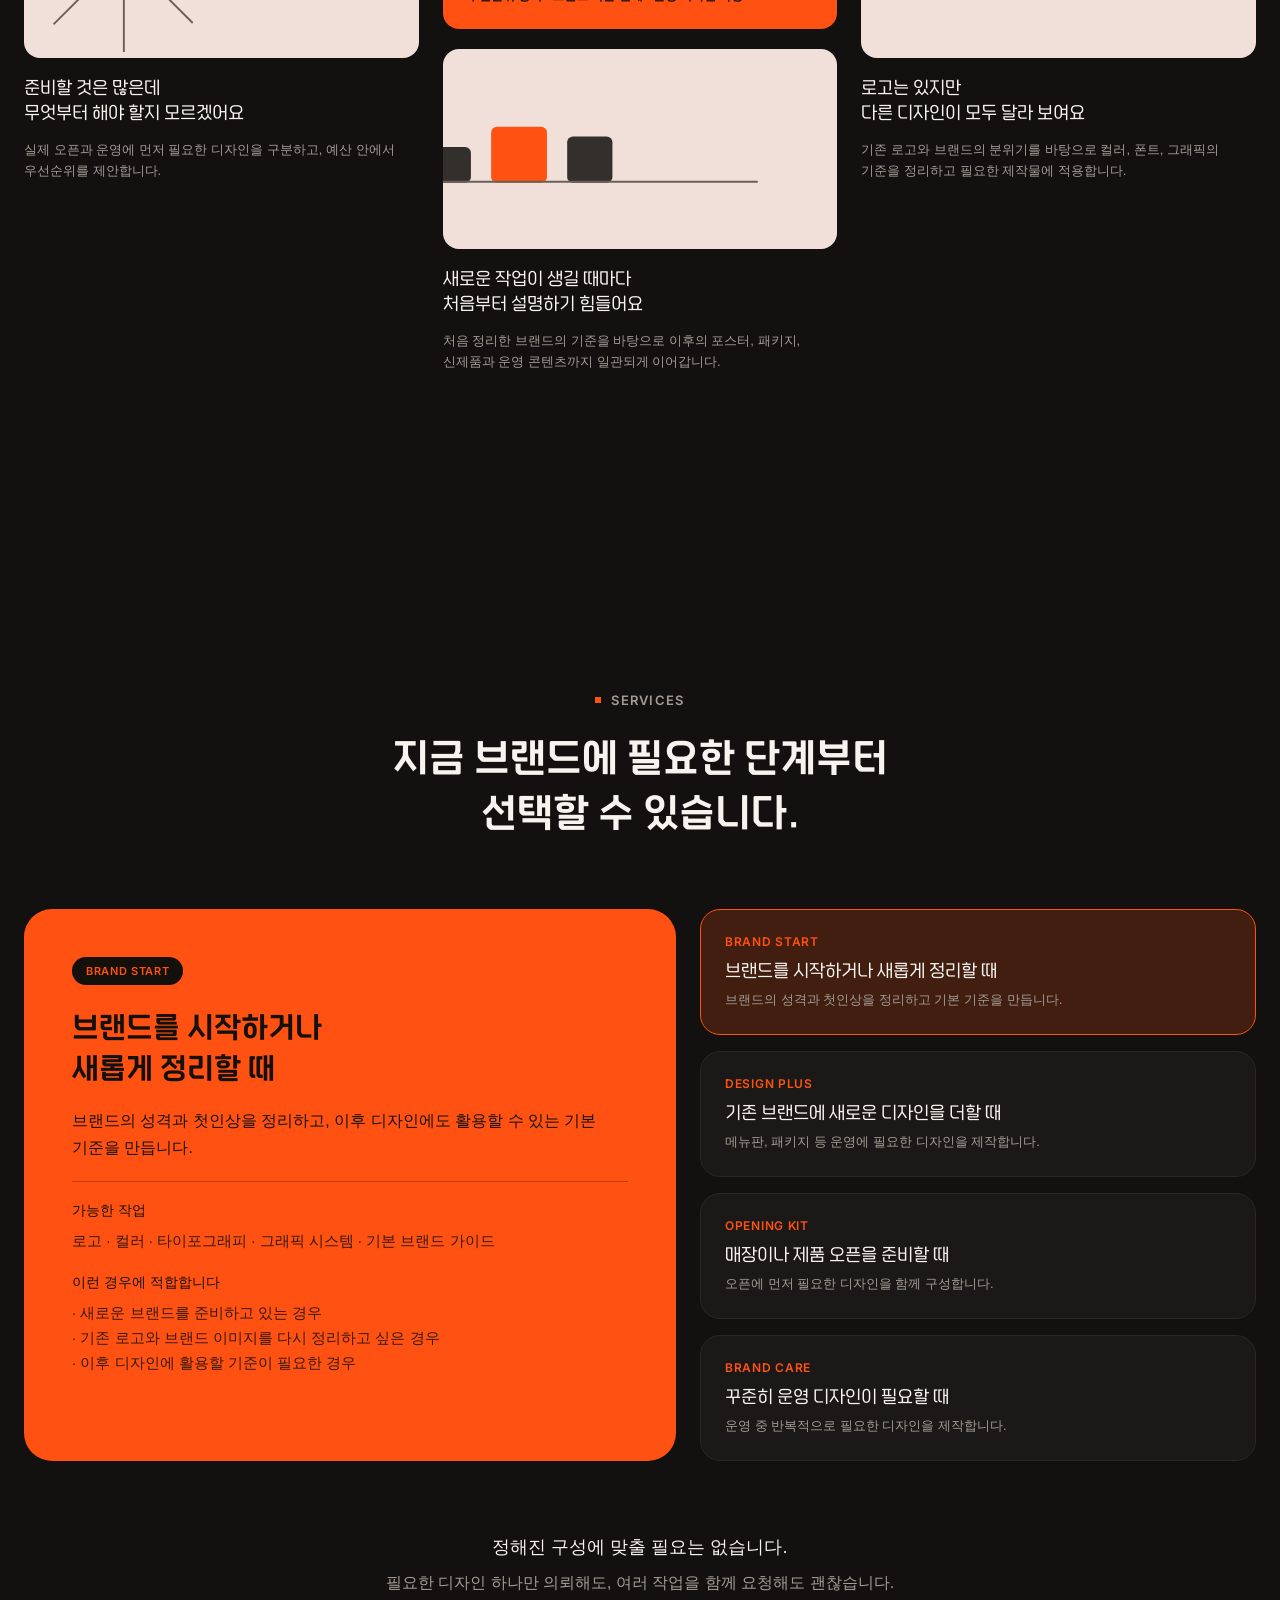
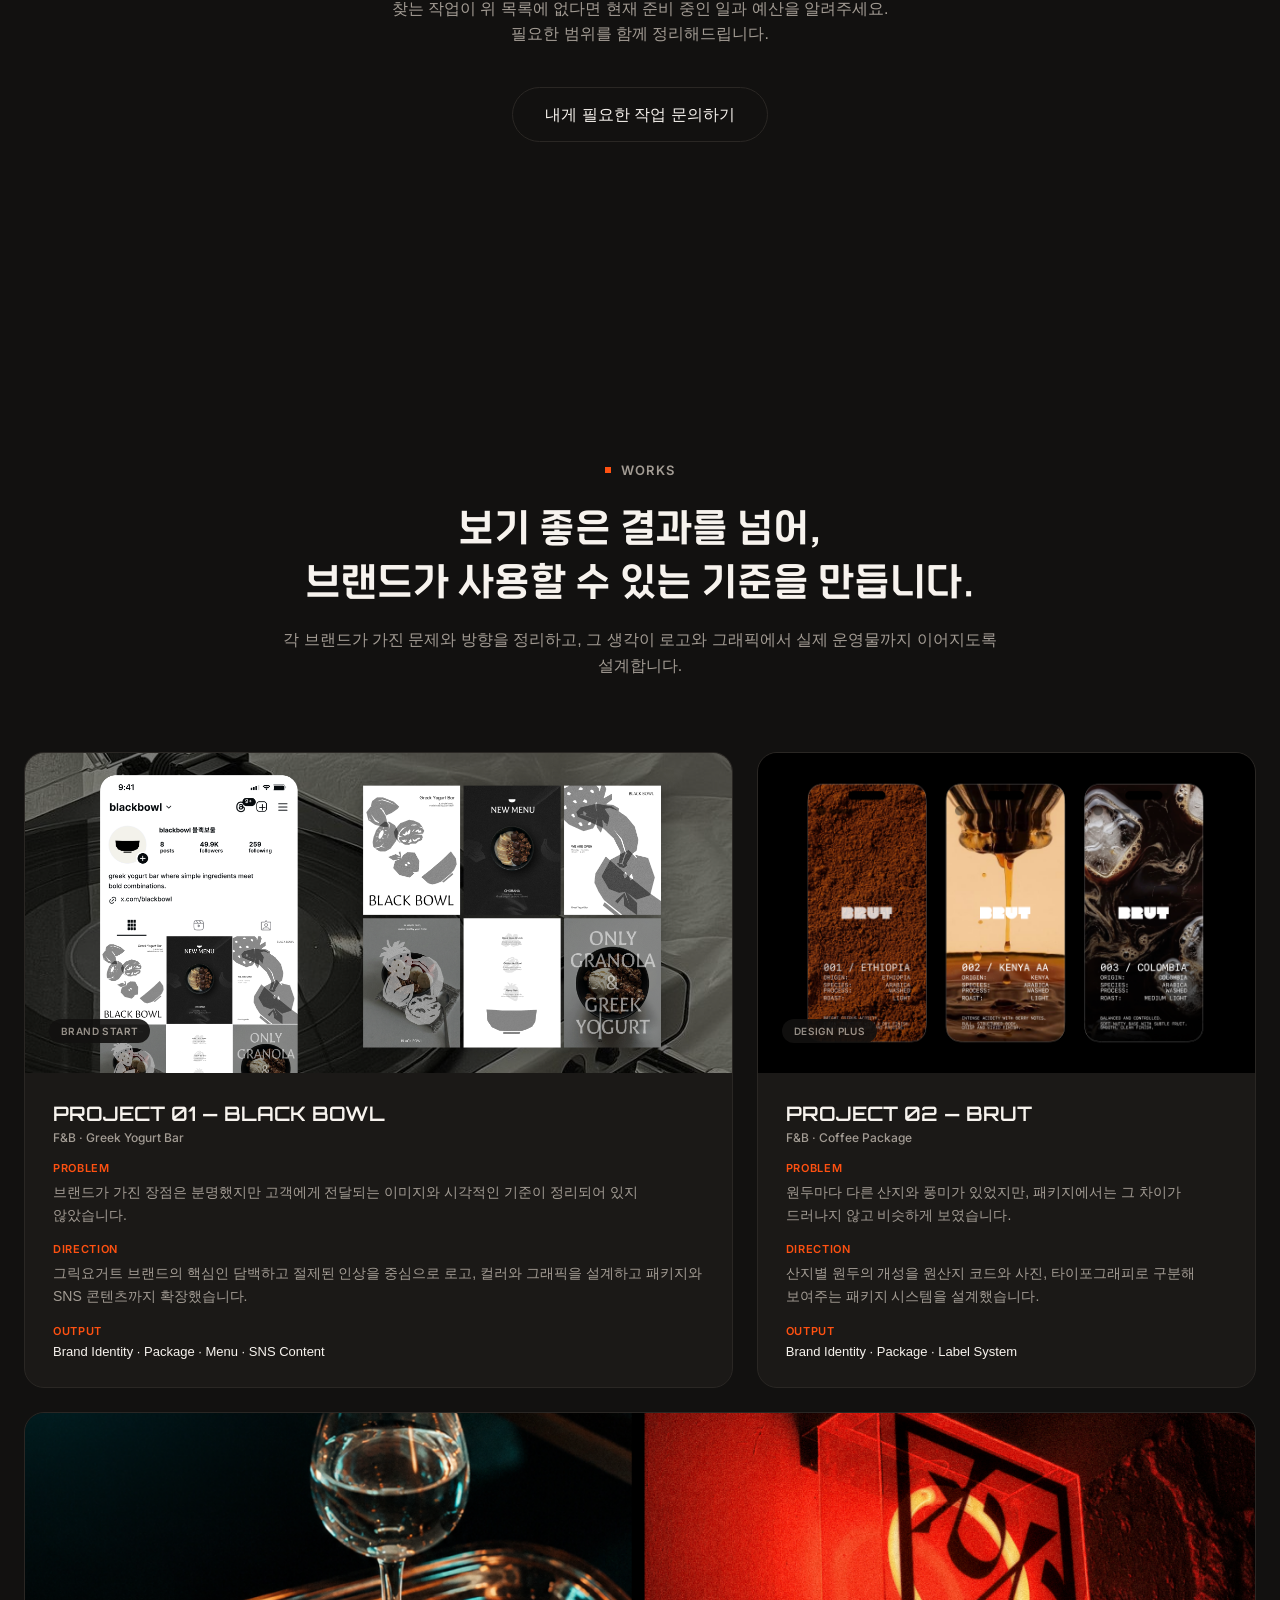
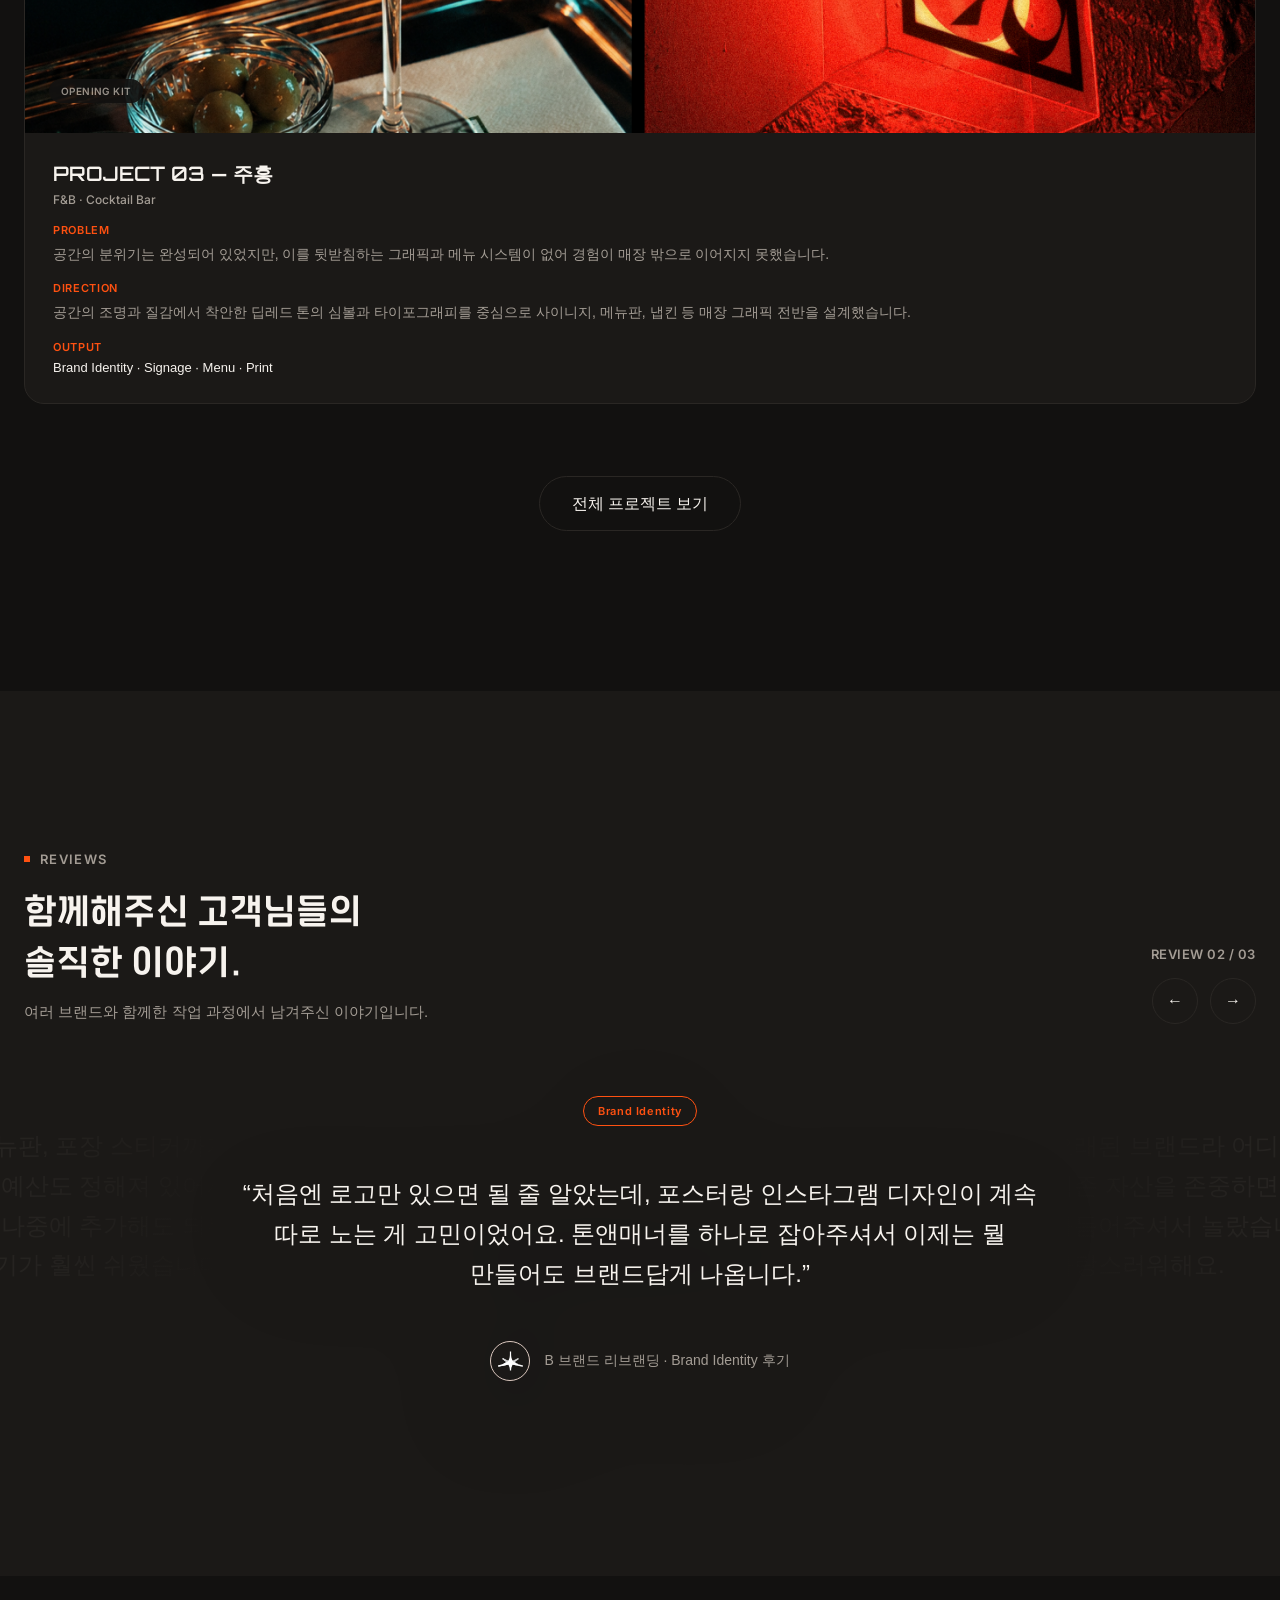
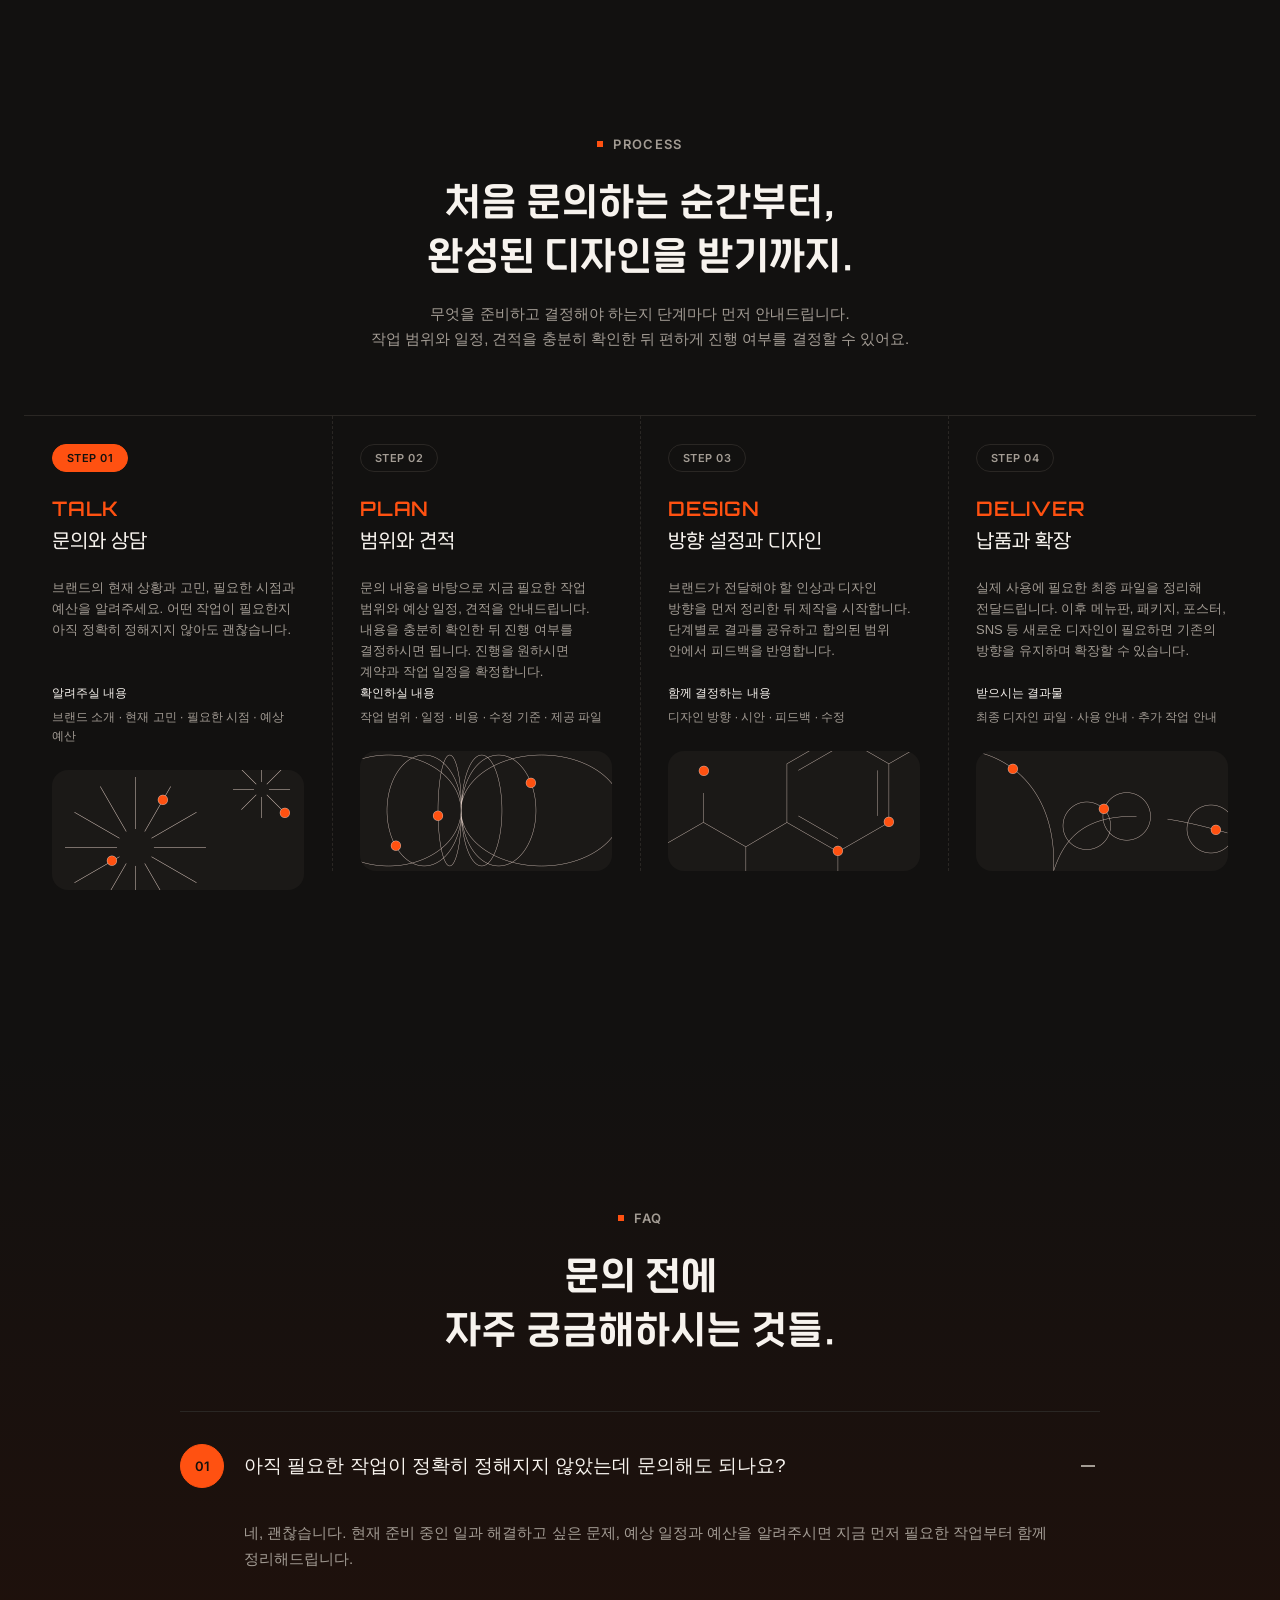
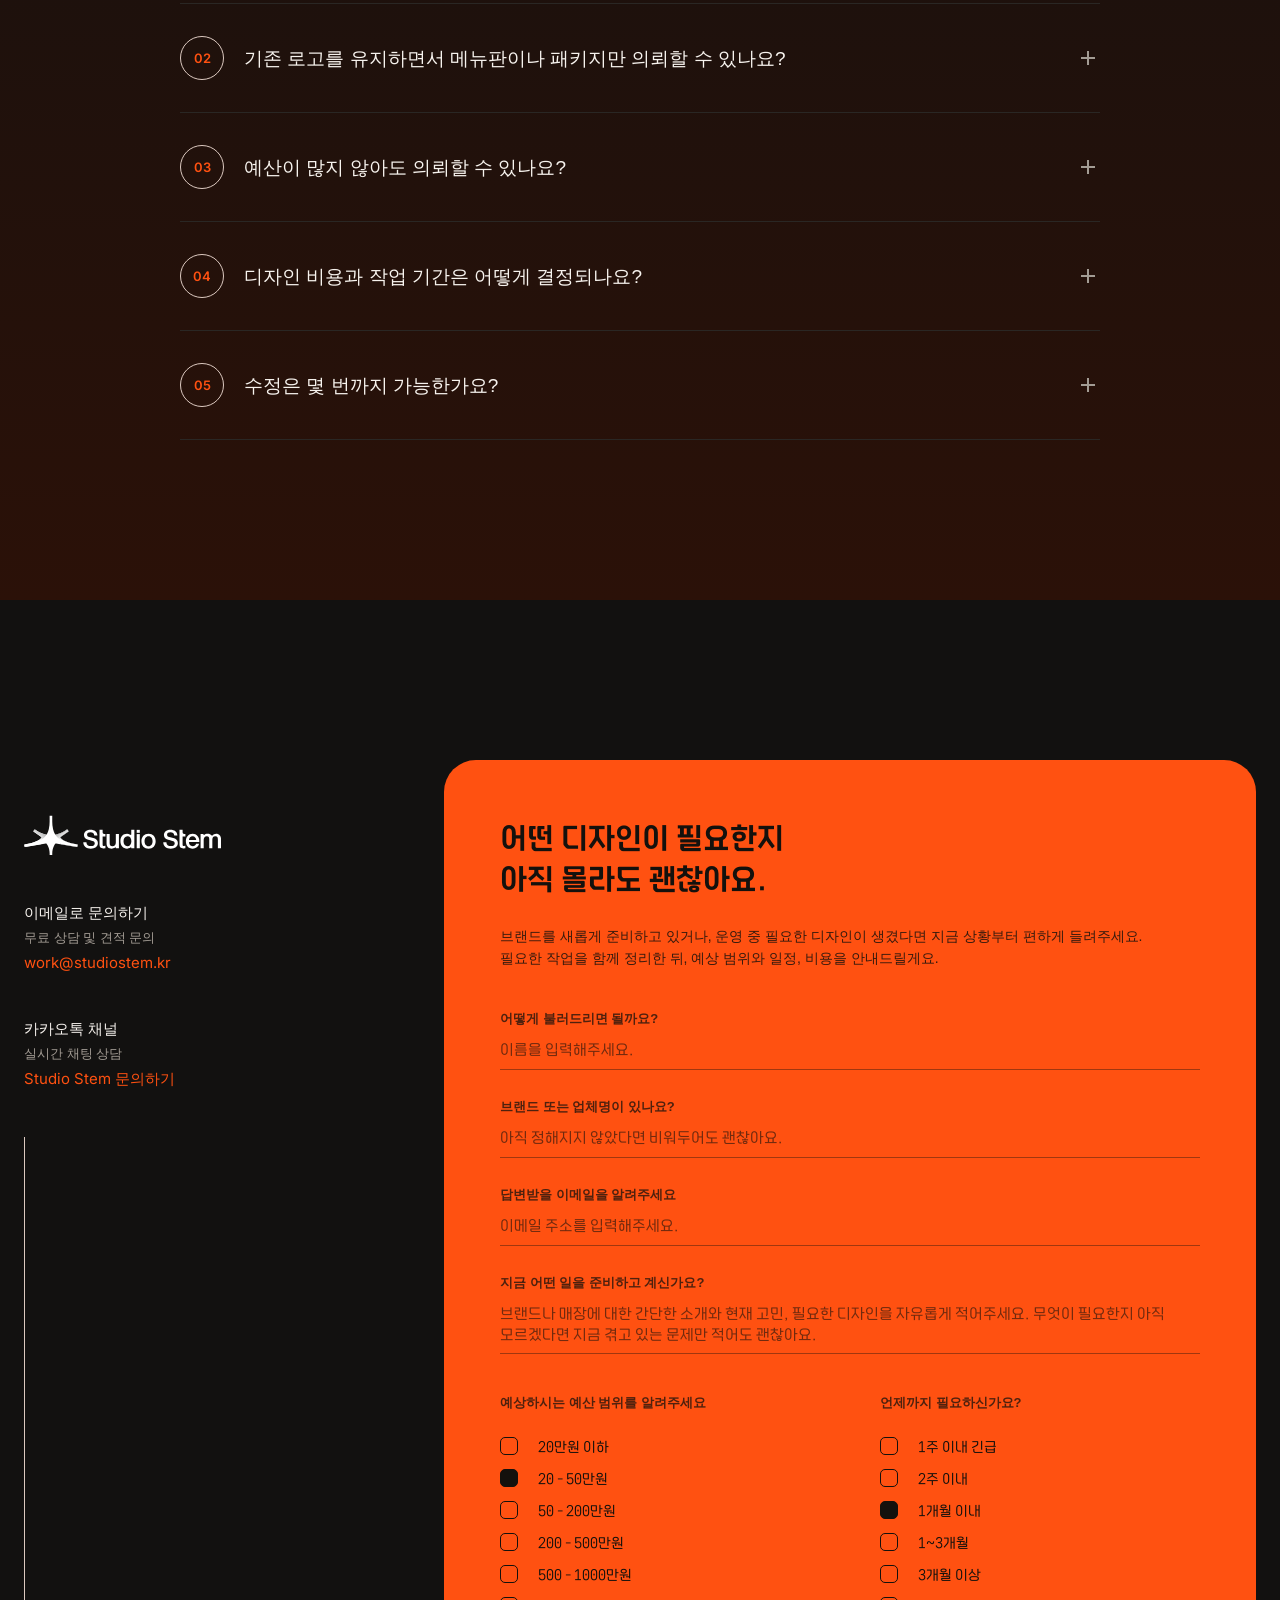
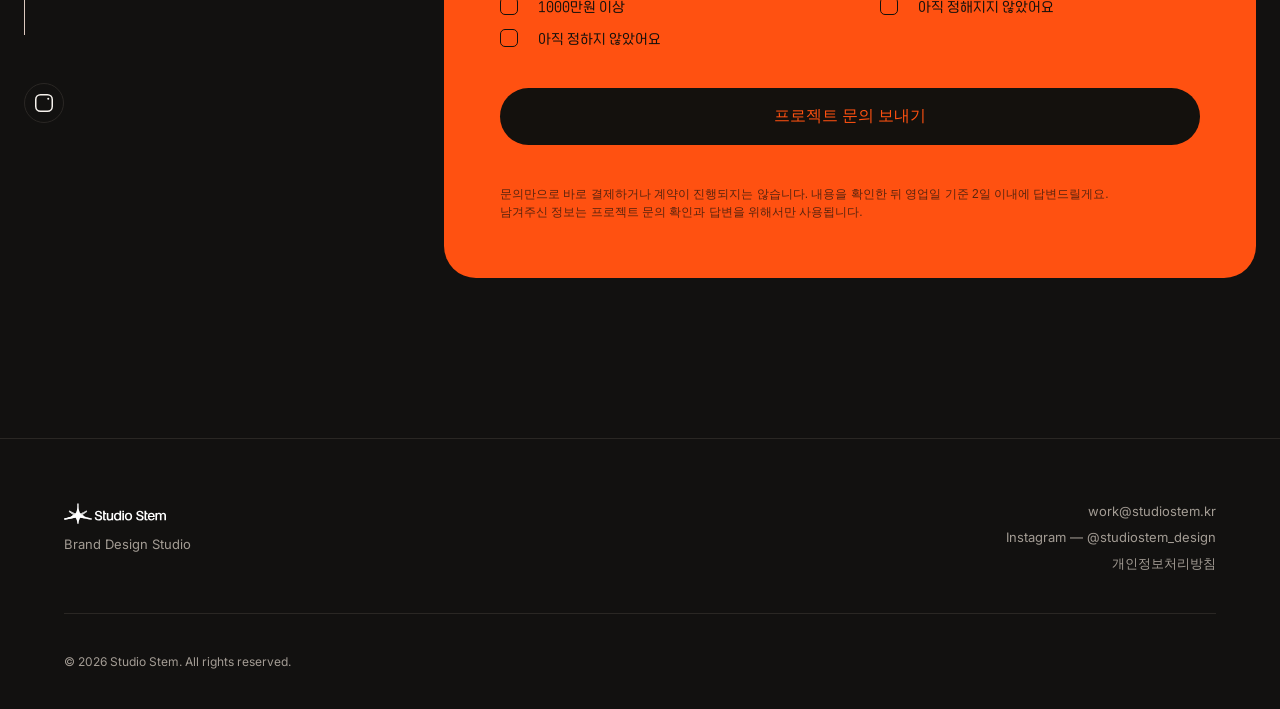
==== commit 1af8ad94: "Add Supabase-backed portfolio CMS: detail pages + admin dashboard - work.html now fetches published " ====
--- a/index.html
+++ b/index.html
@@ -35,10 +35,10 @@
 }
 </script>
 
-<link rel="stylesheet" href="css/tokens.css?v=42" />
-<link rel="stylesheet" href="css/base.css?v=42" />
-<link rel="stylesheet" href="css/components.css?v=42" />
-<link rel="stylesheet" href="css/sections.css?v=42" />
+<link rel="stylesheet" href="css/tokens.css?v=43" />
+<link rel="stylesheet" href="css/base.css?v=43" />
+<link rel="stylesheet" href="css/components.css?v=43" />
+<link rel="stylesheet" href="css/sections.css?v=43" />
 
 <!-- Google Analytics 4 (Measurement ID: G-VQX98XLZDG) -->
 <script async src="https://www.googletagmanager.com/gtag/js?id=G-VQX98XLZDG"></script>
@@ -345,7 +345,7 @@
 
       <div class="work__grid">
         <div class="work__row">
-          <a href="/work.html#black-bowl" class="project-card" style="flex-basis: 57%;">
+          <a href="/work-post.html?slug=black-bowl" class="project-card" style="flex-basis: 57%;">
             <div class="project-card__media">
               <img src="assets/work/black-bowl.png" alt="BLACK BOWL 브랜드 실제 적용 이미지" loading="lazy" />
               <span class="project-card__badge">BRAND START</span>
@@ -370,7 +370,7 @@
             </div>
           </a>
 
-          <a href="/work.html#brut" class="project-card" style="flex-basis: 40%;">
+          <a href="/work-post.html?slug=brut" class="project-card" style="flex-basis: 40%;">
             <div class="project-card__media">
               <img src="assets/work/brut.png" alt="BRUT 브랜드 실제 적용 이미지" loading="lazy" />
               <span class="project-card__badge">DESIGN PLUS</span>
@@ -397,7 +397,7 @@
         </div>
 
         <div class="work__row">
-          <a href="/work.html#juheung" class="project-card project-card--wide">
+          <a href="/work-post.html?slug=juheung" class="project-card project-card--wide">
             <div class="project-card__media">
               <img src="assets/work/juheung.png" alt="주흥 브랜드 실제 적용 이미지" loading="lazy" />
               <span class="project-card__badge">OPENING KIT</span>
@@ -730,6 +730,6 @@
   <p class="footer__copyright">© 2026 Studio Stem. All rights reserved.</p>
 </footer>
 
-<script src="js/main.js?v=42"></script>
+<script src="js/main.js?v=43"></script>
 </body>
 </html>
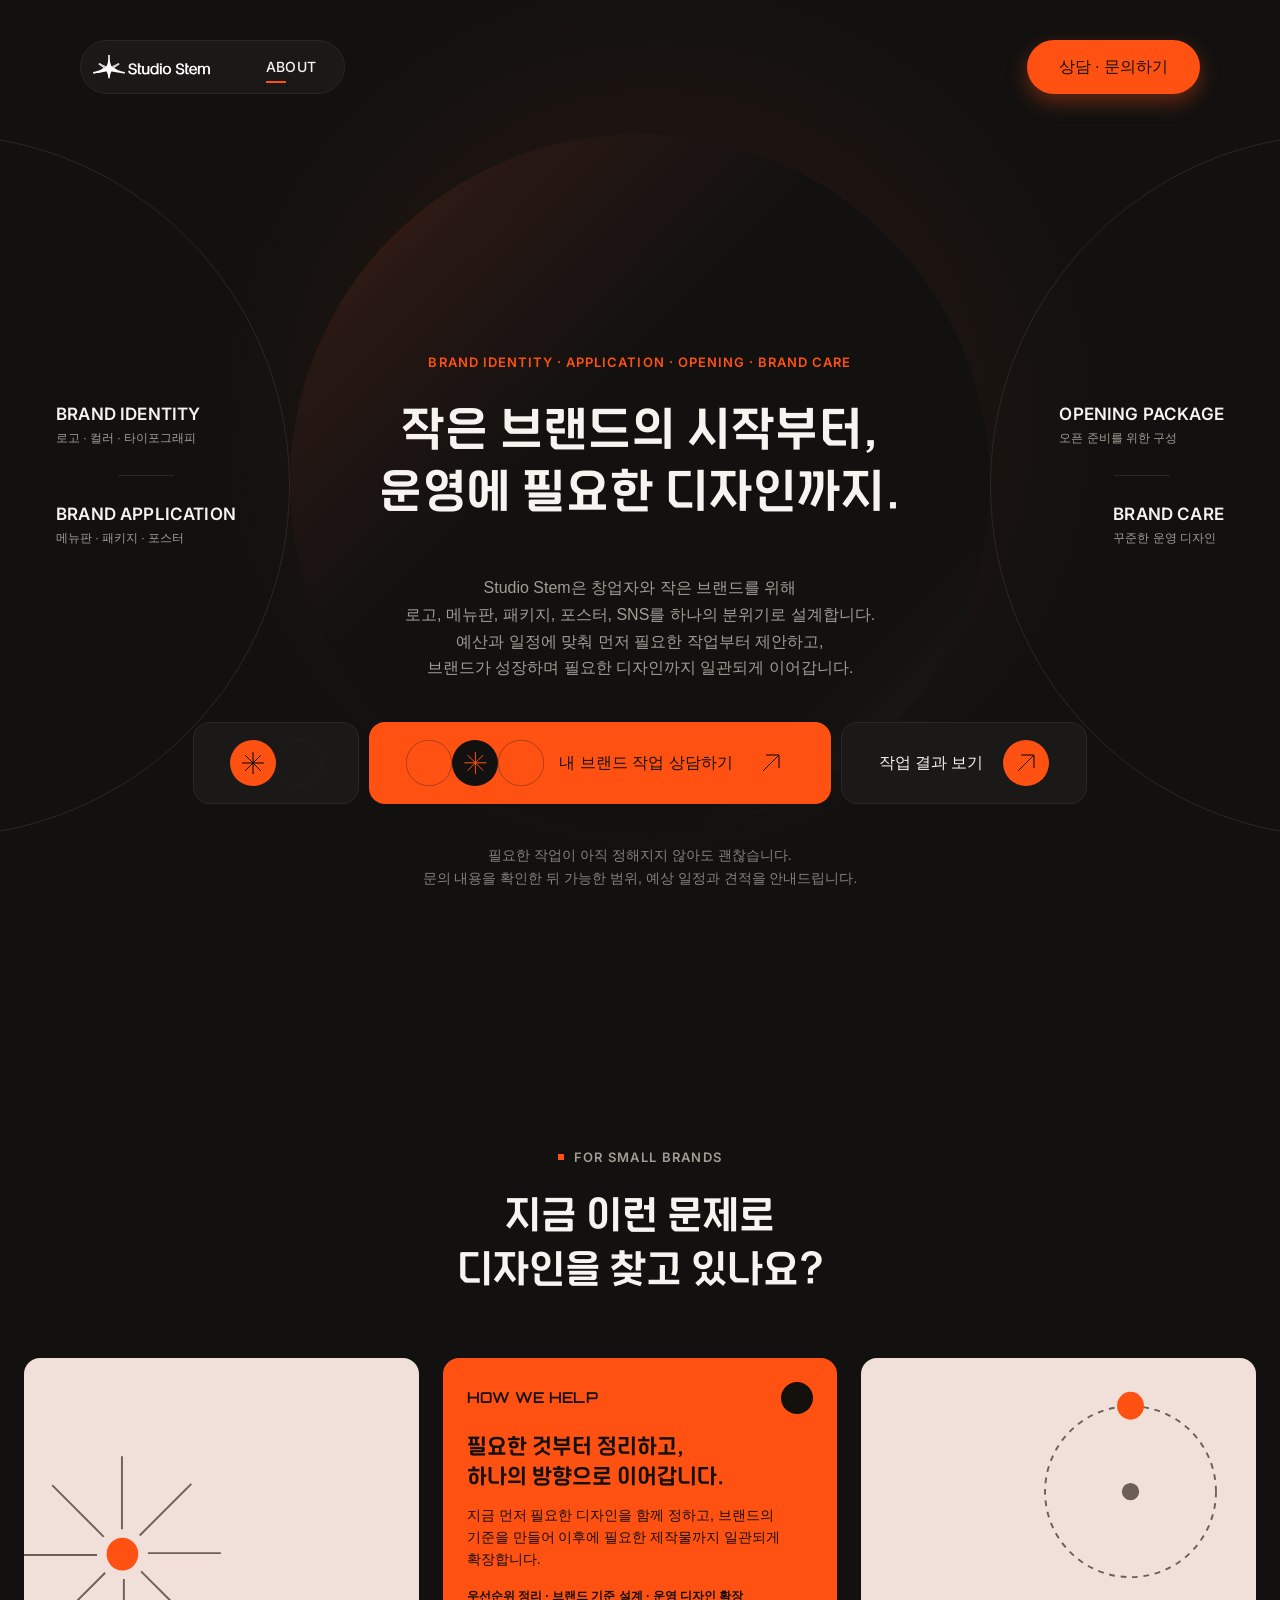
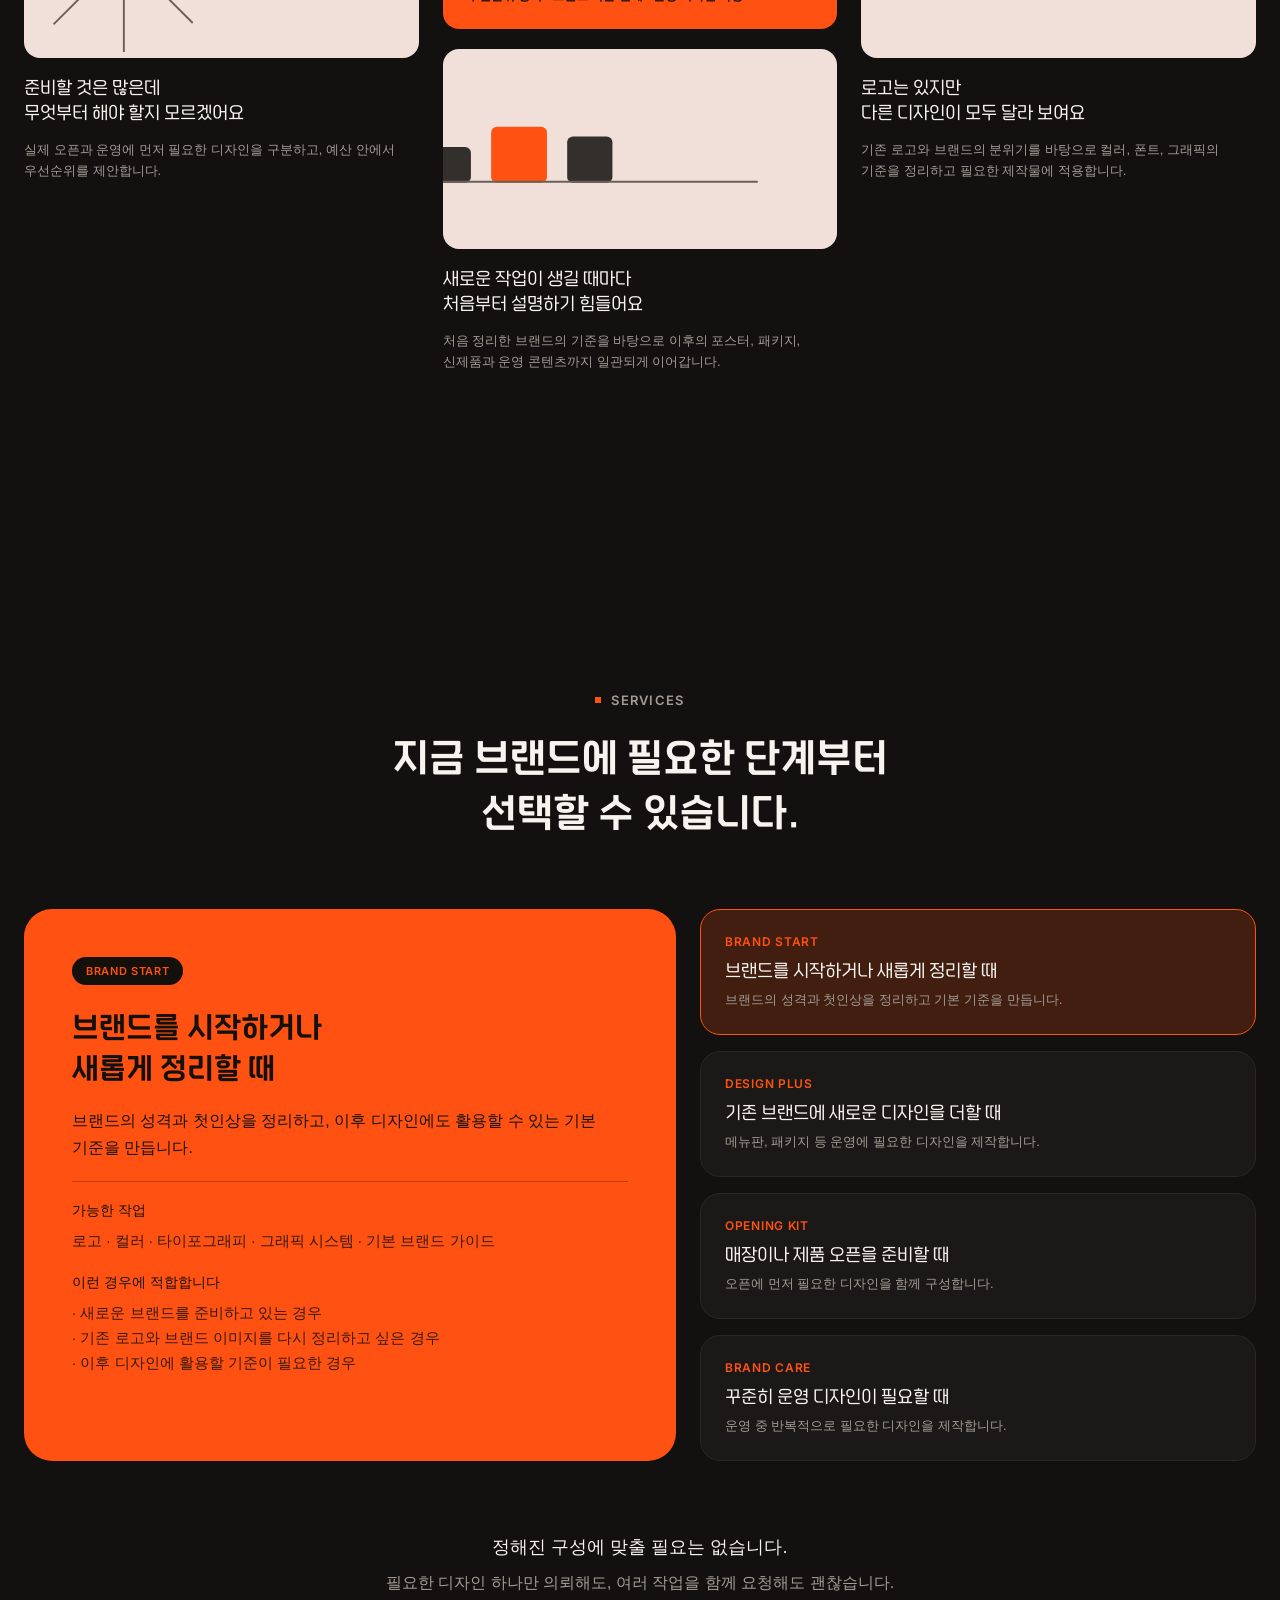
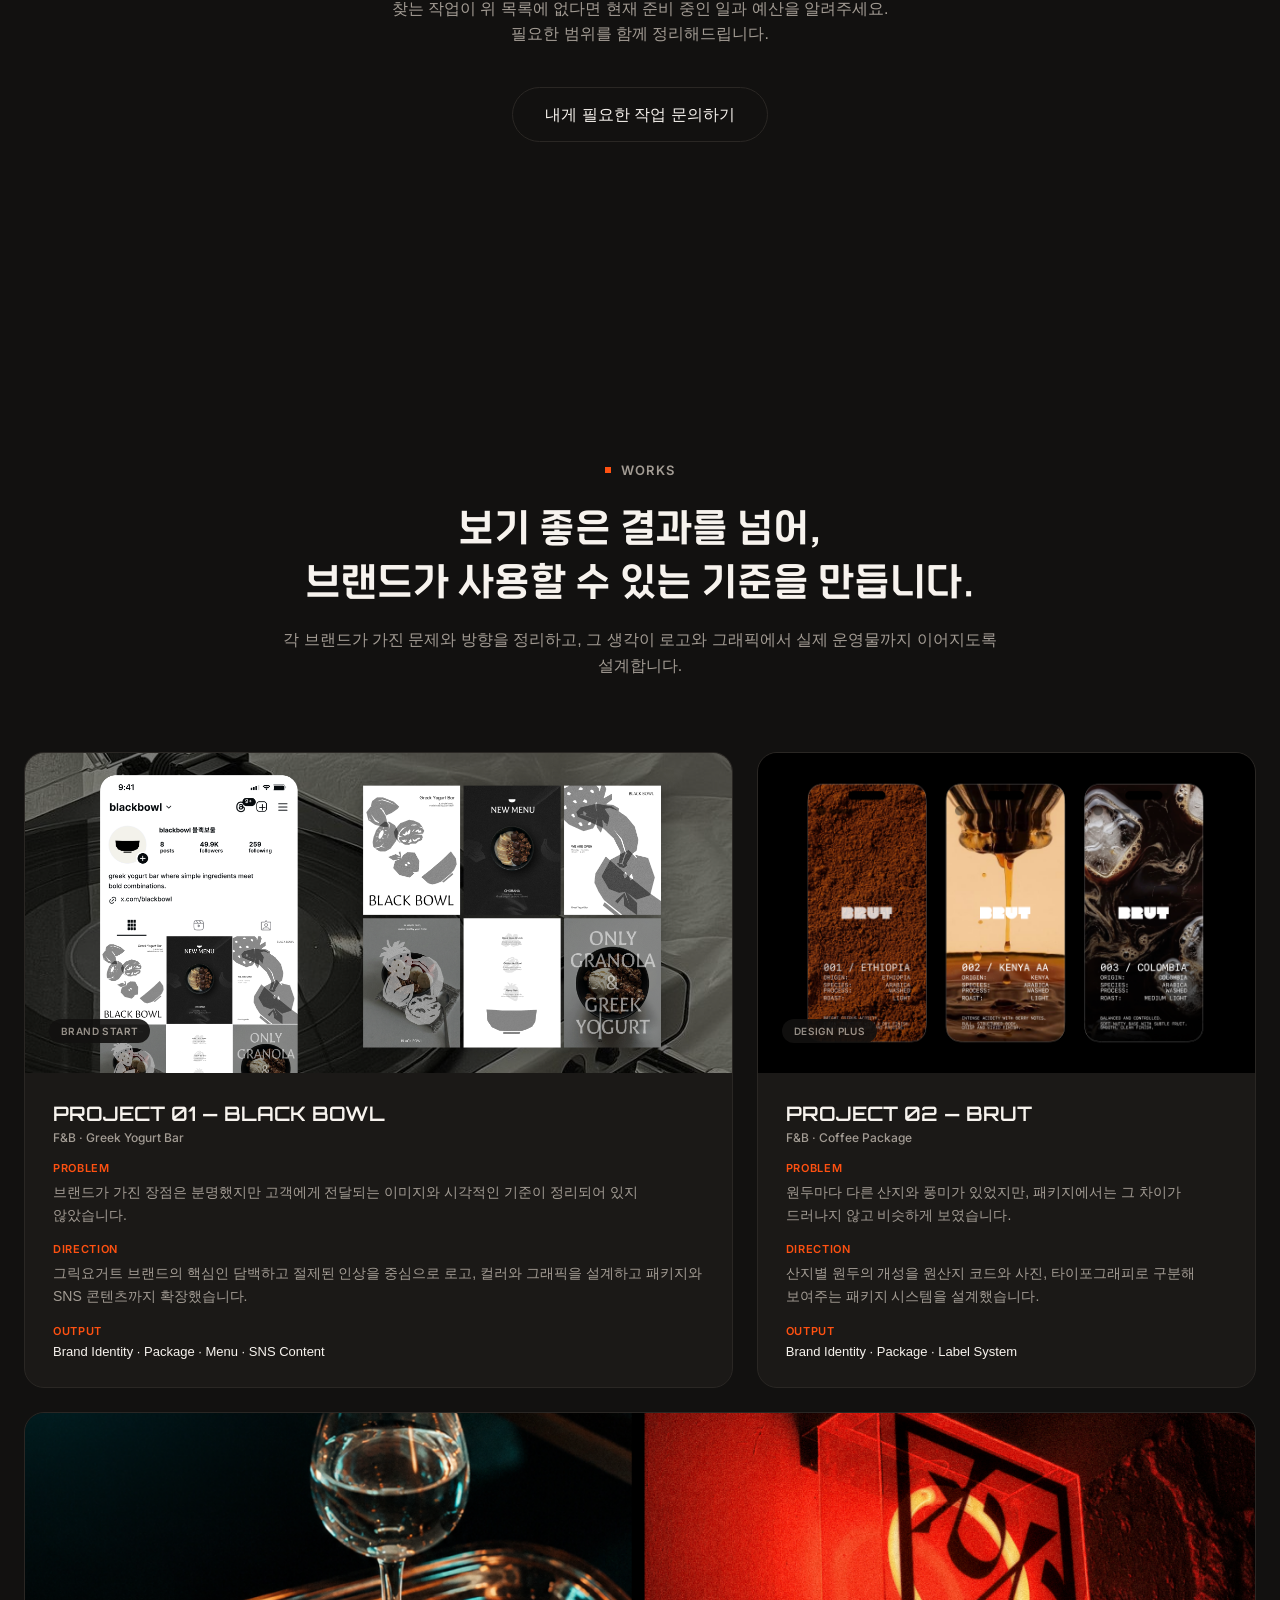
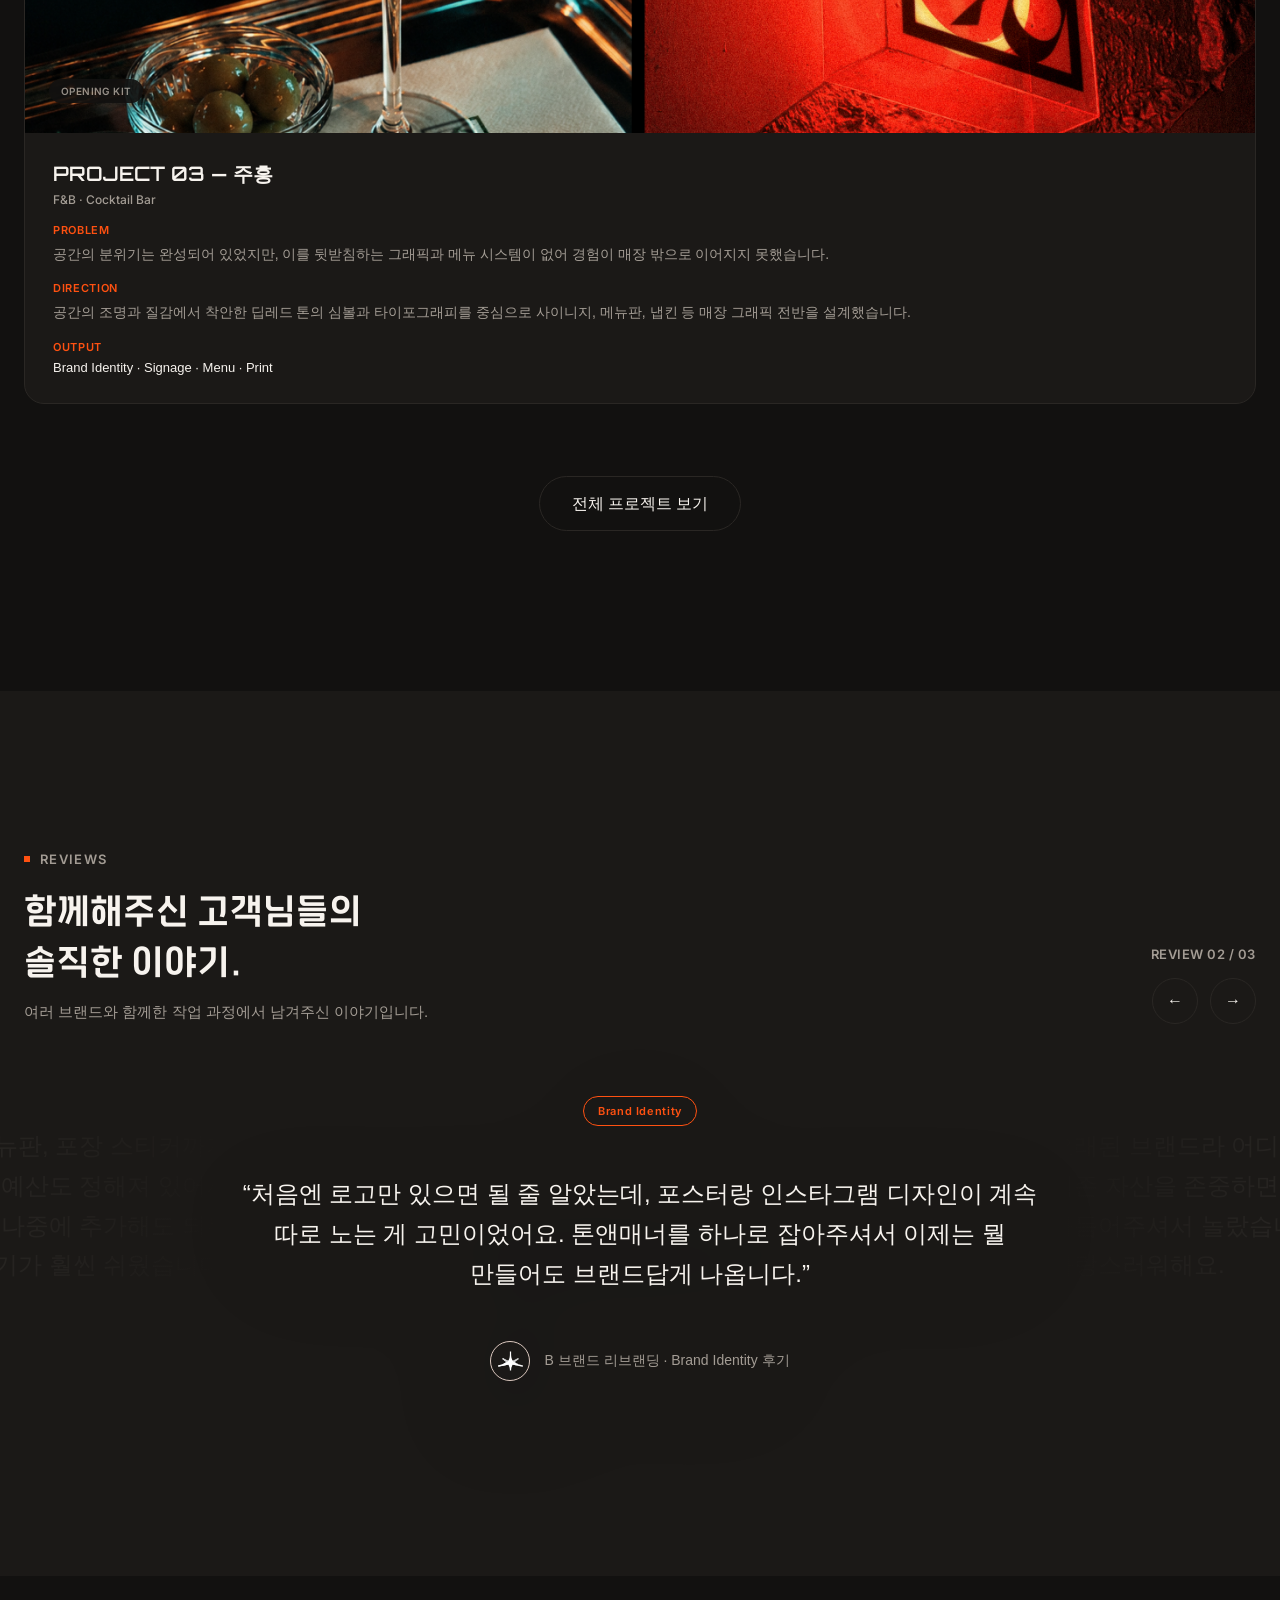
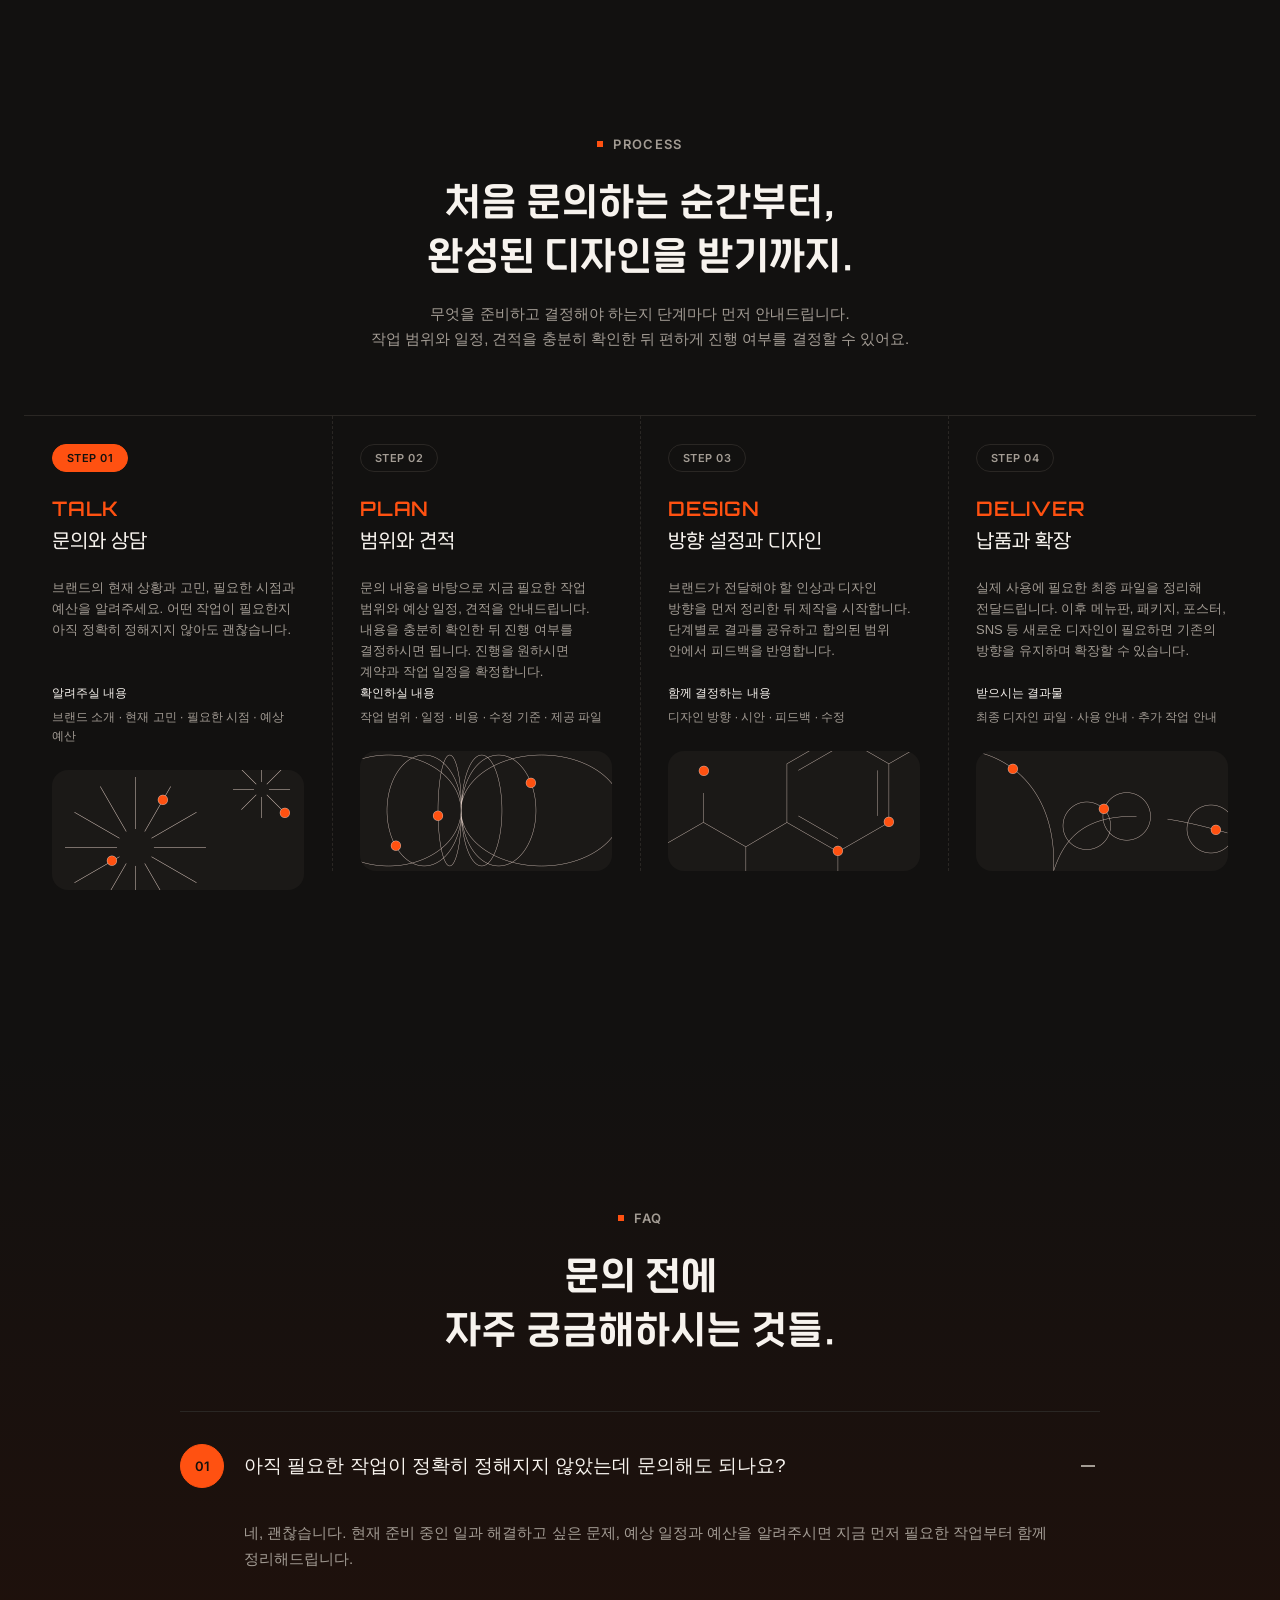
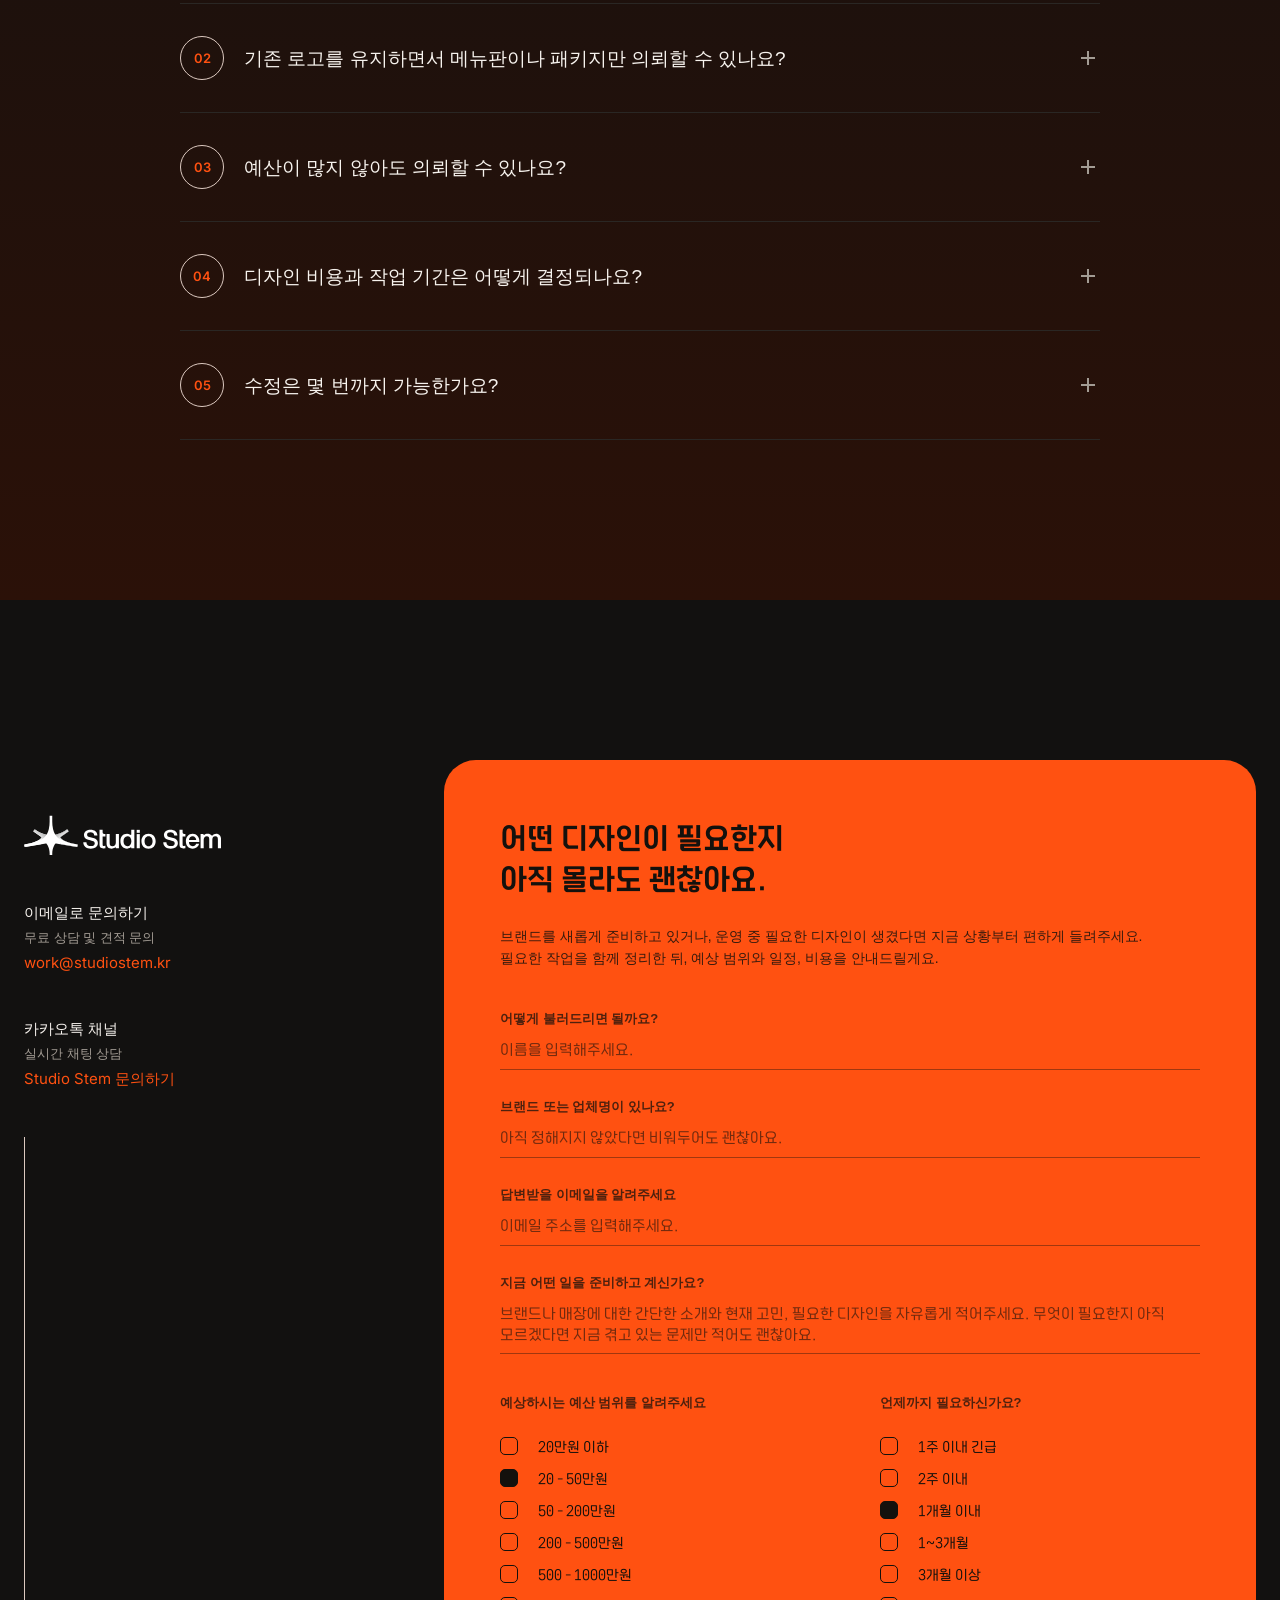
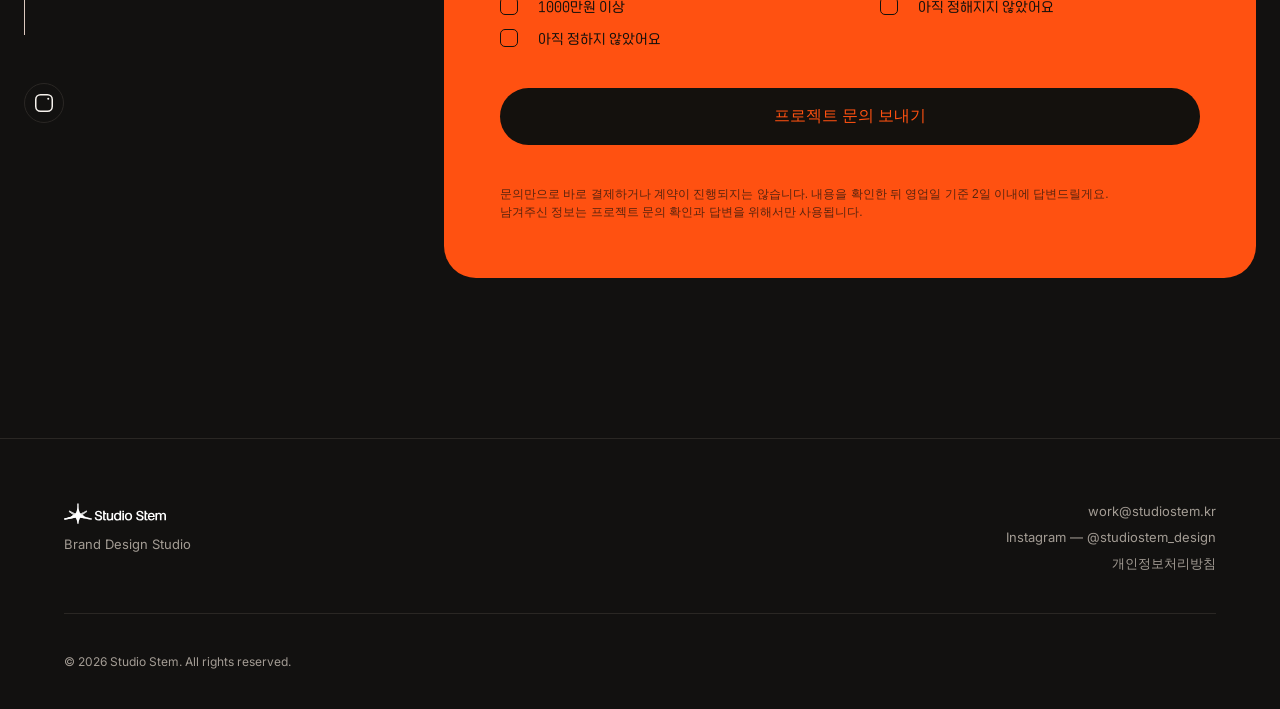
==== commit 591f6094: "Temporarily hide WORK page from navigation and search indexing - Comment out WORK nav links (desktop" ====
--- a/index.html
+++ b/index.html
@@ -35,10 +35,10 @@
 }
 </script>
 
-<link rel="stylesheet" href="css/tokens.css?v=43" />
-<link rel="stylesheet" href="css/base.css?v=43" />
-<link rel="stylesheet" href="css/components.css?v=43" />
-<link rel="stylesheet" href="css/sections.css?v=43" />
+<link rel="stylesheet" href="css/tokens.css?v=46" />
+<link rel="stylesheet" href="css/base.css?v=46" />
+<link rel="stylesheet" href="css/components.css?v=46" />
+<link rel="stylesheet" href="css/sections.css?v=46" />
 
 <!-- Google Analytics 4 (Measurement ID: G-VQX98XLZDG) -->
 <script async src="https://www.googletagmanager.com/gtag/js?id=G-VQX98XLZDG"></script>
@@ -75,10 +75,12 @@
           <span class="nav__item-label">ABOUT</span>
           <span class="nav__item-underline" aria-hidden="true"></span>
         </a>
+        <!-- WORK tab temporarily hidden — restore by uncommenting (see CLAUDE.md)
         <a href="/work.html" class="nav__item">
           <span class="nav__item-spacer" aria-hidden="true"></span>
           <span class="nav__item-label">WORK</span>
         </a>
+        -->
       </nav>
     </div>
 
@@ -102,7 +104,9 @@
   </div>
   <nav class="nav-menu__items" aria-label="모바일 메뉴">
     <a href="#top" class="nav-menu__item nav-menu__item--active">ABOUT</a>
+    <!-- WORK tab temporarily hidden — restore by uncommenting (see CLAUDE.md)
     <a href="/work.html" class="nav-menu__item">WORK</a>
+    -->
   </nav>
   <a href="#contact" class="btn btn--primary nav-menu__cta">내 브랜드 작업 상담하기</a>
 </div>
@@ -730,6 +734,6 @@
   <p class="footer__copyright">© 2026 Studio Stem. All rights reserved.</p>
 </footer>
 
-<script src="js/main.js?v=43"></script>
+<script src="js/main.js?v=46"></script>
 </body>
 </html>
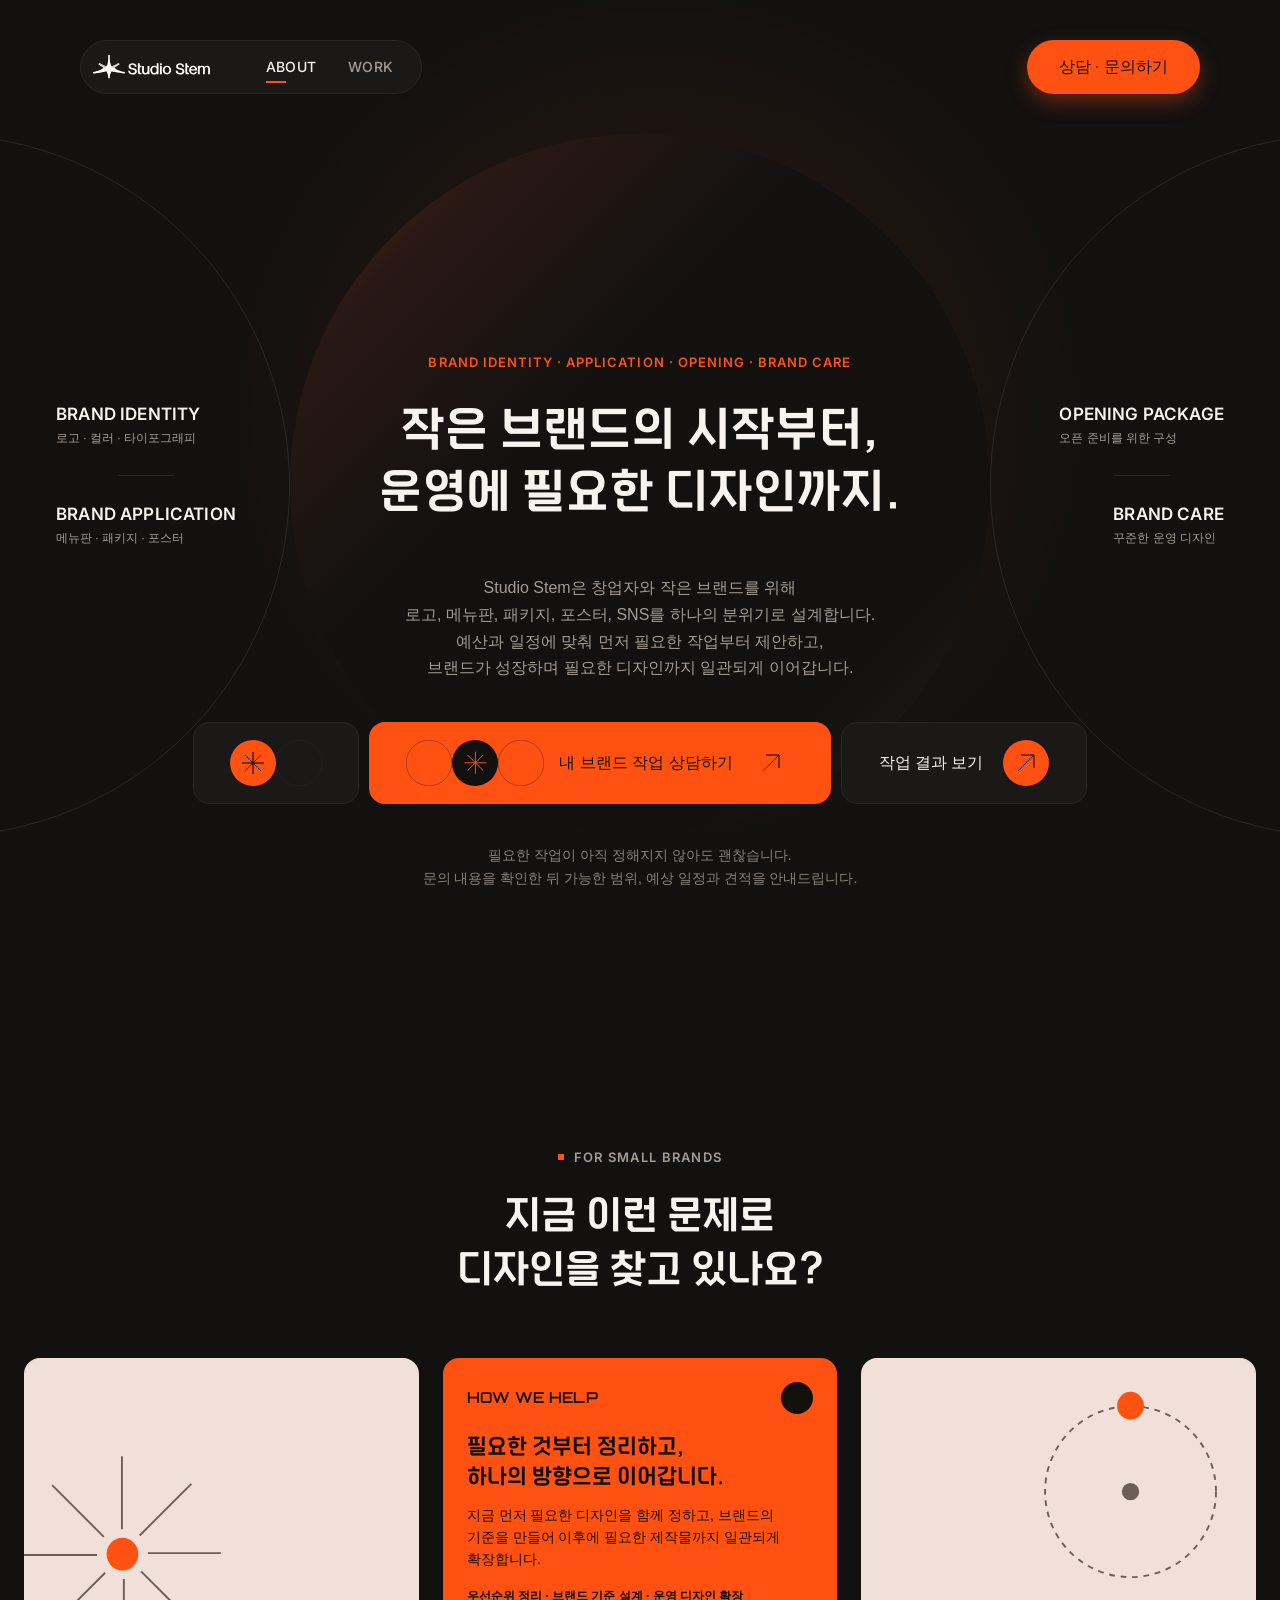
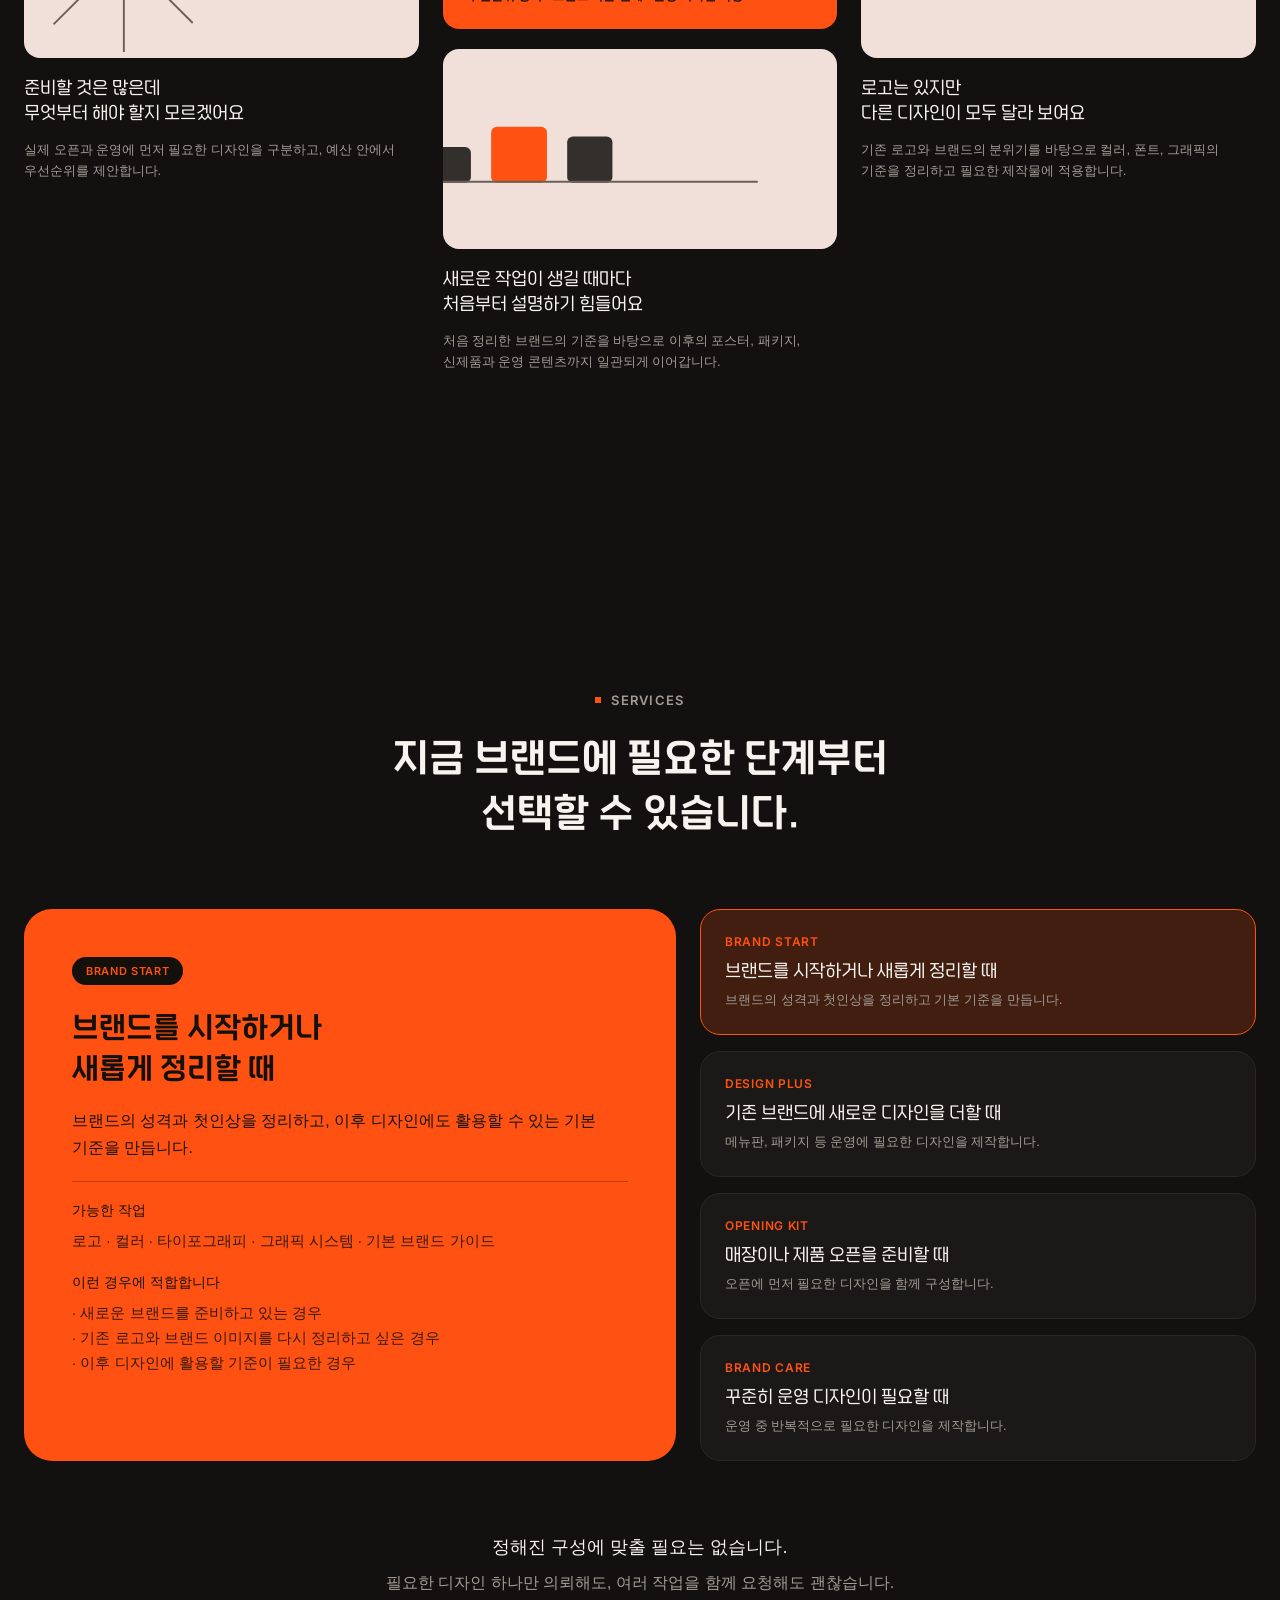
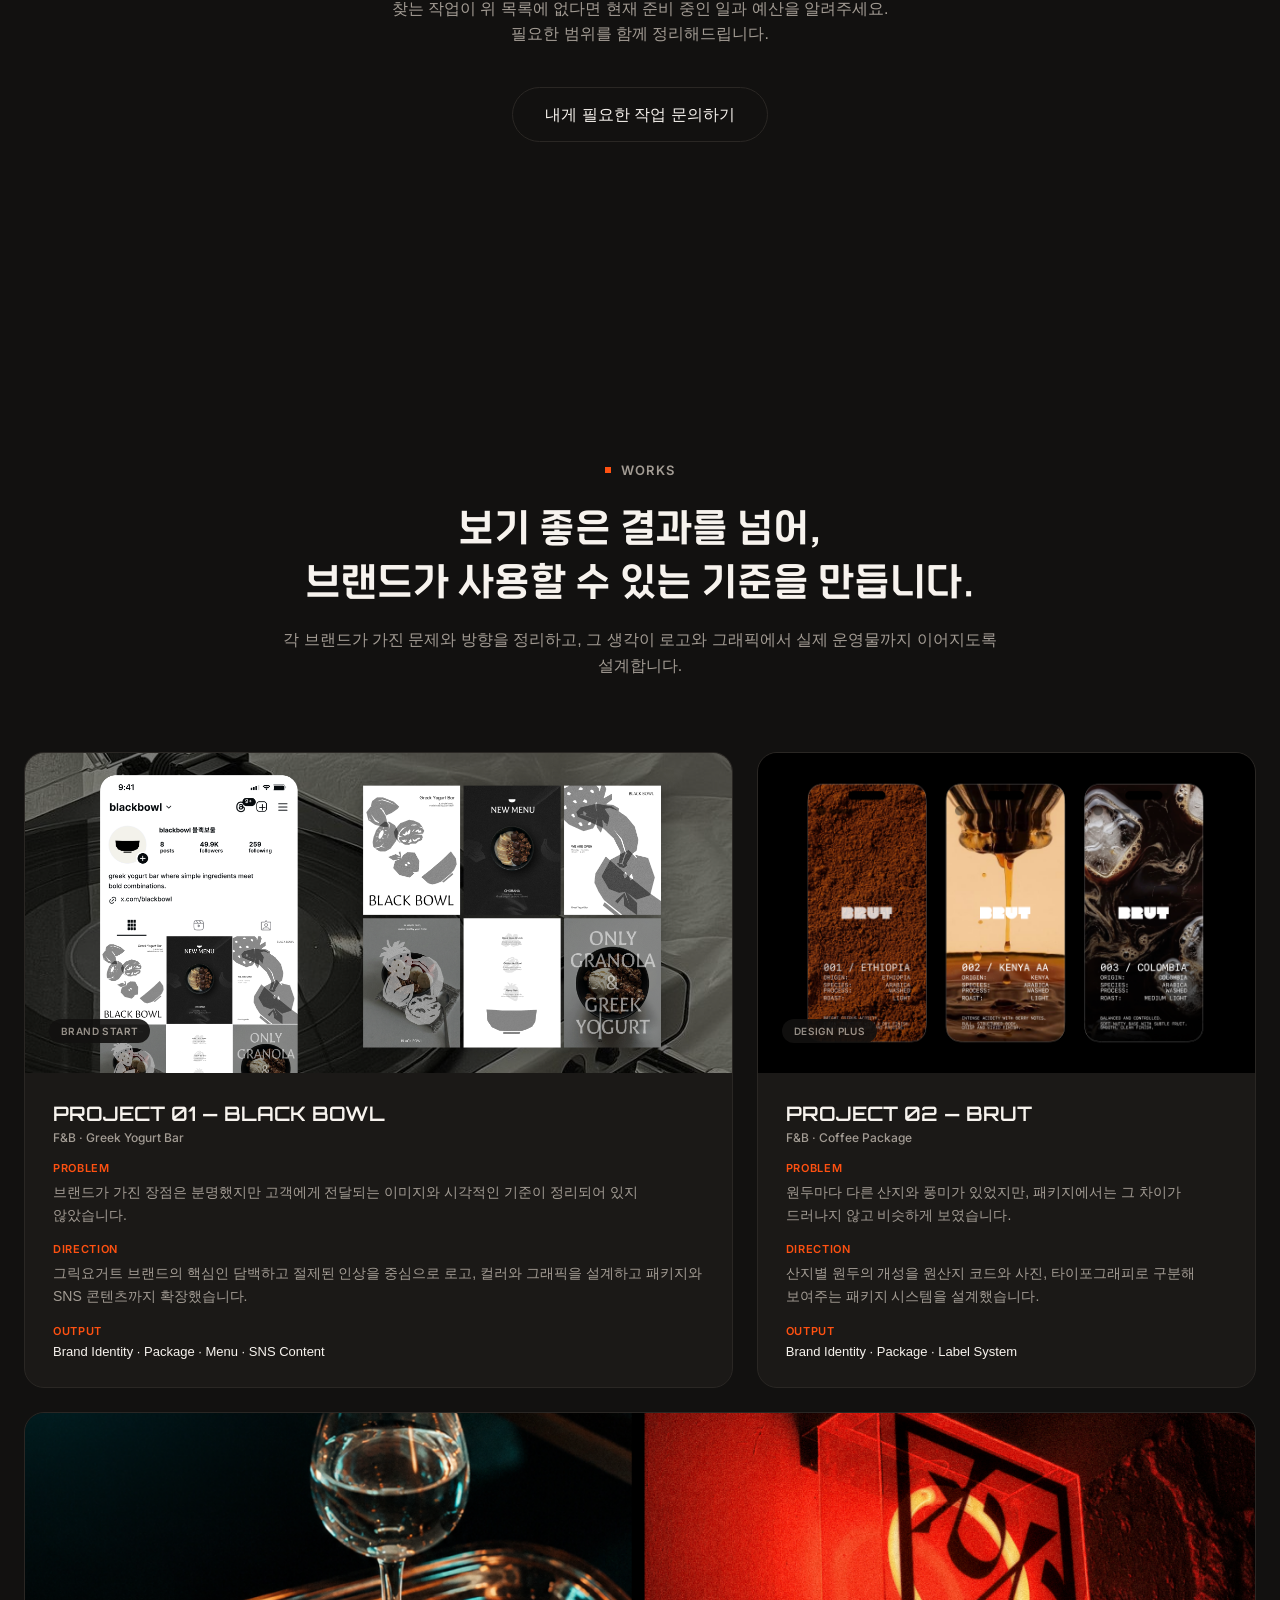
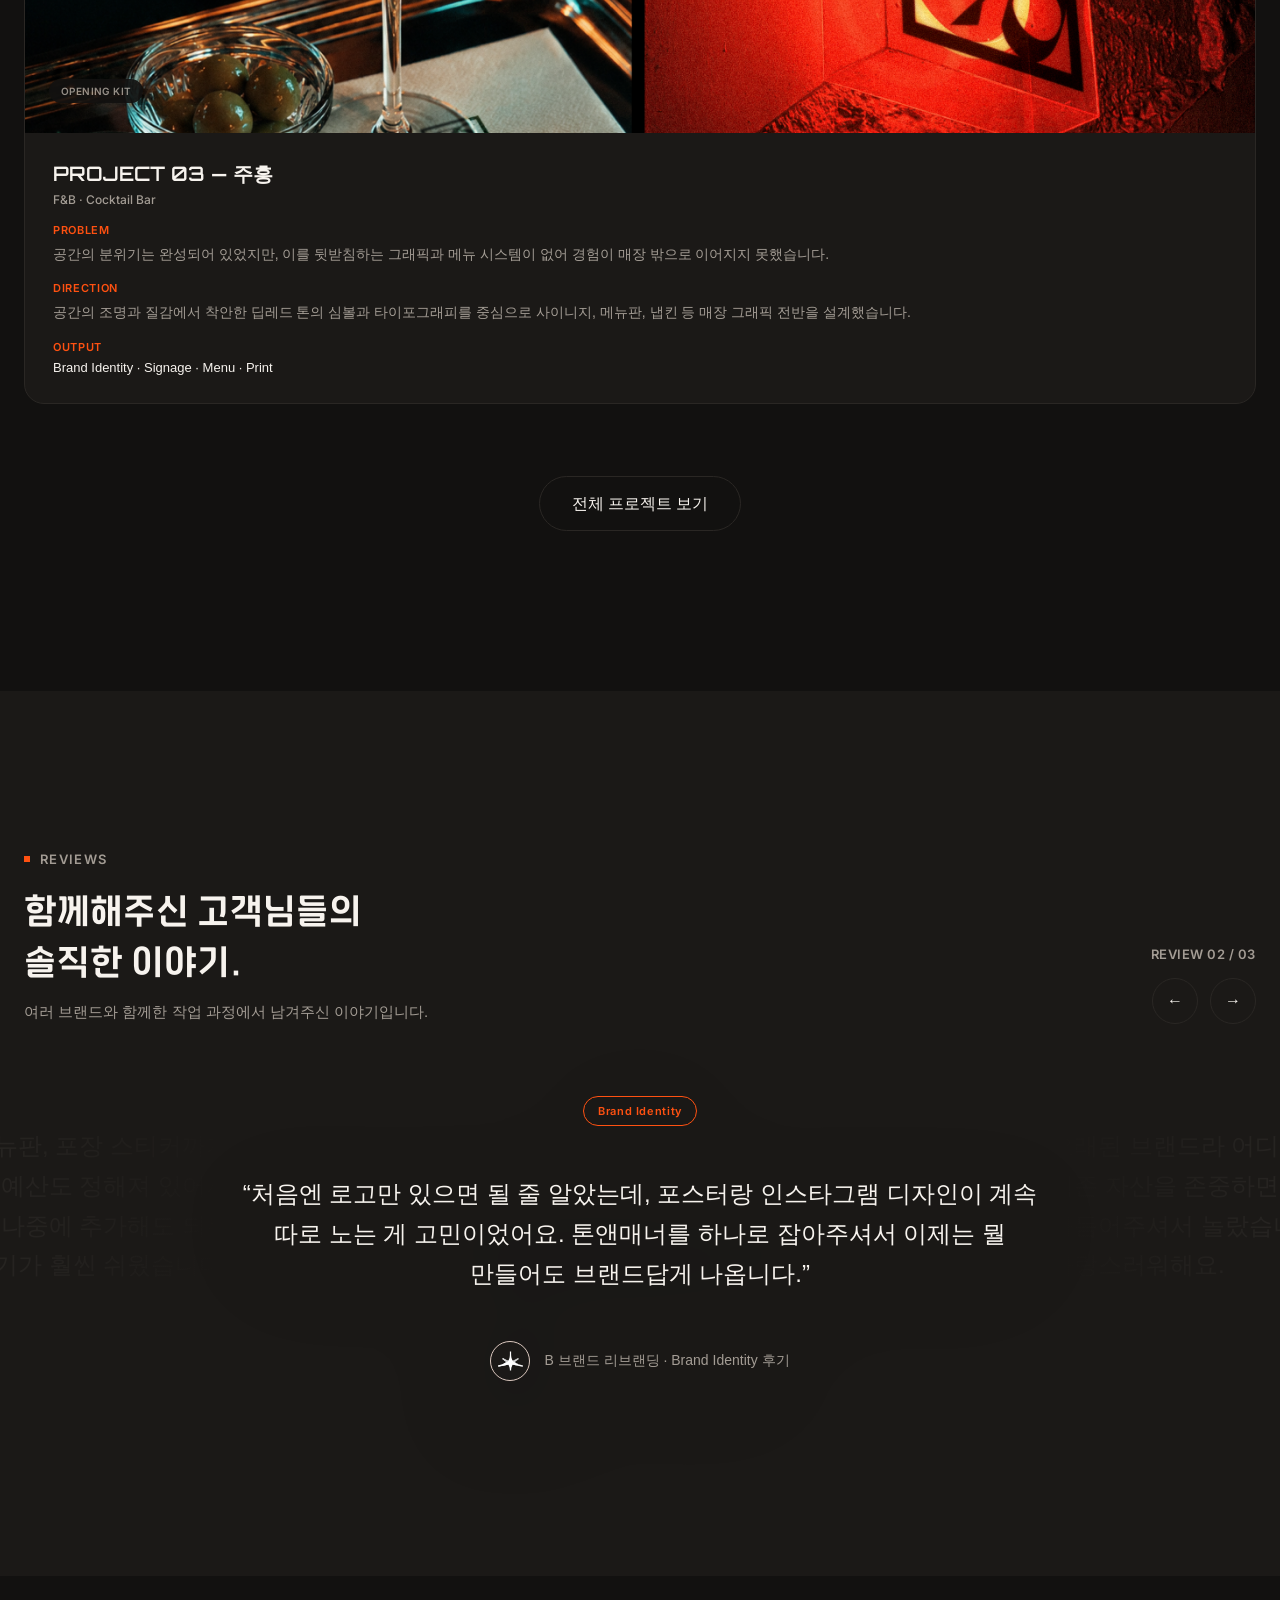
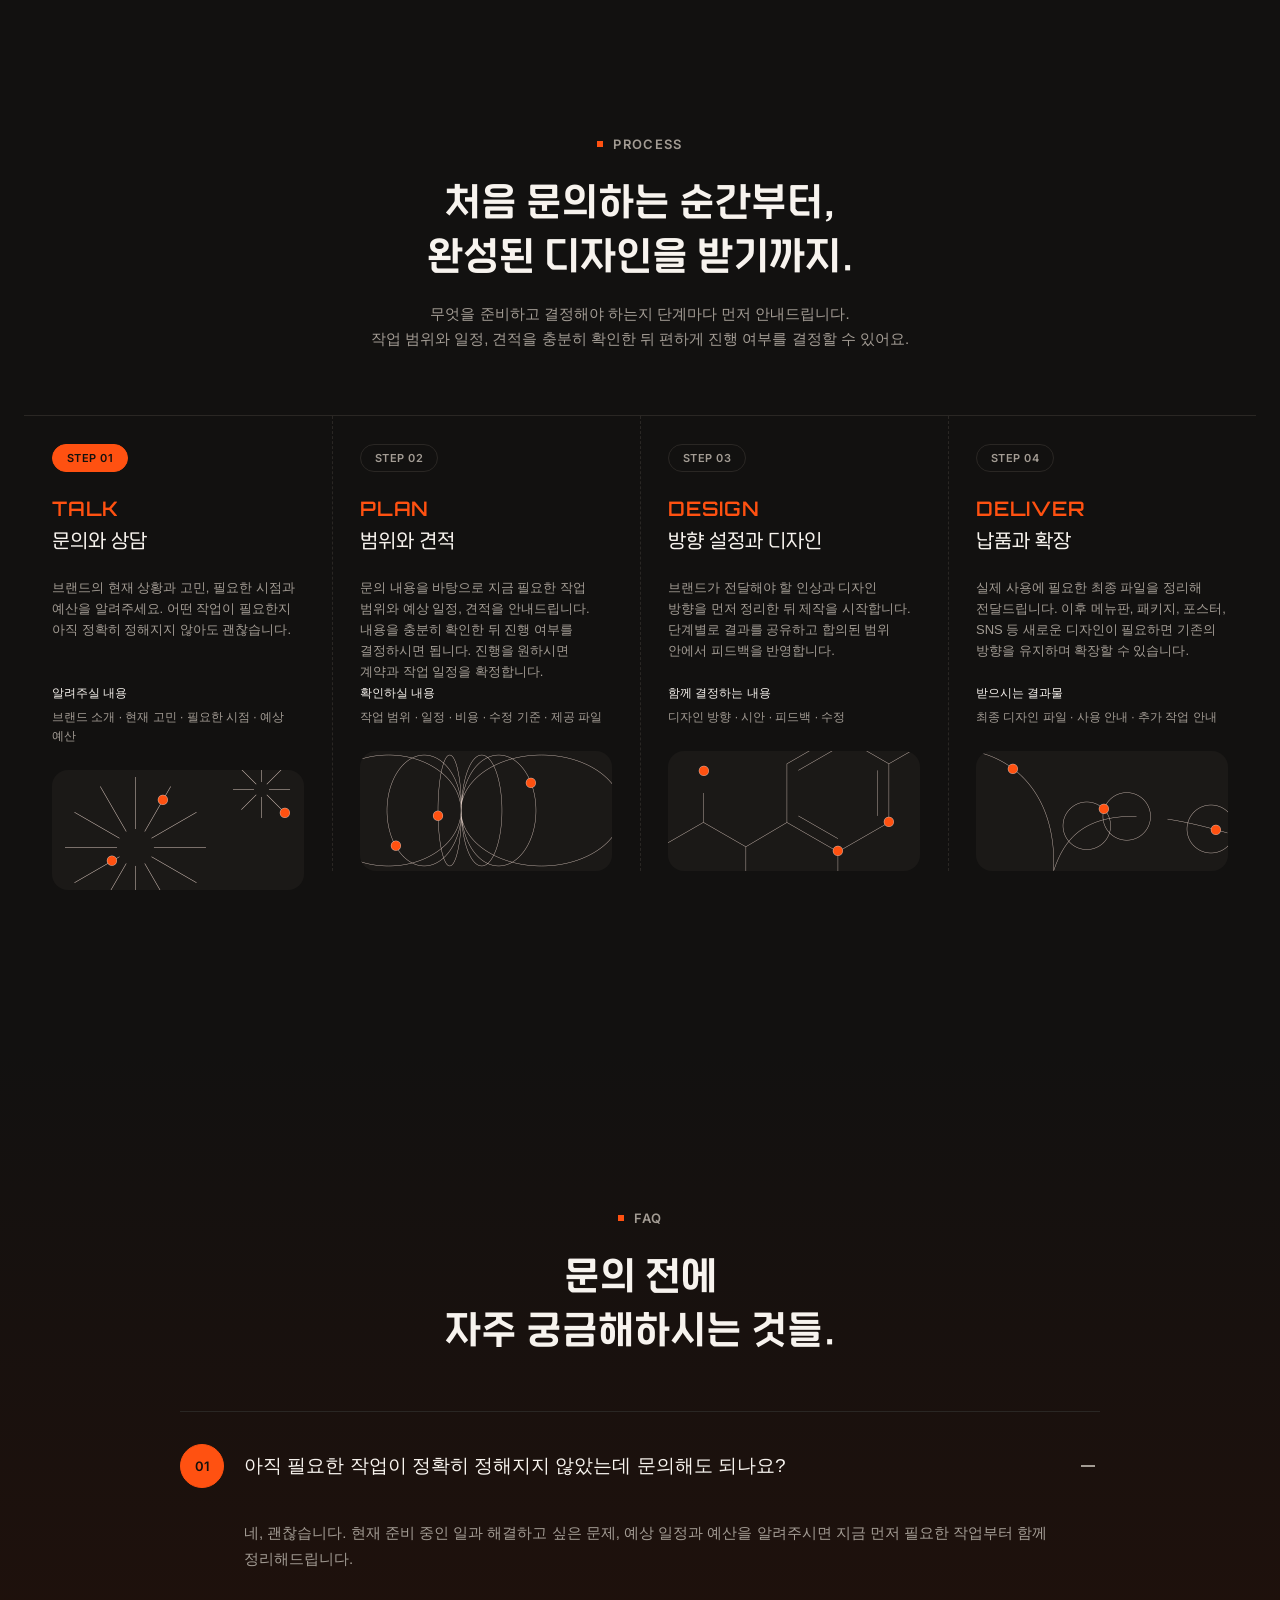
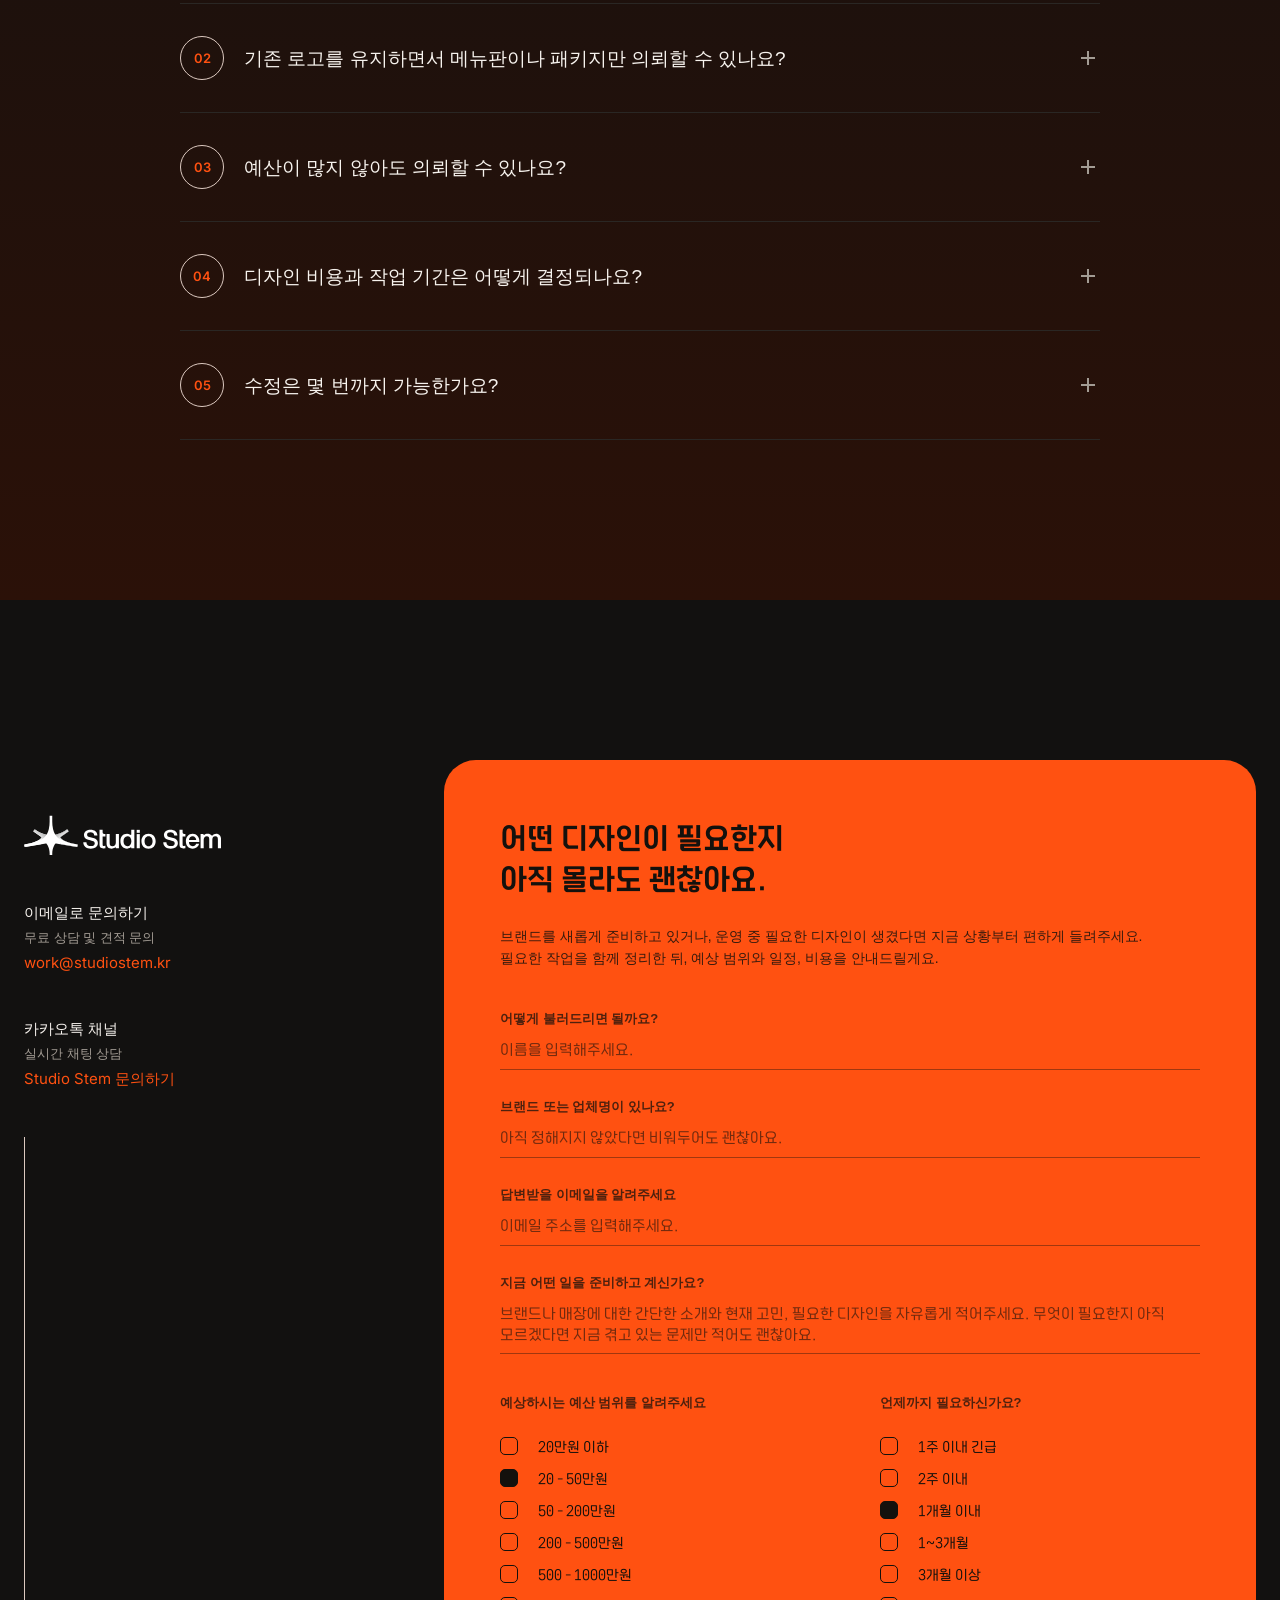
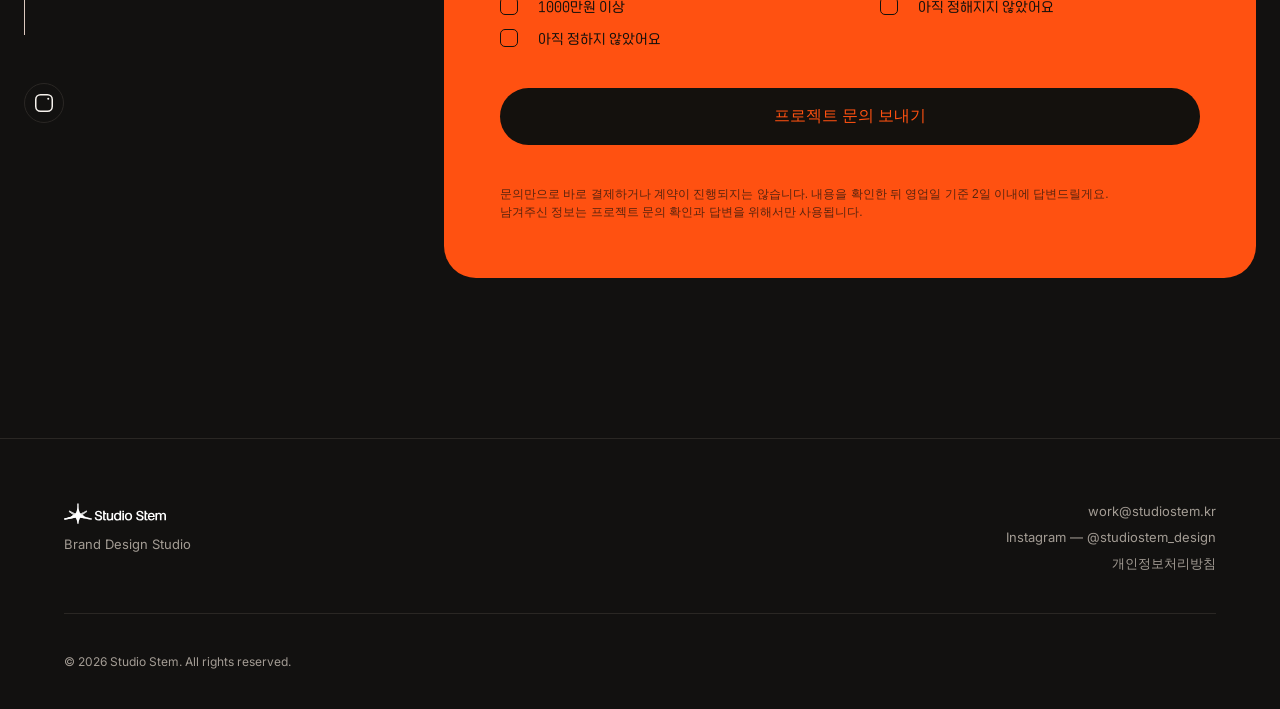
==== commit 41633c4c: "Restore WORK nav visibility and re-enable indexing Hide-then-show requested in quick succession — re" ====
--- a/index.html
+++ b/index.html
@@ -35,10 +35,10 @@
 }
 </script>
 
-<link rel="stylesheet" href="css/tokens.css?v=46" />
-<link rel="stylesheet" href="css/base.css?v=46" />
-<link rel="stylesheet" href="css/components.css?v=46" />
-<link rel="stylesheet" href="css/sections.css?v=46" />
+<link rel="stylesheet" href="css/tokens.css?v=47" />
+<link rel="stylesheet" href="css/base.css?v=47" />
+<link rel="stylesheet" href="css/components.css?v=47" />
+<link rel="stylesheet" href="css/sections.css?v=47" />
 
 <!-- Google Analytics 4 (Measurement ID: G-VQX98XLZDG) -->
 <script async src="https://www.googletagmanager.com/gtag/js?id=G-VQX98XLZDG"></script>
@@ -75,12 +75,10 @@
           <span class="nav__item-label">ABOUT</span>
           <span class="nav__item-underline" aria-hidden="true"></span>
         </a>
-        <!-- WORK tab temporarily hidden — restore by uncommenting (see CLAUDE.md)
         <a href="/work.html" class="nav__item">
           <span class="nav__item-spacer" aria-hidden="true"></span>
           <span class="nav__item-label">WORK</span>
         </a>
-        -->
       </nav>
     </div>
 
@@ -104,9 +102,7 @@
   </div>
   <nav class="nav-menu__items" aria-label="모바일 메뉴">
     <a href="#top" class="nav-menu__item nav-menu__item--active">ABOUT</a>
-    <!-- WORK tab temporarily hidden — restore by uncommenting (see CLAUDE.md)
     <a href="/work.html" class="nav-menu__item">WORK</a>
-    -->
   </nav>
   <a href="#contact" class="btn btn--primary nav-menu__cta">내 브랜드 작업 상담하기</a>
 </div>
@@ -734,6 +730,6 @@
   <p class="footer__copyright">© 2026 Studio Stem. All rights reserved.</p>
 </footer>
 
-<script src="js/main.js?v=46"></script>
+<script src="js/main.js?v=47"></script>
 </body>
 </html>
